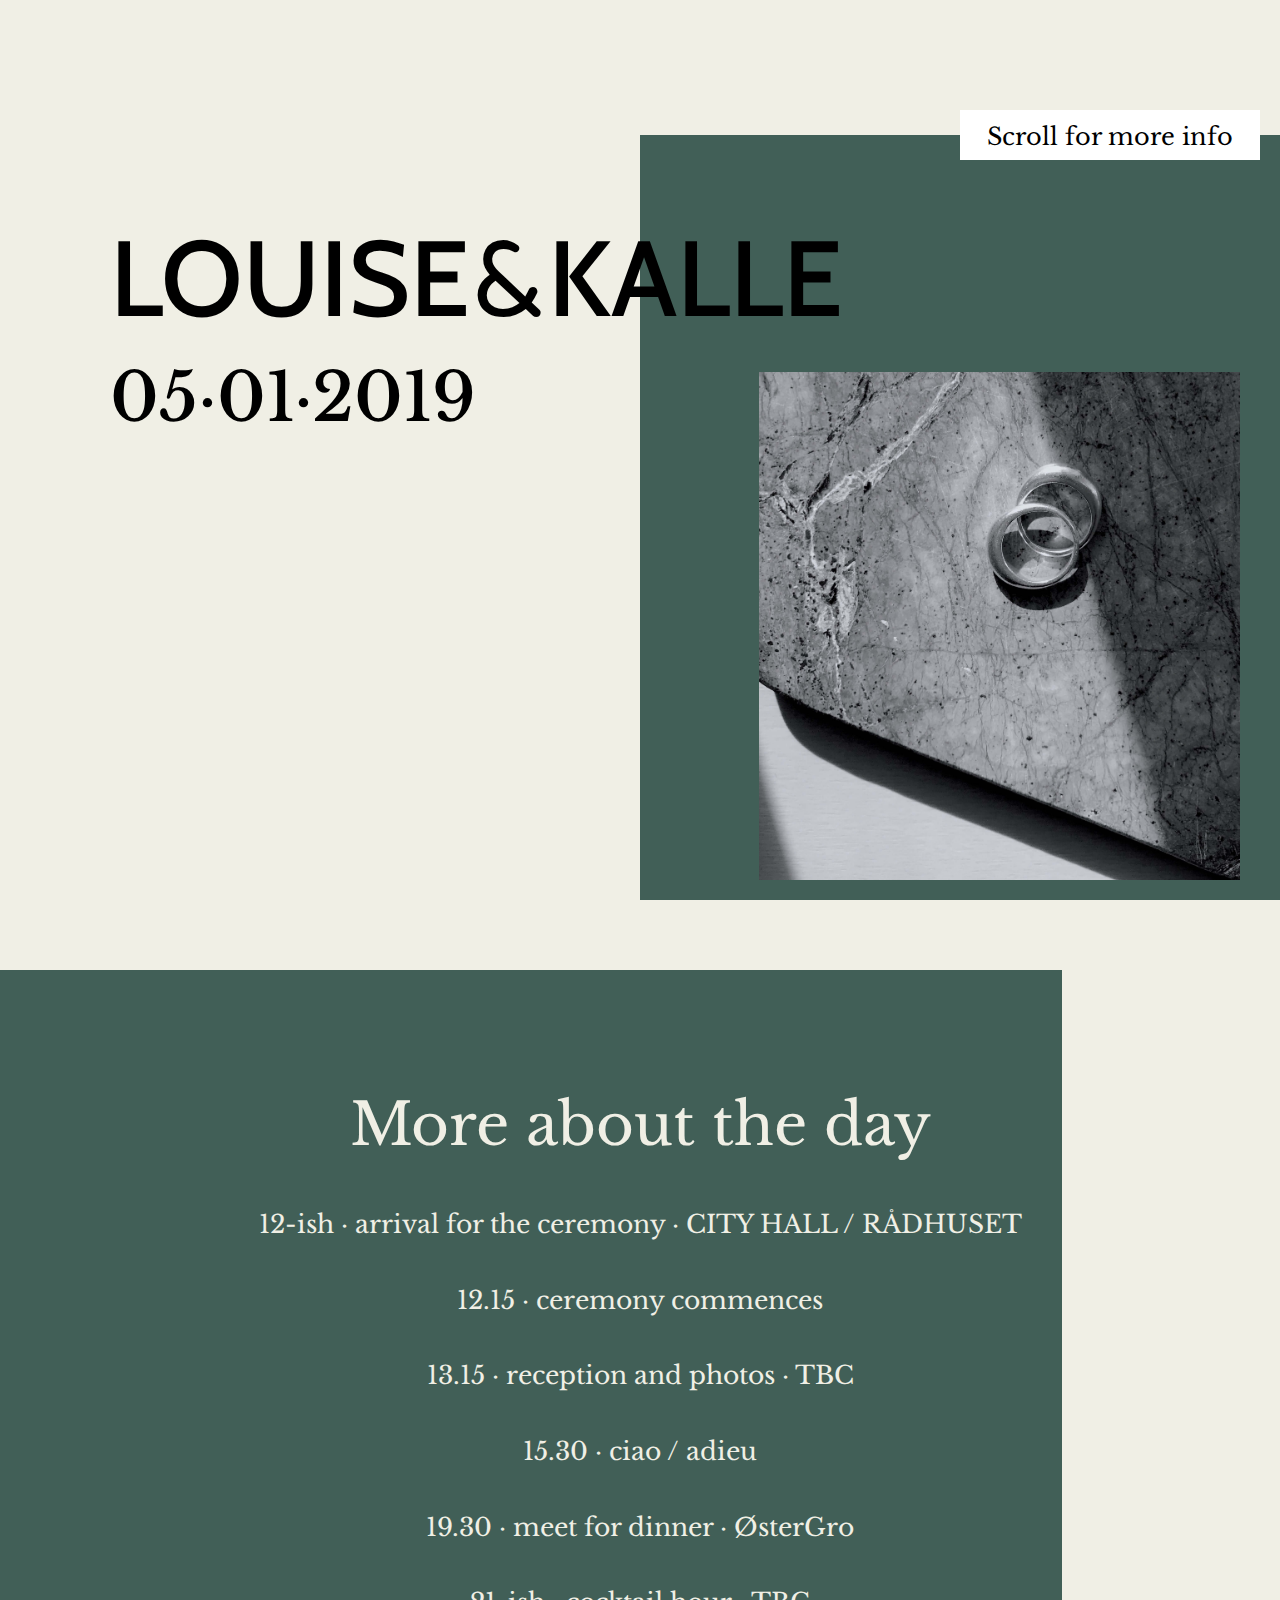
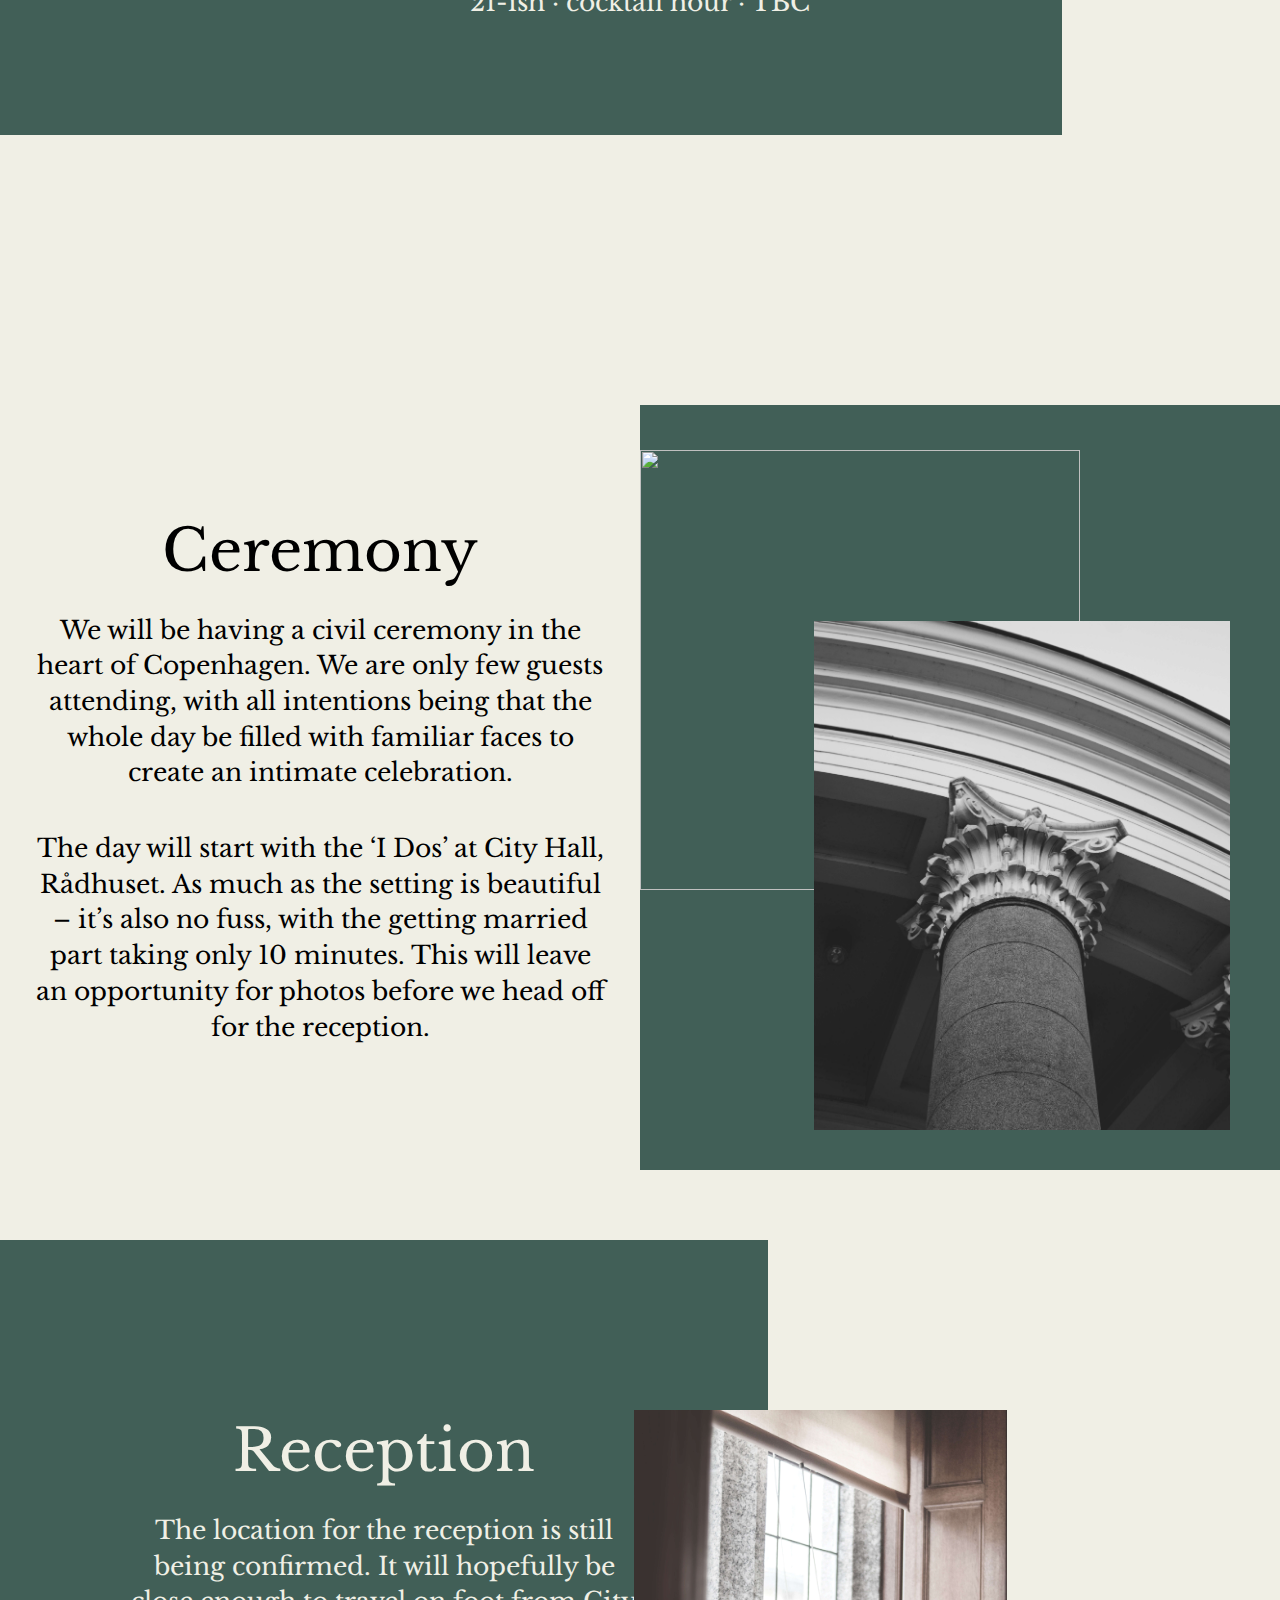
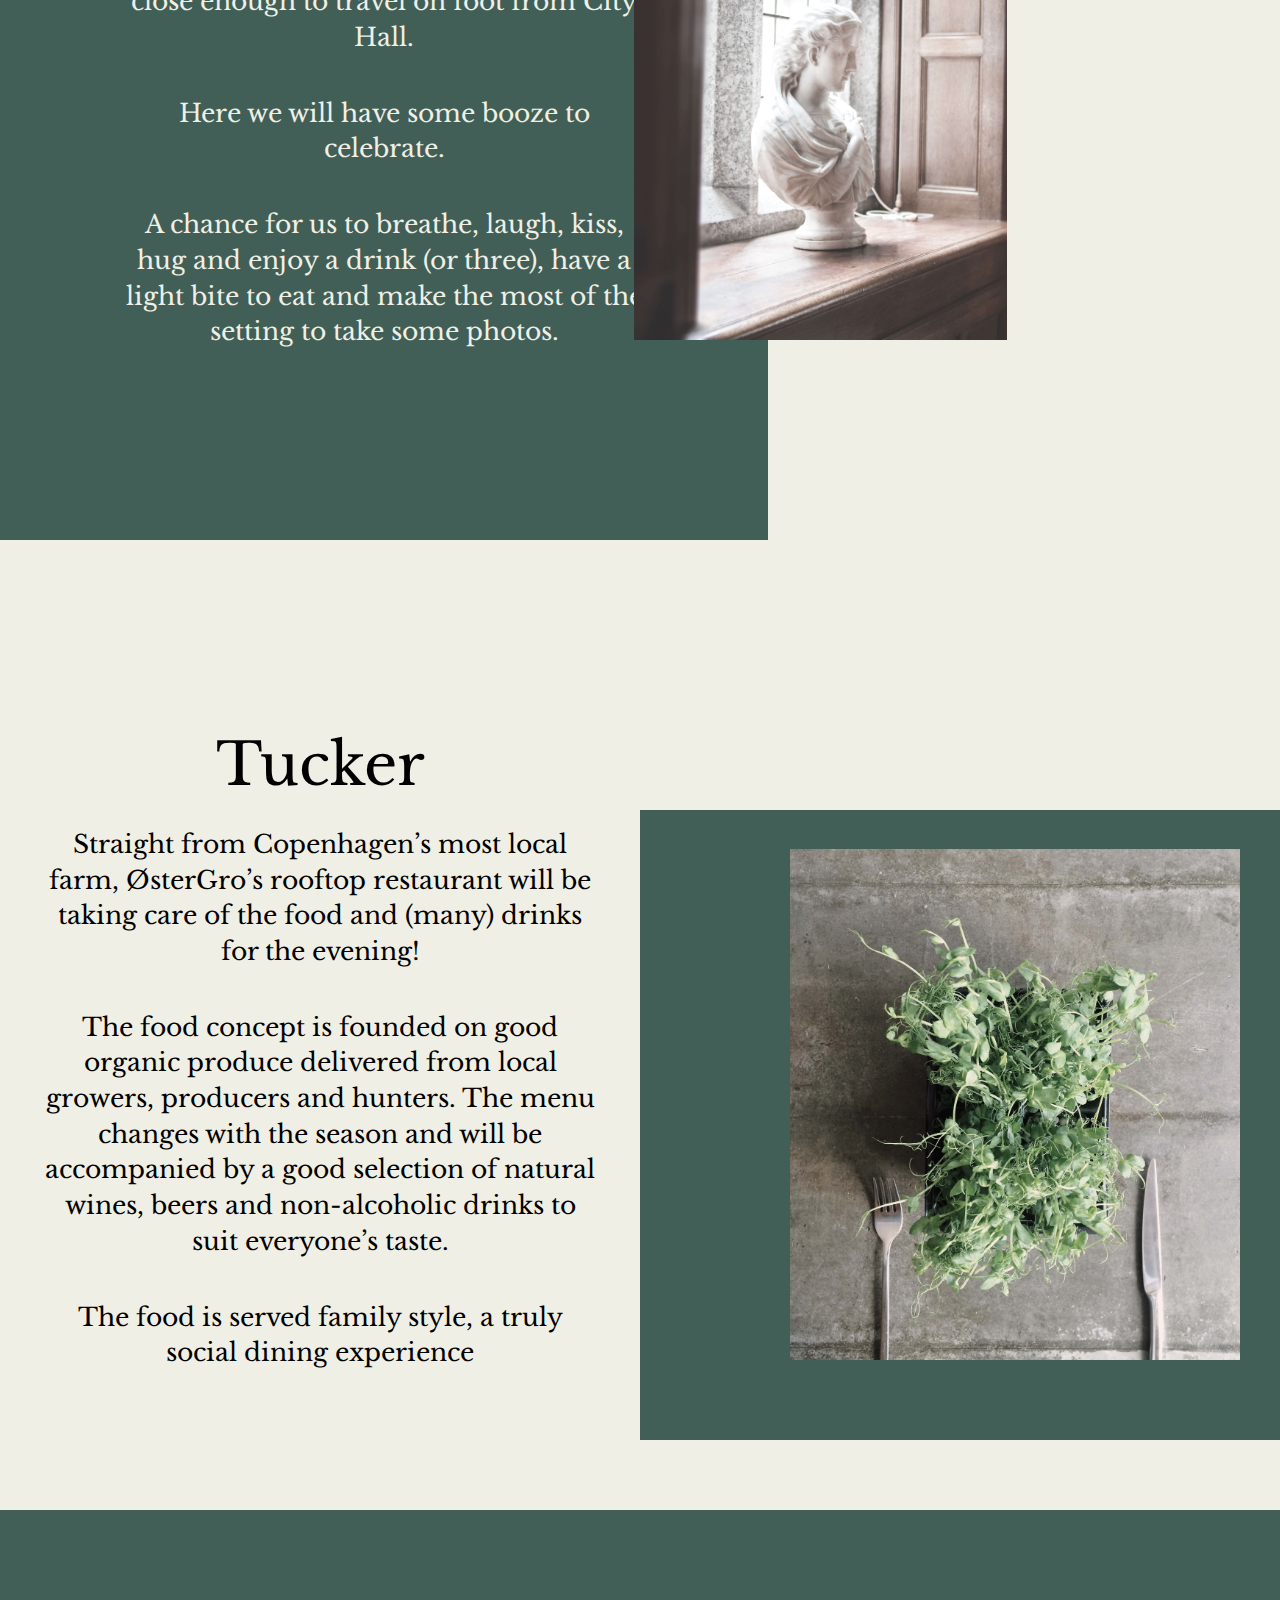
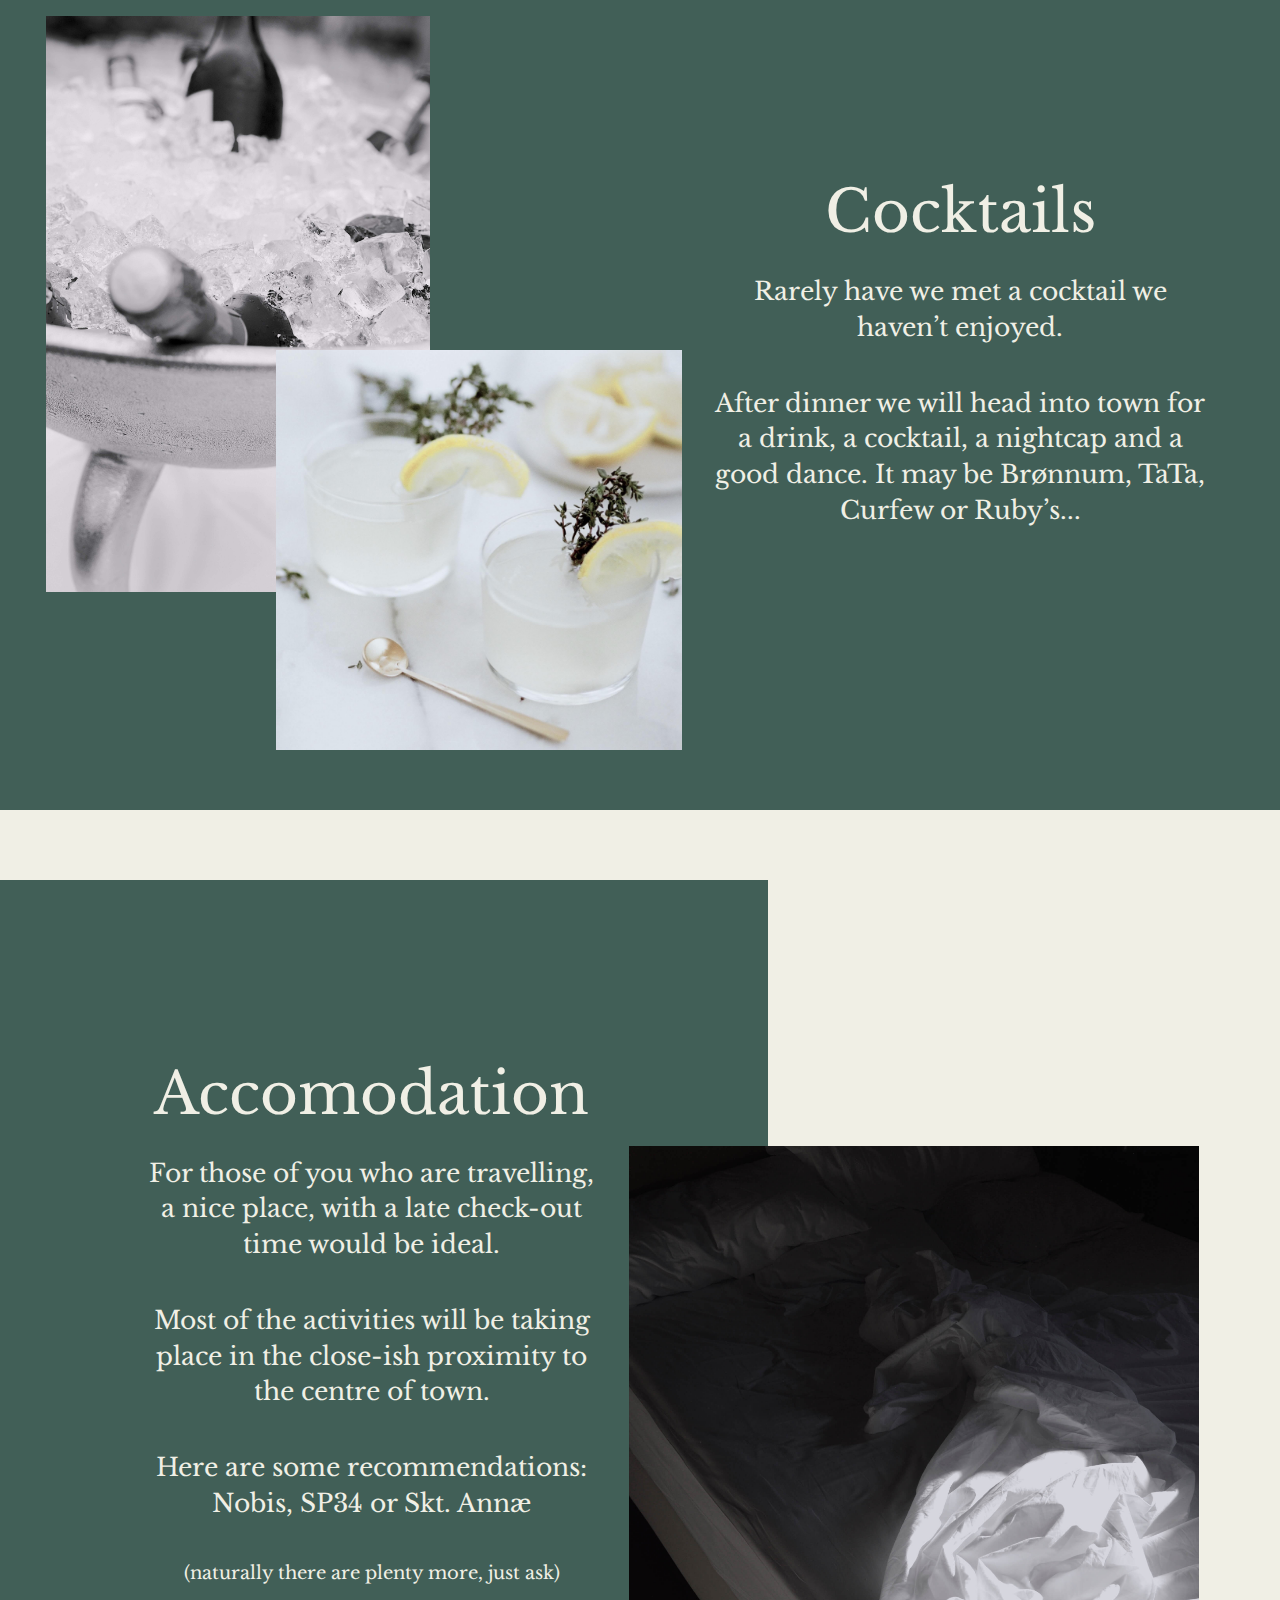
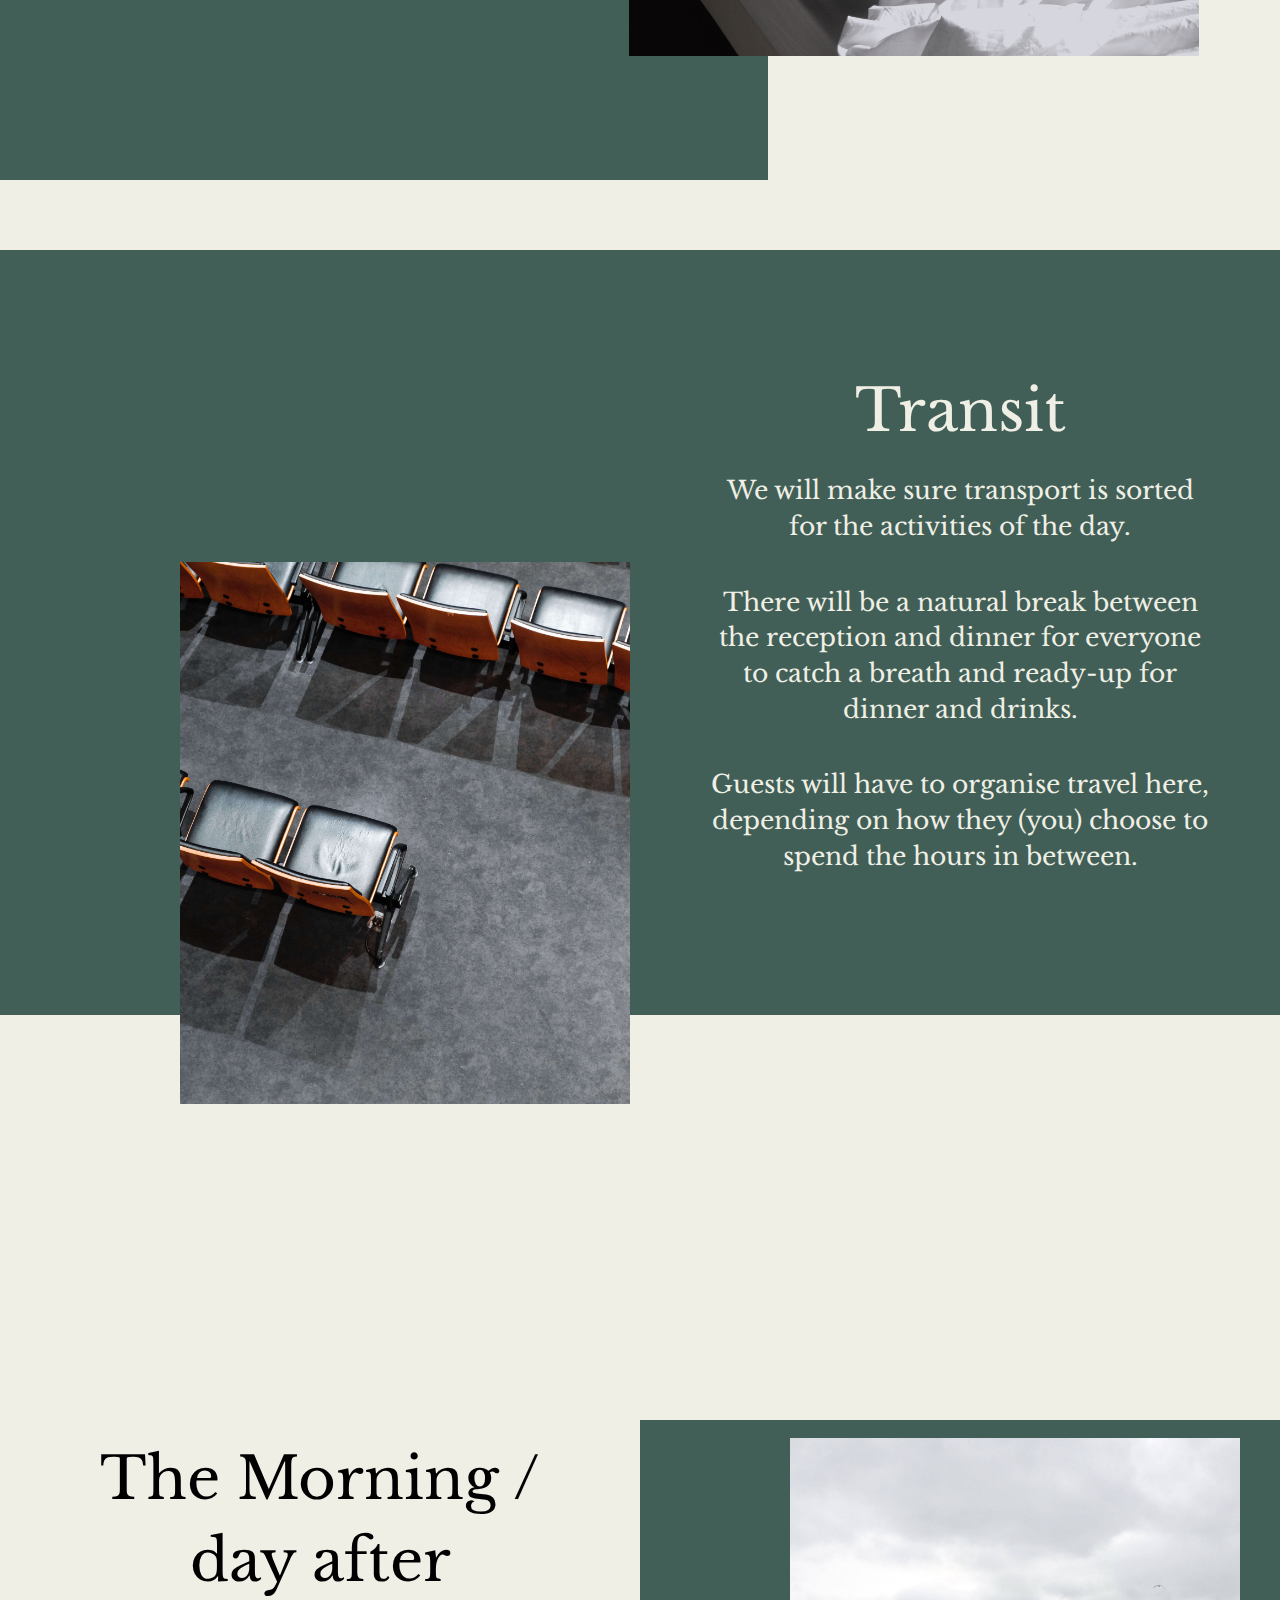
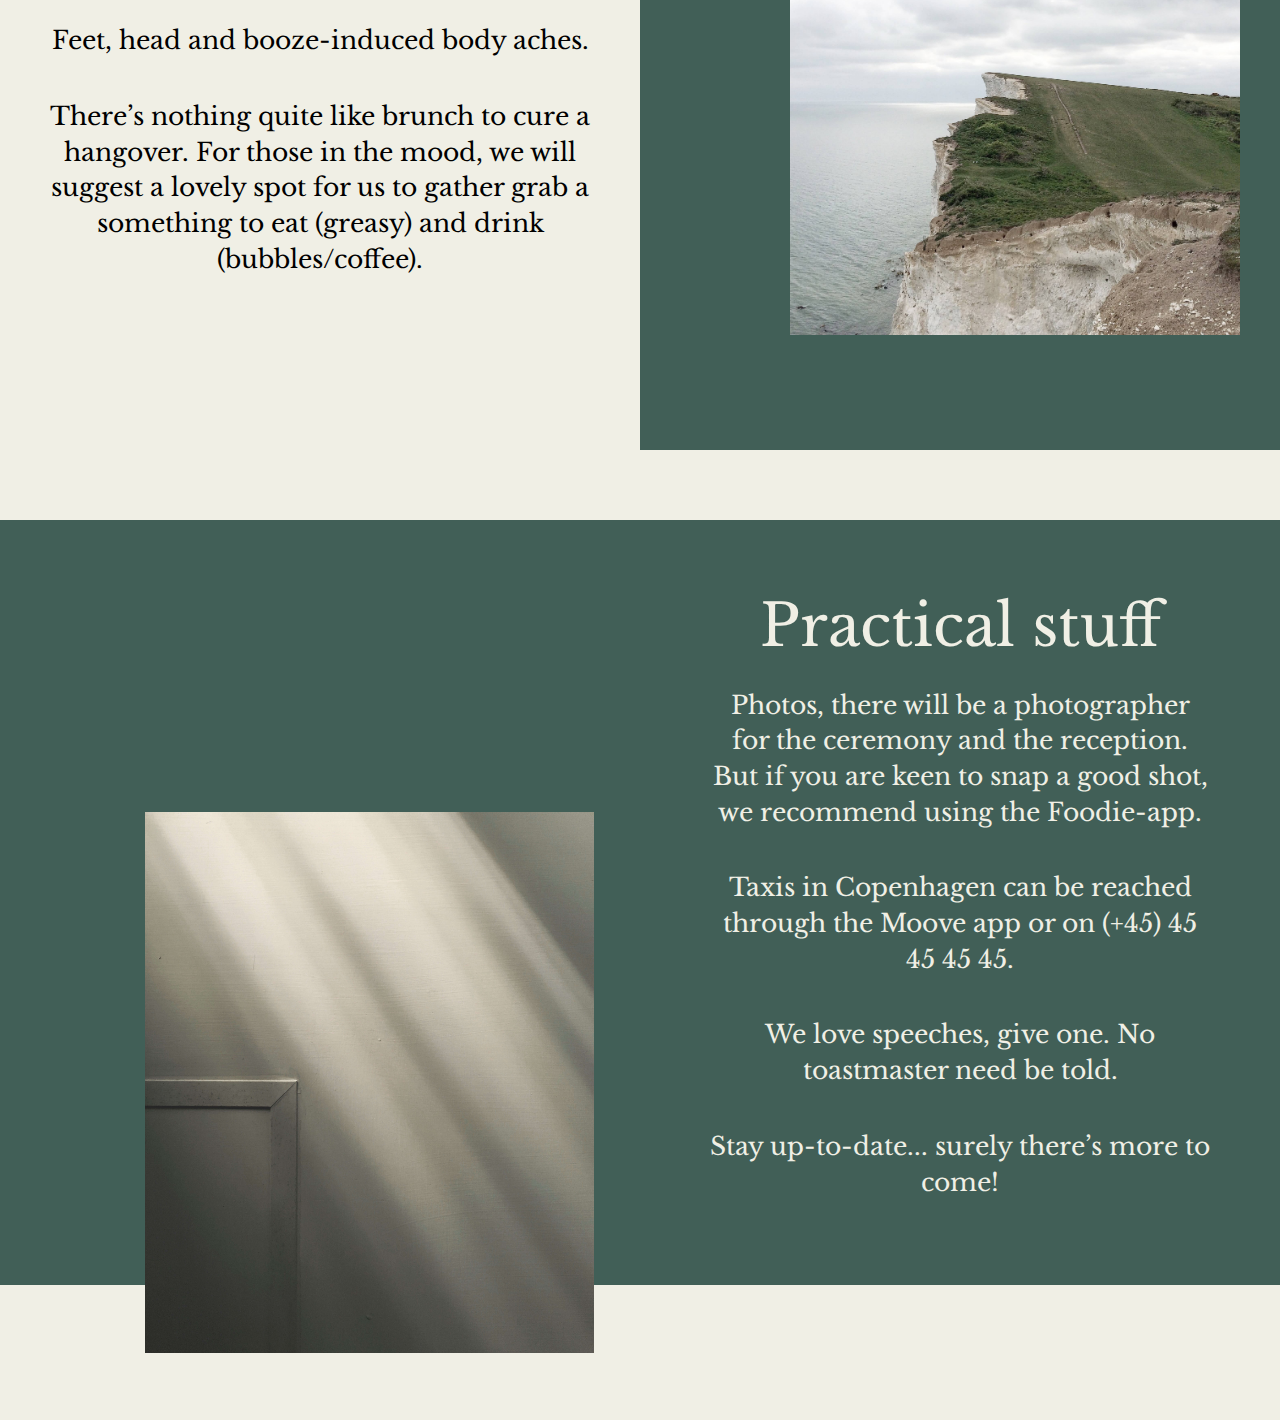
==== index.html @ 310cfd47 "ipad" ====
<html>

  <head>
    <meta charset="utf-8">
    <meta http-equiv="X-UA-Compatible" content="IE=edge">
    <meta name="viewport" content="width=device-width, initial-scale=1.0">
    <meta name="viewport" content="height=device-height, initial-scale=1.0">
    <link rel="stylesheet" href="https://maxcdn.bootstrapcdn.com/bootstrap/3.2.0/css/bootstrap.min.css">
    <link href="https://fonts.googleapis.com/css?family=Cabin:500|Libre+Baskerville:400i|Varela+Round" rel="stylesheet">
    <link rel="stylesheet" href="https://www.w3schools.com/w3css/4/w3pro.css">
    <link href='general.css' rel='stylesheet'>
    <link href='ipad.css' rel='stylesheet'>
    <link href='welcome.css' rel='stylesheet'>
    <link href='about_day.css' rel='stylesheet'>
    <link href='ceremony.css' rel='stylesheet'>
    <link href='accomodation.css' rel='stylesheet'>
    <link href='reception.css' rel='stylesheet'>
    <link href='tucker.css' rel='stylesheet'>
    <link href='cocktails.css' rel='stylesheet'>
    <link href='transit.css' rel='stylesheet'>
    <link href='practical.css' rel='stylesheet'>
    <link href='day_after.css' rel='stylesheet'>
    <link href='small_version.css' rel='stylesheet'>
    <title>Louise and Kalle getting married</title>
  </head>

  <body>
      <div id="welcome-container" class="non-small">
        <div id="welcome-container-left" class="">
          <div id="welcome-container-left-top"></div>
          <div id="welcome-container-left-bottom">
            <div id="welcome-text">
              <!-- Remember to update the text for smaller versions as well -->
              <h1>LOUISE<span>&</span>KALLE</h1>
              <h2>05&middot;01&middot;2019</h2>
            </div>
          </div>
        </div>
        <div id="welcome-container-right">
          <div id="welcome-container-right-top"></div>
          <div id="welcome-container-right-bottom">
            <div id="welcome-info-box">
              <p>Scroll for more info</p>
            </div>
            <div id="welcome-image">
              <img src="images/rings.jpg" alt="">
            </div>
            </div>
          </div>
        </div>
      </div>
      <div id="about-day-container" class="non-small">
        <div id="about-day-text">
          <!-- Remember to update the text for smaller versions as well -->
          <div id="title" class="title-text-size">More about the day</div>
          <div id="bullets">
            <div id="bullet" class="sub-text-size">12-ish &middot; arrival for the ceremony &middot; CITY HALL / RÅDHUSET<br></div>
              <div id="bullet" class="sub-text-size">12.15 &middot; ceremony commences<br></div>
                <div id="bullet" class="sub-text-size">13.15 &middot; reception and photos &middot; TBC<br></div>
                  <div id="bullet" class="sub-text-size">15.30 &middot; ciao / adieu<br></div>
                    <div id="bullet" class="sub-text-size">19.30 &middot; meet for dinner &middot; ØsterGro<br></div>
                      <div id="bullet" class="sub-text-size">21-ish &middot; cocktail hour &middot; TBC</div>
                    </div>
                  </div>
                  <div id="about-day-left-container">
                    <div id="about-day-left-top-container"></div>
                    <div id="about-day-left-bottom-container"></div>
                  </div>
                  <div id="about-day-right-container"></div>
                </div>
      <div id="ceremony-container" class="non-small">
        <div id="ceremony-container-left" class="">
          <div id="ceremony-container-left-top" class=""></div>
          <div id="ceremony-container-left-bottom" class="">
            <div id="ceremony-text">
              <!-- Remember to update the text for smaller versions as well -->
              <div id="ceremony-title" class="title-text-size">Ceremony</div>
              <div class="ceremony-sub-text sub-text-size">We will be having a civil ceremony in the
                heart of Copenhagen. We are only few
                guests attending, with all intentions being
                that the whole day be filled with familiar
                faces to create an intimate celebration.</div>
                <div class="ceremony-sub-text sub-text-size">
                The day will start with the ‘I Dos’ at City
                Hall, Rådhuset. As much as the setting is
                beautiful – it’s also no fuss, with the getting
                married part taking only 10 minutes. This
                will leave an opportunity for photos before
                we head off for the reception. </div>
            </div>
          </div>
        </div>
        <div id="ceremony-container-right" class="">
          <div id="ceremony-container-right-top" class=""></div>
          <div id="ceremony-container-right-bottom" class="">
            <div id="ceremony-image" class="">
              <img id="pole" src="images/architecture-art-black-and-white.jpg" alt="">
              <img id="flower" src="images/evening-beautiful.jpg" alt="">
            </div>
          </div>
        </div>
      </div>
      <div id="reception-container" class="non-small">
        <div id="reception-container-left">
          <div id="reception-text">
            <!-- Remember to update the text for smaller versions as well -->
            <div id="title" class="title-text-size">Reception</div>
            <div class="reception-sub-text sub-text-size">The location for the reception is still
              being confirmed. It will hopefully be close
              enough to travel on foot from City Hall.</div>
              <div class="reception-sub-text sub-text-size">
              Here we will have some booze to celebrate.</div>
              <div class="reception-sub-text sub-text-size">
              A chance for us to breathe, laugh, kiss,
              hug and enjoy a drink (or three), have a
              light bite to eat and make the most of the
              setting to take some photos.</div>
          </div>
        </div>
        <div id="reception-container-right">
          <div id="reception-image">
            <img id="statue-head" src="images/adult-architecture-art.jpg" alt="">
          </div>
        </div>
      </div>
      <div id="tucker-container" class="non-small">
        <div id="tucker-container-left">
          <div id="tucker-container-left-top"></div>
          <div id="tucker-container-left-bottom">
            <div id="tucker-text">
              <!-- Remember to update the text for smaller versions as well -->
              <div id="tucker-title" class="title-text-size">Tucker</div>
              <div class="tucker-sub-text sub-text-size">Straight from Copenhagen’s most local
                farm, ØsterGro’s rooftop restaurant will be
                taking care of the food and (many) drinks
                for the evening!</div>
                <div class="tucker-sub-text sub-text-size">
                The food concept is founded on good organic
                produce delivered from local growers,
                producers and hunters. The menu changes
                with the season and will be accompanied by
                a good selection of natural wines, beers and
                non-alcoholic drinks to suit everyone’s taste.</div>
                <div class="tucker-sub-text sub-text-size">
                The food is served family style, a truly
                social dining experience</div>
            </div>
          </div>
        </div>
        <div id="tucker-container-right">
          <div id="tucker-container-right-top"></div>
          <div id="tucker-container-right-bottom">
            <div id="tucker-image">
              <img id="table-flower" src="images/dirty-flora-flower.jpg" alt="">
            </div>
          </div>
        </div>
      </div>
      <div id="cocktails-container" class="non-small">
        <div id="cocktails-container-left">
          <div id="cocktails-image">
            <img id="cocktails-drinks" src="images/blur-breakfast-cocktail.jpg" alt="">
            <img id="cocktails-champagne" src="images/alcoholic-beverage.jpg" alt="">
          </div>
        </div>
        <div id="cocktails-container-right">
          <div id="cocktails-text">
            <!-- Remember to update the text for smaller versions as well -->
            <div id="cocktails-title" class="title-text-size">Cocktails</div>
            <div class="cocktails-sub-text sub-text-size">Rarely have we met a cocktail we
              haven’t enjoyed.</div>
              <div class="cocktails-sub-text sub-text-size">
              After dinner we will head into town
              for a drink, a cocktail, a nightcap and
              a good dance. It may be Brønnum,
              TaTa, Curfew or Ruby’s...</div>
          </div>
        </div>
      </div>
      <div id="accomodation-container" class="non-small">
        <div id="accomodation-container-left">
          <div id="accomodation-text">
            <!-- Remember to update the text for smaller versions as well -->
            <div id="accomodation-title" class="title-text-size">Accomodation</div>
            <div class="accomodation-sub-text sub-text-size">For those of you who are travelling,
              a nice place, with a late check-out
              time would be ideal.</div>
            <div class="accomodation-sub-text sub-text-size">
              Most of the activities will be taking
              place in the close-ish proximity to
              the centre of town.</div>
            <div class="accomodation-sub-text sub-text-size">
              Here are some recommendations:
              Nobis, SP34 or Skt. Annæ</div>
              <div class="accomodation-sub-text-small">(naturally there are plenty more, just ask)</div>
          </div>
        </div>
        <div id="accomodation-container-right">
          <div id="accomodation-image">
            <img id="accomodation-bed" src="images/apartment-bed.jpg" alt="">
          </div>
        </div>
      </div>
      <div id="transit-container" class="non-small">
        <div id="transit-container-left">
          <div id="transit-image">
            <img id="transit-train" src="images/chairs-empty-floor.jpg" alt="">
          </div>
          <div id="transit-container-left-bottom"></div>
        </div>
        <div id="transit-container-right">
          <div id="transit-container-right-top">
            <div id="transit-text">
              <!-- Remember to update the text for smaller versions as well -->
              <div id="transit-title" class="title-text-size">Transit</div>
              <div class="transit-sub-text sub-text-size">We will make sure transport is sorted
                for the activities of the day.
              <div class="transit-sub-text sub-text-size"></div>
                There will be a natural break between
                the reception and dinner for everyone
                to catch a breath and ready-up for
                dinner and drinks.</div>
              <div class="transit-sub-text sub-text-size">
                Guests will have to organise travel
                here, depending on how they (you)
                choose to spend the hours in between.</div>
            </div>
          </div>
          <div id="transit-container-right-bottom"></div>
        </div>
      </div>
      <div id="day-after-container" class="non-small">
        <div id="day-after-container-left">
          <div id="day-after-container-left-top"></div>
          <div id="day-after-container-left-bottom">
            <div id="day-after-text">
              <!-- Remember to update the text for smaller versions as well -->
              <div id="day-after-title" class="title-text-size">The Morning /<br>day after</div>
              <div class="day-after-sub-text sub-text-size">Feet, head and booze-induced
                body aches.</div>
                <div class="day-after-sub-text sub-text-size">
                There’s nothing quite like brunch
                to cure a hangover. For those in the
                mood, we will suggest a lovely spot for
                us to gather grab a something to eat
                (greasy) and drink (bubbles/coffee).</div>
            </div>
          </div>
        </div>
        <div id="day-after-container-right">
          <div id="day-after-container-right-top"></div>
          <div id="day-after-container-right-bottom">
            <div id="day-after-image">
              <img id="day-after-img" src="images/beach-cliff-grass.jpg" alt="">
            </div>
          </div>
        </div>
      </div>
      <div id="practical-container" class="non-small">
        <div id="practical-container-left">
          <div id="practical-image">
            <img id="practical-ceiling" src="images/ceiling-indoor-light.jpg" alt="">
          </div>
          <div id="practical-container-left-bottom"></div>
        </div>
        <div id="practical-container-right">
          <div id="practical-container-right-top">
            <div id="practical-text">
              <!-- Remember to update the text for smaller versions as well -->
              <div id="practical-title" class="title-text-size">Practical stuff</div>
              <div class="practical-sub-text sub-text-size">Photos, there will be a photographer for the
                ceremony and the reception.
                But if you are keen to snap a good shot, we recommend
                using the Foodie-app.</div>
              <div class="practical-sub-text sub-text-size">
                Taxis in Copenhagen can be reached through
                the Moove app or on (+45) 45 45 45 45.</div>
              <div class="practical-sub-text sub-text-size">
                We love speeches, give one.
                No toastmaster need be told.</div>
              <div class="practical-sub-text sub-text-size">
                Stay up-to-date...
                surely there’s more to come!</div>
            </div>
          </div>
          <div id="practical-container-right-bottom"></div>
        </div>
      </div>
    <div id="small-version" class="medium-size">
      <div class="green-box white-text small-text">
        <div class="title-text-size">Mobile version to come :)</div>
        <div class="sub-text-size">Let's try this out</div>
        <!-- <div class="front-sub-text">05&middot;01&middot;2019</div> -->
      </div>
      <!-- <div class="white-box black-text small-text">
        <div class="front-title">LOUISE<span>&</span>KALLE test again</div>
        <div class="front-sub-text">05&middot;01&middot;2019</div>
      </div> -->

    </div>
  </body>

  <script type="text/javascript"></script>

</html>
---- general.css ----
/* General */
body{
	background: rgb(240, 239, 229);
  font-family: sans-serif;
  font-weight: 100;
}
.title-text-size{ font-size: 70px; }
.sub-text-size{ font-size: 27px; }
.medium-size{ display: none!important; }
img {
    height: auto;
    width: auto; /* ie8 */
}

@media only screen and (min-width: 0px) and (max-width: 700px) {
	.title-text-size{ font-size: 35px; }
	.sub-text-size{ font-size: 17px; }
	.non-small { display: none!important; }
	img { display: none!important; }
	.medium-size{ display: initial!important; }
}


@media only screen and (min-width: 1020px) and (max-width: 1269px) {
	.title-text-size{ font-size: 46px; }
	.sub-text-size{ font-size: 23px; }
	img { display: none!important; }
}

@media only screen and (min-width: 1270px) and (max-width: 1439px) {
	.title-text-size{ font-size: 58px; }
	.sub-text-size{ font-size: 25px; }
}

@media only screen and (min-width: 1440px) and (max-width: 1669px) {
	.title-text-size{ font-size: 70px; }
	.sub-text-size{ font-size: 27px; }
}

@media only screen and (min-width: 1670px) {
	.title-text-size{ font-size: 80px; }
	.sub-text-size{ font-size: 30px; }
}


/* @media only screen and (max-width: 1440px) {
	#pole { max-height: calc(509px * 0.90); }
	#flower { width: calc(440px * 0.90); }
} */
---- ipad.css ----
@media only screen and (min-width: 701px) and (max-width: 1019px) {
	.title-text-size{ font-size: 35px; }
	.sub-text-size{ font-size: 17px; }
	#bullet { margin: 40px 60px 0px 0px; }
	#title { margin: 0px 40px 0px 0px; }
	#pole {
		max-height: calc(509px * 0.70)!important;
		bottom: 0px!important;
		right: 0px!important;
		position: static!important;
	 }
	#flower { display: none!important; }
	#cocktails-drinks { display: none!important; }
	#ceremony-image{
		justify-content: center;
    align-items: center;
    flex-direction: column;
    display: flex;
    height: 100%;
	}

	#reception-image{
		justify-content: center;
    align-items: center;
    flex-direction: column;
    display: flex;
    height: 100%;
	}

	#statue-head {
		max-height: calc(530px * 0.70)!important;
		bottom: 0px!important;
		right: 0px!important;
		position: static!important;
	 }

	 #tucker-image{
		 justify-content: center;
		 align-items: center;
		 flex-direction: column;
		 display: flex;
		 height: 100%;
	 }

	 #table-flower {
		 width: calc(450px * 0.70)!important;
		 bottom: 0px!important;
		 right: 0px!important;
		 position: static!important;
	 }

	 #accomodation-image{
		 justify-content: center;
		 align-items: center;
		 flex-direction: column;
		 display: flex;
		 height: 100%;
	 }

	 #accomodation-bed {
		 width: calc(570px * 0.70)!important;
		 bottom: 0px!important;
		 right: 0px!important;
		 position: static!important;
	 }

	 #cocktails-image{
		 justify-content: center;
		 align-items: center;
		 flex-direction: column;
		 height: 100%;
		 display: flex;
	 }

	 #cocktails-container-left{
		 justify-content: center;
		 align-items: center;
		 flex-direction: column;
	 }

	 #cocktails-champagne {
		 width: calc(384px * 0.70)!important;
		 bottom: 0px!important;
		 right: 0px!important;
		 position: static!important;
	 }

	 #transit-image{
		 justify-content: center;
		 align-items: center;
		 flex-direction: column;
		 display: flex;
		 height: 100%;
	 }

	 #transit-train {
		 width: calc(450px * 0.70)!important;
		 bottom: 0px!important;
		 right: 0px!important;
		 position: static!important;
	 }

	 #day-after-image{
		 justify-content: center;
		 align-items: center;
		 flex-direction: column;
		 display: flex;
		 height: 100%;
	 }

	 #day-after-img {
		 width: calc(450px * 0.70)!important;
		 bottom: 0px!important;
		 right: 0px!important;
		 position: static!important;
	 }

	 #practical-image{
		 justify-content: center;
		 align-items: center;
		 flex-direction: column;
		 display: flex;
		 height: 100%;
	 }

	 #practical-ceiling {
		 width: calc(450px * 0.70)!important;
		 bottom: 0px!important;
		 right: 0px!important;
		 position: static!important;
	 }
 }
---- welcome.css ----
/* Welcome page */
#welcome-container{
	height: 100%;
  width: 100%;
	display: flex;
	position: relative;
}

#welcome-container-right{
	flex: 50%;
	display: flex;
	flex-direction: column;
	position: relative;
}

#welcome-container-right-top{
	flex-basis: 15%;
}

#welcome-container-right-bottom{
	background: rgb(65, 95, 87);
	position: relative;
	flex-basis: 85%;
	display: block;
}

#welcome-info-box{
	background-color: rgb(255, 255, 255);
	position: absolute;
	right: 20px;
	top: -25px;
	padding: 5px;
	height: 50px;
	width: 300px;
}

#welcome-info-box p {
	text-align: center;
	vertical-align: middle;
	font-family: 'Libre Baskerville', serif;
	font-size: 18pt;
	color: black;
	margin: 0;
	margin-top: 5px;
}


#welcome-image img{
  display: block;
	position: absolute;
	bottom: 20px;
	right: 40px;
	height: auto;
	max-height: 508px;
	width: auto;
}


/* Left side */
#welcome-container-left{
	flex: 50%;
}

#welcome-container-left-top{
	flex-basis: 15%;
}

#welcome-container-left-bottom{
	flex-basis: 85%;
}

#welcome-text{
	position: absolute;
	left: 110px;
	top: 200px;
	z-index: 1;
}

#welcome-text h1 {
	font-size: 80pt;
	font-family: 'Cabin', sans-serif;
	color: black;
}

#welcome-text h2 {
	font-size: 50pt;
	font-family: 'Libre Baskerville', serif;
	color: black;
}

#welcome-text span {
	font-size: 80pt;
	font-family: 'Varela Round', sans-serif;
	color: black;
}

@media only screen and (min-width: 701px) and (max-width: 1019px) {
	#welcome-container-right-bottom{
		display: flex;
		justify-content: center;
	}
	#welcome-image{
		justify-content: center;
		align-items: center;
		flex-direction: column;
		display: flex;
	}
	#welcome-image img{
		position: static;
		bottom: 0px;
		right: 0px;
		max-height: 350px;
	}
	#welcome-container-left-bottom{
		justify-content: center;
		align-items: center;
		flex-direction: column;
		display: flex;
		height: 100%;
	}

	#welcome-text h1{ font-size: 40px; }
	#welcome-text span{ font-size: 40px; }
	#welcome-text h2{ font-size: 35px; }

	#welcome-text{
	position: static;
	left: 0px;
	top: 0px;
	z-index: 0;
	}
}

@media only screen and (min-width: 1441px) {
	#welcome-text{
		left: 235px;
		top: 200px;
	}

	#welcome-image img{
	  height: auto;
		max-height: 600px;
		width: auto;
	}
}

/* @media only screen and (max-width: 1024px) {
	#welcome-image img{
	  height: auto;
	  max-width: 380px;
		width: auto;
	}
} */
---- about_day.css ----
#about-day-container{
	height: 100%;
  width: 100%;
	display: flex;
	position: relative;
	margin-top: 70px;
}

#about-day-text{
	z-index: 1;
	position: absolute;
	color: rgb(240, 239, 229);
	font-family: 'Libre Baskerville', serif;
	width: 100%;
	height: 85%;
	display: flex;
	justify-content: center;
	align-items: center;
	flex-direction: column;
	text-align: center;
}

#title {
	margin-bottom: 0px;
}

#bullets {
}

#bullet {
	
	margin-top: 40px;
}

#about-day-right-container{
	flex: 17%;
	display: flex;
}

#about-day-left-container{
	flex: 83%;
	display: flex;
	flex-direction: column;
}

#about-day-left-top-container{
	flex: 85%;
	display: flex;
	background-color: rgb(65, 95, 87);
}


#about-day-left-bottom-container{
	flex: 15%;
	display: flex;
}
---- ceremony.css ----
#ceremony-container{
	height: 100%;
  width: 100%;
	display: flex;
	position: relative;
}

#ceremony-container-right{
	flex: 50%;
	display: flex;
	flex-direction: column;
	position: relative;
}

#ceremony-container-right-top{
	flex-basis: 15%;
}

#ceremony-container-left-top{
	flex-basis: 15%;
}

#ceremony-container-left-bottom{
	flex-basis: 85%;
	display: flex;
	flex-direction: column;
	justify-content: center;
	align-items: center;
}

#ceremony-container-right-bottom{
	background: rgb(65, 95, 87);
	position: relative;
	flex-basis: 85%;
	display: block;
}

#pole {
	display: block;
	position: absolute;
	bottom: 40px;
	right: 50px;
	height: auto;
	max-height: 509px;
	width: auto;
	z-index: 1;
}

#flower {
	display: block;
	position: absolute;
	bottom: 280px;
	right: 200px;
	height: auto;
	/* max-height: 530px; */
	width: 440px;
}

/* @media only screen and (max-width: 1440px) {
	#pole {
		max-height: calc(509px * 0.90);
	}

	#flower {
		width: calc(440px * 0.90);
	}
} */


/* Left side */
#ceremony-container-left{
	flex: 50%;
	display: flex;
	flex-direction: column;
}

#ceremony-text{
	text-align: center;
	color: black;
	font-family: 'Libre Baskerville', serif;

}

#ceremony-title {

}

.ceremony-sub-text {
	padding: 20px 35px;
	margin-top: 0px;
}
/*
@media only screen and (min-width: 1441px) {
	#ceremony-text{
		left: 235px;
		top: 200px;
	}

	#ceremony-image img{
	  height: auto;
		max-height: 600px;
		width: auto;
	}
}

@media only screen and (max-width: 1024px) {
	#ceremony-image img{
	  height: auto;
	  max-width: 380px;
		width: auto;
	}
}

@media only screen and (max-width: 375px) {
	#ceremony-image img{
	  display: none;
	}
} */
---- accomodation.css ----
#accomodation-container{
	height: 100%;
  width: 100%;
	display: flex;
	margin-top: 70px;
}

#accomodation-container-right{
	flex: 40%;
	position: relative;
}

#accomodation-bed {
	display: block;
	position: absolute;
	bottom: 124px;
	right: 81px;
	height: auto;
	/* max-height: 530px; */
	width: 570px;
}

/* Left side */
#accomodation-container-left{
	flex: 60%;
	display: flex;
	flex-direction: column;
	background: rgb(65, 95, 87);
	justify-content: center;
	align-items: center;
}

#accomodation-text{
	text-align: center;
	color: rgb(240, 239, 229);
	font-family: 'Libre Baskerville', serif;

}

#accomodation-title {

	margin-right: 25px;
}

.accomodation-sub-text {

	padding: 20px 140px;
	margin-top: 0px;
	margin-right: 25px;
}

.accomodation-sub-text-small {
	font-size: 18px;
	padding: 20px 140px;
	margin-top: 0px;
	margin-right: 25px;
}
---- reception.css ----
#reception-container{
	height: 100%;
  width: 100%;
	display: flex;
	position: relative;
	margin-top: 70px;
}

#reception-container-right{
	flex: 40%;
	position: relative;
}

#statue-head {
	display: block;
	position: absolute;
	bottom: 200px;
	right: 273px;
	height: auto;
	max-height: 530px;
	width: auto;
	z-index: 1;
}

/* Left side */
#reception-container-left{
	flex: 60%;
	display: flex;
	flex-direction: column;
	background: rgb(65, 95, 87);
	justify-content: center;
	align-items: center;
}

#reception-text{
	text-align: center;
	color: rgb(240, 239, 229);
	font-family: 'Libre Baskerville', serif;

}

#title {

}

.reception-sub-text {

	padding: 20px 120px;
	margin-top: 0px;
}
/*
@media only screen and (min-width: 1441px) {
	#reception-text{
		left: 235px;
		top: 200px;
	}

	#reception-image img{
	  height: auto;
		max-height: 600px;
		width: auto;
	}
}

@media only screen and (max-width: 1024px) {
	#reception-image img{
	  height: auto;
	  max-width: 380px;
		width: auto;
	}
}

@media only screen and (max-width: 375px) {
	#reception-image img{
	  display: none;
	}
} */
---- tucker.css ----
#tucker-container{
	height: 100%;
  width: 100%;
	display: flex;
	position: relative;
}

#tucker-container-right{
	flex: 50%;
	display: flex;
	flex-direction: column;
	position: relative;
}

#tucker-container-right-top{
	flex-basis: 30%;
}

#tucker-container-left-top{
	flex-basis: 15%;
}

#tucker-container-left-bottom{
	flex-basis: 85%;
	display: flex;
	flex-direction: column;
	justify-content: center;
	align-items: center;
}

#tucker-container-right-bottom{
	background: rgb(65, 95, 87);
	position: relative;
	flex-basis: 70%;
	display: block;
}

#table-flower {
	display: block;
	position: absolute;
	bottom: 80px;
	right: 40px;
	height: auto;
	/* max-height: 670px; */
	width: 450px;
}


/* Left side */
#tucker-container-left{
	flex: 50%;
	display: flex;
	flex-direction: column;
}

#tucker-text{
	text-align: center;
	color: black;
	font-family: 'Libre Baskerville', serif;

}

#tucker-title {

}

.tucker-sub-text {

	padding: 20px 40px;
	margin-top: 0px;
}
/*
@media only screen and (min-width: 1441px) {
	#tucker-text{
		left: 235px;
		top: 200px;
	}

	#tucker-image img{
	  height: auto;
		max-height: 600px;
		width: auto;
	}
}

@media only screen and (max-width: 1024px) {
	#tucker-image img{
	  height: auto;
	  max-width: 380px;
		width: auto;
	}
}

@media only screen and (max-width: 375px) {
	#tucker-image img{
	  display: none;
	}
} */
---- cocktails.css ----
#cocktails-container{
	height: 100%;
  width: 100%;
	display: flex;
	position: relative;
	margin-top: 70px;
	background: rgb(65, 95, 87);
}

#cocktails-container-right{
	flex: 50%;
	display: flex;
	flex-direction: column;
	justify-content: center;
	align-items: center;
}

#cocktails-drinks {
	display: block;
	position: absolute;
	height: auto;
	max-height: 400px;
	width: auto;
	z-index: 1;
	bottom: 60px;
	left: 276px;
}

#cocktails-champagne {
	display: block;
  position: absolute;
  height: auto;
  /* max-height: 540px; */
  width: 384px;
  left: 46px;
  top: 106px;
}


/* Left side */
#cocktails-container-left{
	flex: 50%;
	display: flex;
	position: relative;
}

#cocktails-text{
	text-align: center;
	color: rgb(240, 239, 229);
	font-family: 'Libre Baskerville', serif;

}

#cocktails-title {

}

.cocktails-sub-text {

	padding: 20px 70px;
	margin-top: 0px;
}
---- transit.css ----
#transit-container{
	height: 100%;
  width: 100%;
	display: flex;
	position: relative;
	margin-top: 70px;
	background: rgb(240, 239, 229);
}

#transit-container-right{
	flex: 50%;
	display: flex;
	flex-direction: column;
	justify-content: center;
	align-items: center;
}

/* Left side */
#transit-container-left{
	flex: 50%;
	display: flex;
	position: relative;
	flex-direction: column;
}
#transit-image {
	flex: 85%;
	background: rgb(65, 95, 87);
}

#transit-train {
	display: block;
	position: absolute;
	height: auto;
	/* max-height: 540px; */
	width: 450px;
	left: 180px;
	bottom: 46px;
}

#transit-container-left-bottom {
	flex: 15%;
	background: rgb(240, 239, 229);
}

#transit-container-right-bottom {
	flex: 15%;
	background: rgb(240, 239, 229);
}

#transit-container-right-top{
	flex: 85%;
	display: flex;
	flex-direction: column;
	justify-content: center;
	background: rgb(65, 95, 87);
}
#transit-text{
	text-align: center;
	color: rgb(240, 239, 229);
	font-family: 'Libre Baskerville', serif;
}

#transit-title {

}

.transit-sub-text {

	padding: 20px 70px;
	margin-top: 0px;
}
/*
@media only screen and (min-width: 1441px) {
	#transit-text{
		left: 235px;
		top: 200px;
	}
}

@media only screen and (max-width: 1024px) {
	#transit-image img{
	  height: auto;
	  max-width: 380px;
		width: auto;
	}
}

@media only screen and (max-width: 375px) {
	#transit-image img{
	  display: none;
	}
} */
---- practical.css ----
#practical-container{
	height: 100%;
  width: 100%;
	display: flex;
	position: relative;
	margin-top: 70px;
	background: rgb(240, 239, 229);
}

#practical-container-right{
	flex: 50%;
	display: flex;
	flex-direction: column;
	justify-content: center;
	align-items: center;
}

/* Left side */
#practical-container-left{
	flex: 50%;
	display: flex;
	position: relative;
	flex-direction: column;
}
#practical-image {
	flex: 85%;
	background: rgb(65, 95, 87);
}

#practical-ceiling {
	display: block;
	position: absolute;
	height: auto;
	/* max-height: 542px; */
	width: 449px;
	left: 145px;
	bottom: 67px;
}

#practical-container-left-bottom {
	flex: 15%;
	background: rgb(240, 239, 229);
}

#practical-container-right-bottom {
	flex: 15%;
	background: rgb(240, 239, 229);
}

#practical-container-right-top{
	flex: 85%;
	display: flex;
	flex-direction: column;
	justify-content: center;
	background: rgb(65, 95, 87);
}
#practical-text{
	text-align: center;
	color: rgb(240, 239, 229);
	font-family: 'Libre Baskerville', serif;
}

#practical-title {

}

.practical-sub-text {

	padding: 20px 70px;
	margin-top: 0px;
}
/*
@media only screen and (min-width: 1441px) {
	#practical-text{
		left: 235px;
		top: 200px;
	}
}

@media only screen and (max-width: 1024px) {
	#practical-image img{
	  height: auto;
	  max-width: 380px;
		width: auto;
	}
}

@media only screen and (max-width: 375px) {
	#practical-image img{
	  display: none;
	}
} */
---- day_after.css ----
#day-after-container{
	height: 100%;
  width: 100%;
	display: flex;
	position: relative;
}

#day-after-container-right{
	flex: 50%;
	display: flex;
	flex-direction: column;
	position: relative;
}

#day-after-container-right-top{
	flex-basis: 30%;
}

#day-after-container-left-top{
	flex-basis: 15%;
}

#day-after-container-left-bottom{
	flex-basis: 85%;
	display: flex;
	flex-direction: column;
	justify-content: center;
	align-items: center;
}

#day-after-container-right-bottom{
	background: rgb(65, 95, 87);
	position: relative;
	flex-basis: 70%;
	display: block;
}

#day-after-img {
	display: block;
	position: absolute;
	bottom: 115px;
	right: 40px;
	height: auto;
	/* max-height: 650px; */
	width: 450px;
}

/* Left side */
#day-after-container-left{
	flex: 50%;
	display: flex;
	flex-direction: column;
}

#day-after-text{
	text-align: center;
	color: black;
	font-family: 'Libre Baskerville', serif;

}

#day-after-title {

}

.day-after-sub-text {

	padding: 20px 40px;
	margin-top: 0px;
}
/*
@media only screen and (min-width: 1441px) {
	#day-after-text{
		left: 235px;
		top: 200px;
	}

	#day-after-image img{
	  height: auto;
		max-height: 600px;
		width: auto;
	}
}

@media only screen and (max-width: 1024px) {
	#day-after-image img{
	  height: auto;
	  max-width: 380px;
		width: auto;
	}
}

@media only screen and (max-width: 375px) {
	#day-after-image img{
	  display: none;
	}
} */
---- small_version.css ----
.green-box{
  height: 100vh;
  width: 100vw;
  background: rgb(65, 95, 87);
}

.white-box{
  height: 100vh;
  width: 100vw;
  background: rgb(240, 239, 229);
}

.small-text{
  font-family: 'Libre Baskerville', serif;
  text-align: center;
  display: flex;
	flex-direction: column;
	justify-content: center;
	align-items: center;
}

.white-text{
  color: rgb(240, 239, 229);

}

.black-text{
  color: black;
}


.front-title{
  font-size: 40px;

}

.front-sub-text{
  font-size: 35px;
}

.title{
  font-size: 40px;

}

.sub-text{
  font-size: 35px;
}
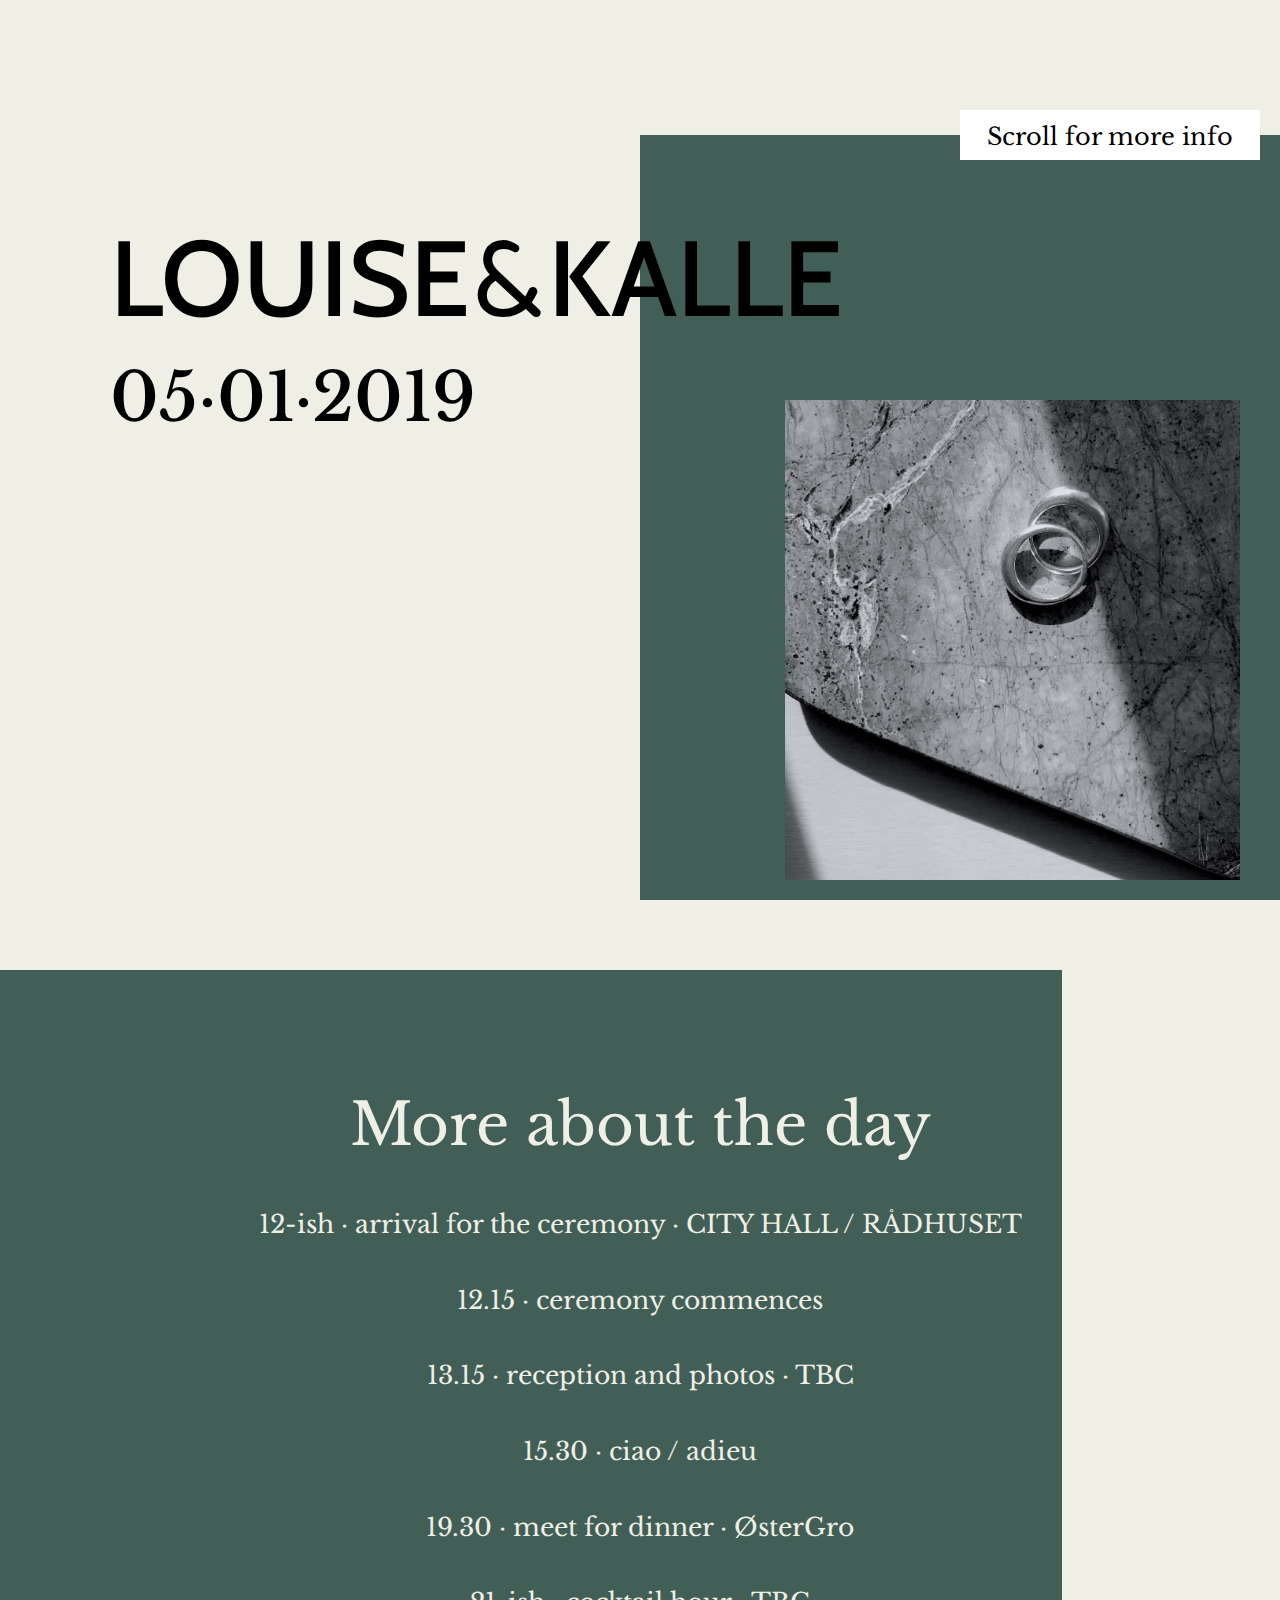
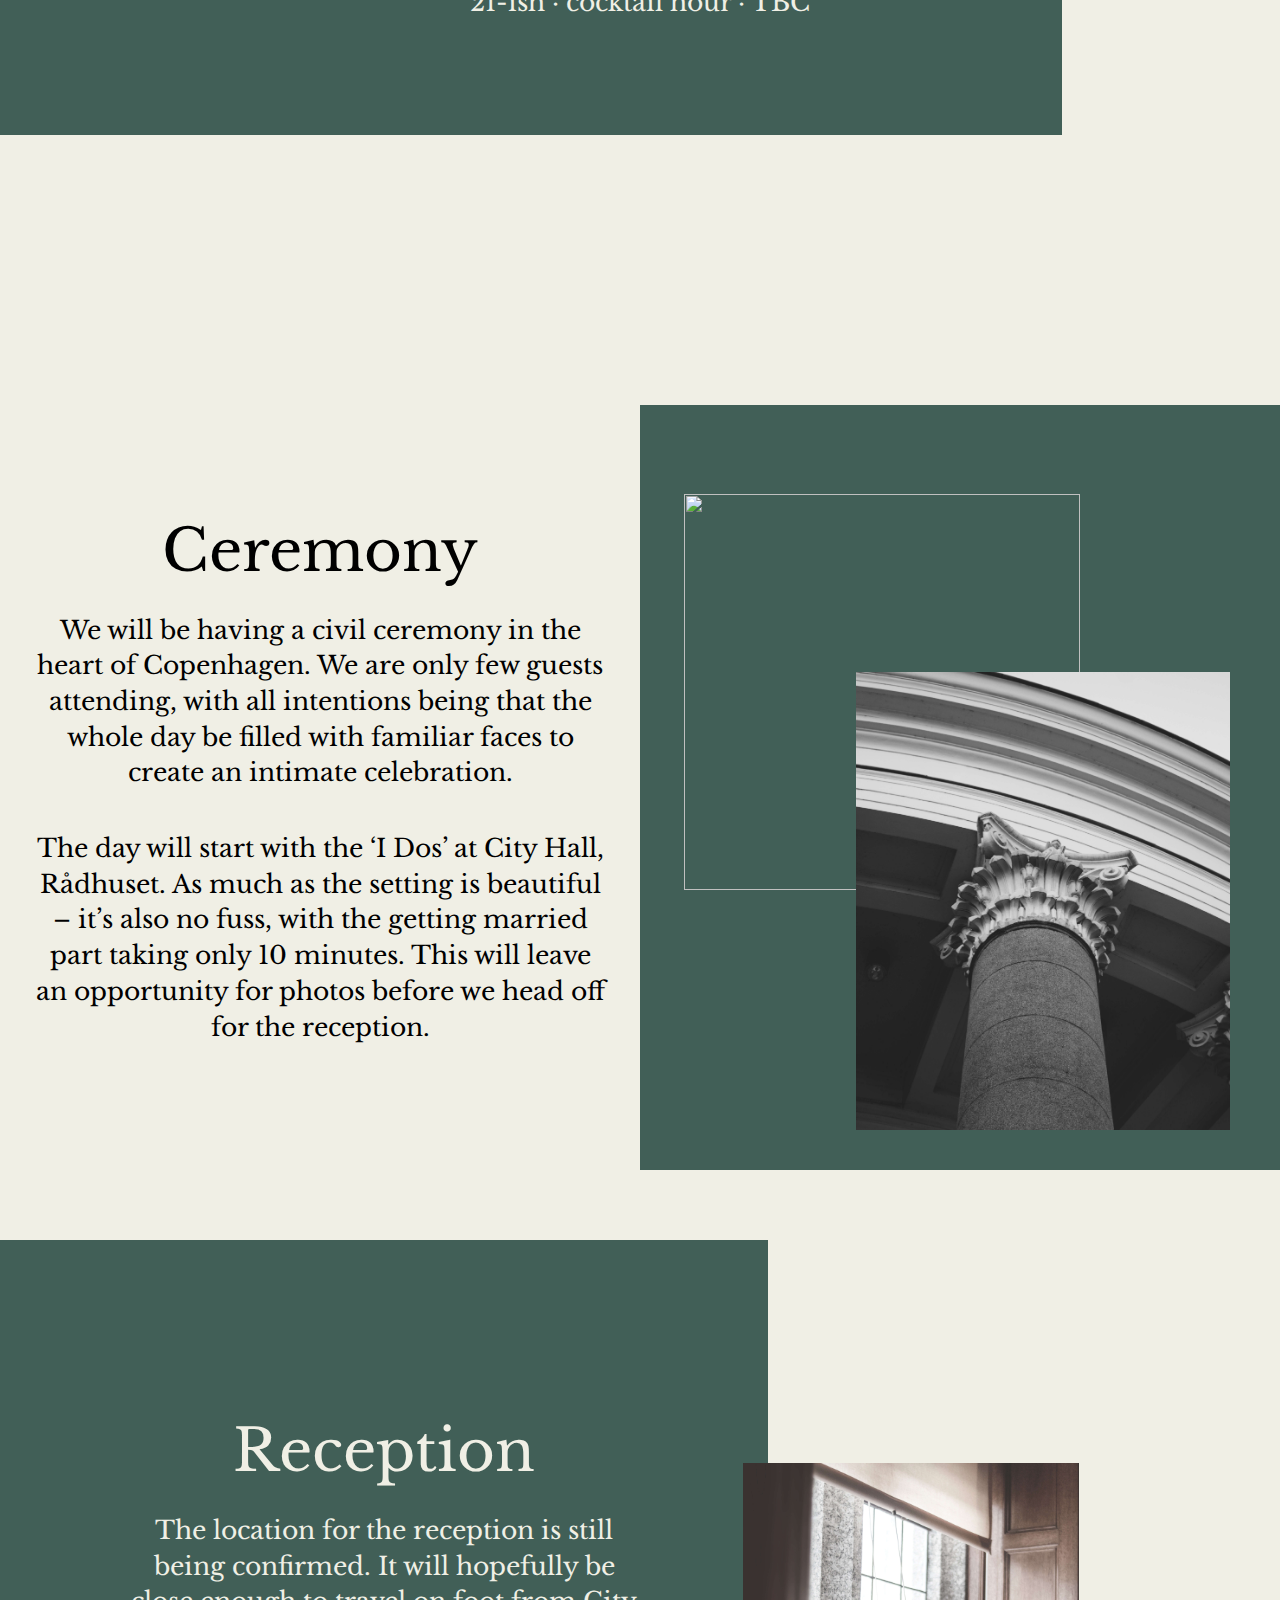
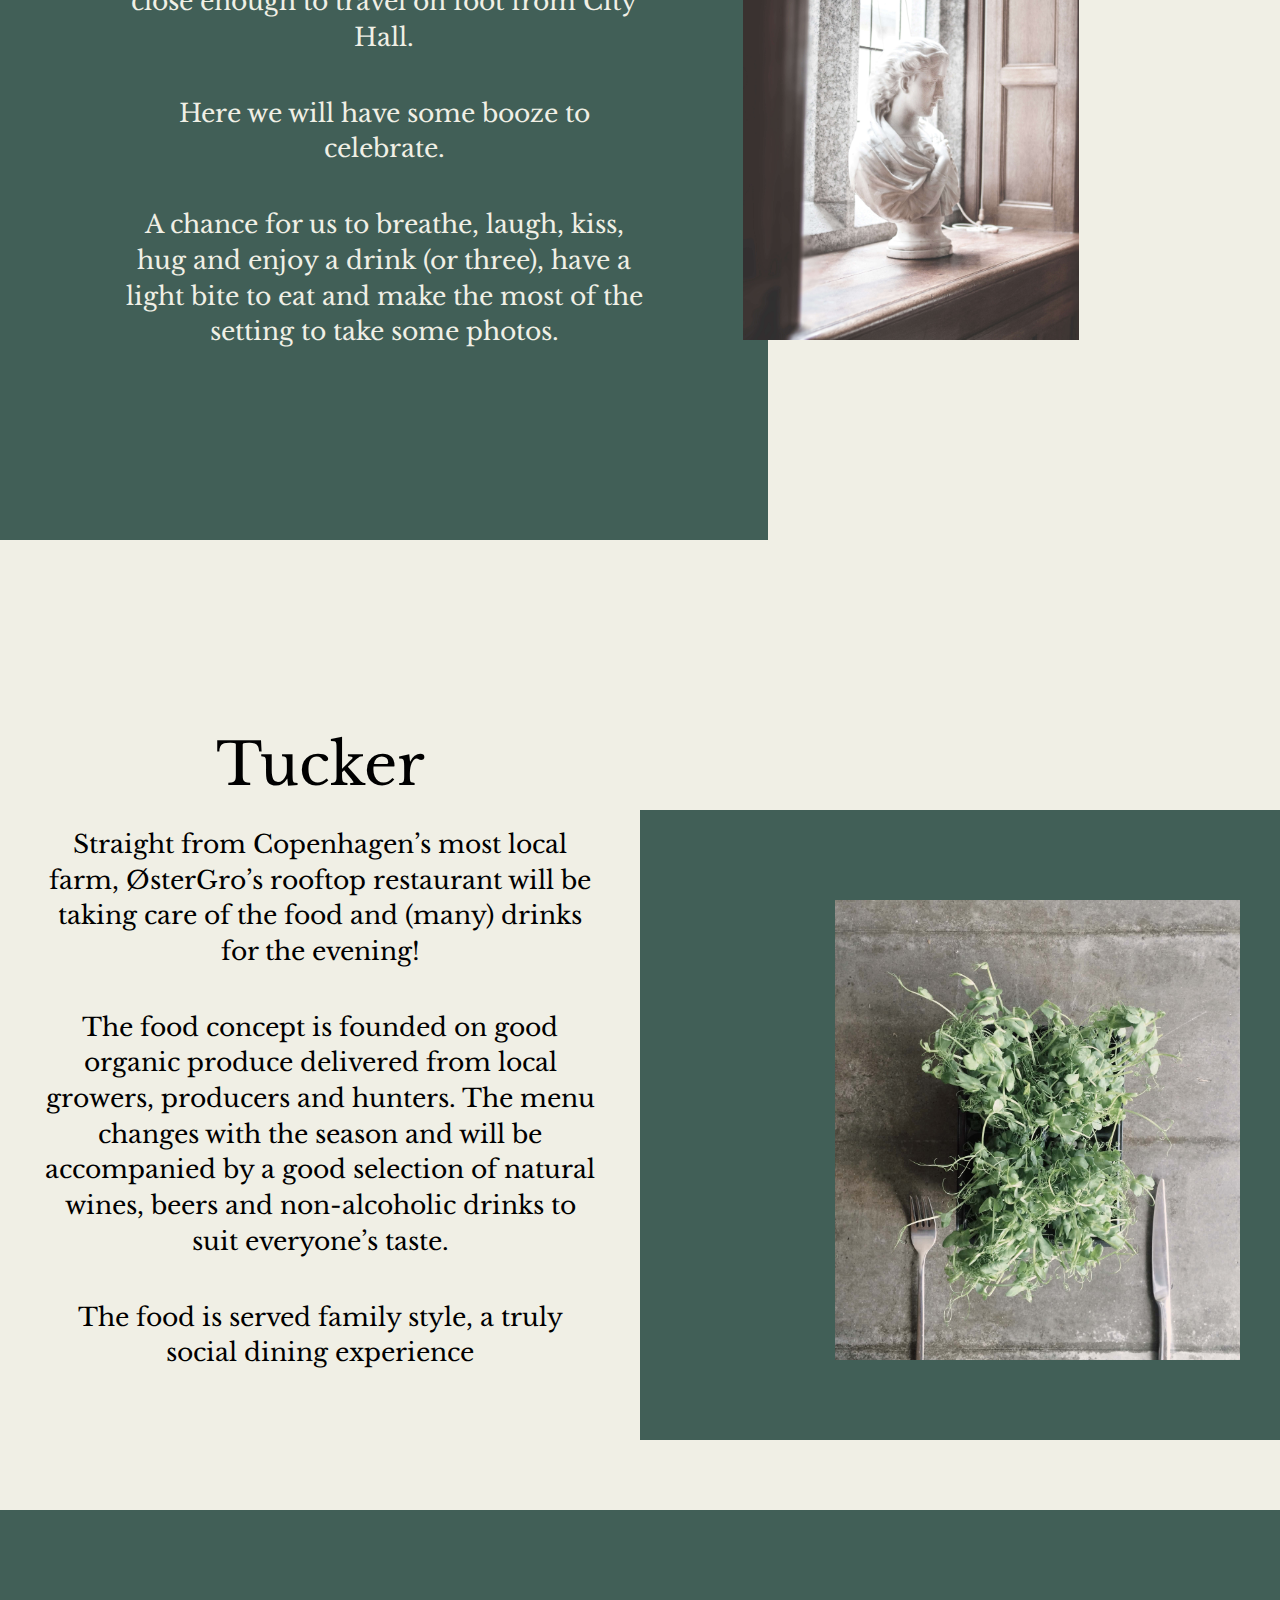
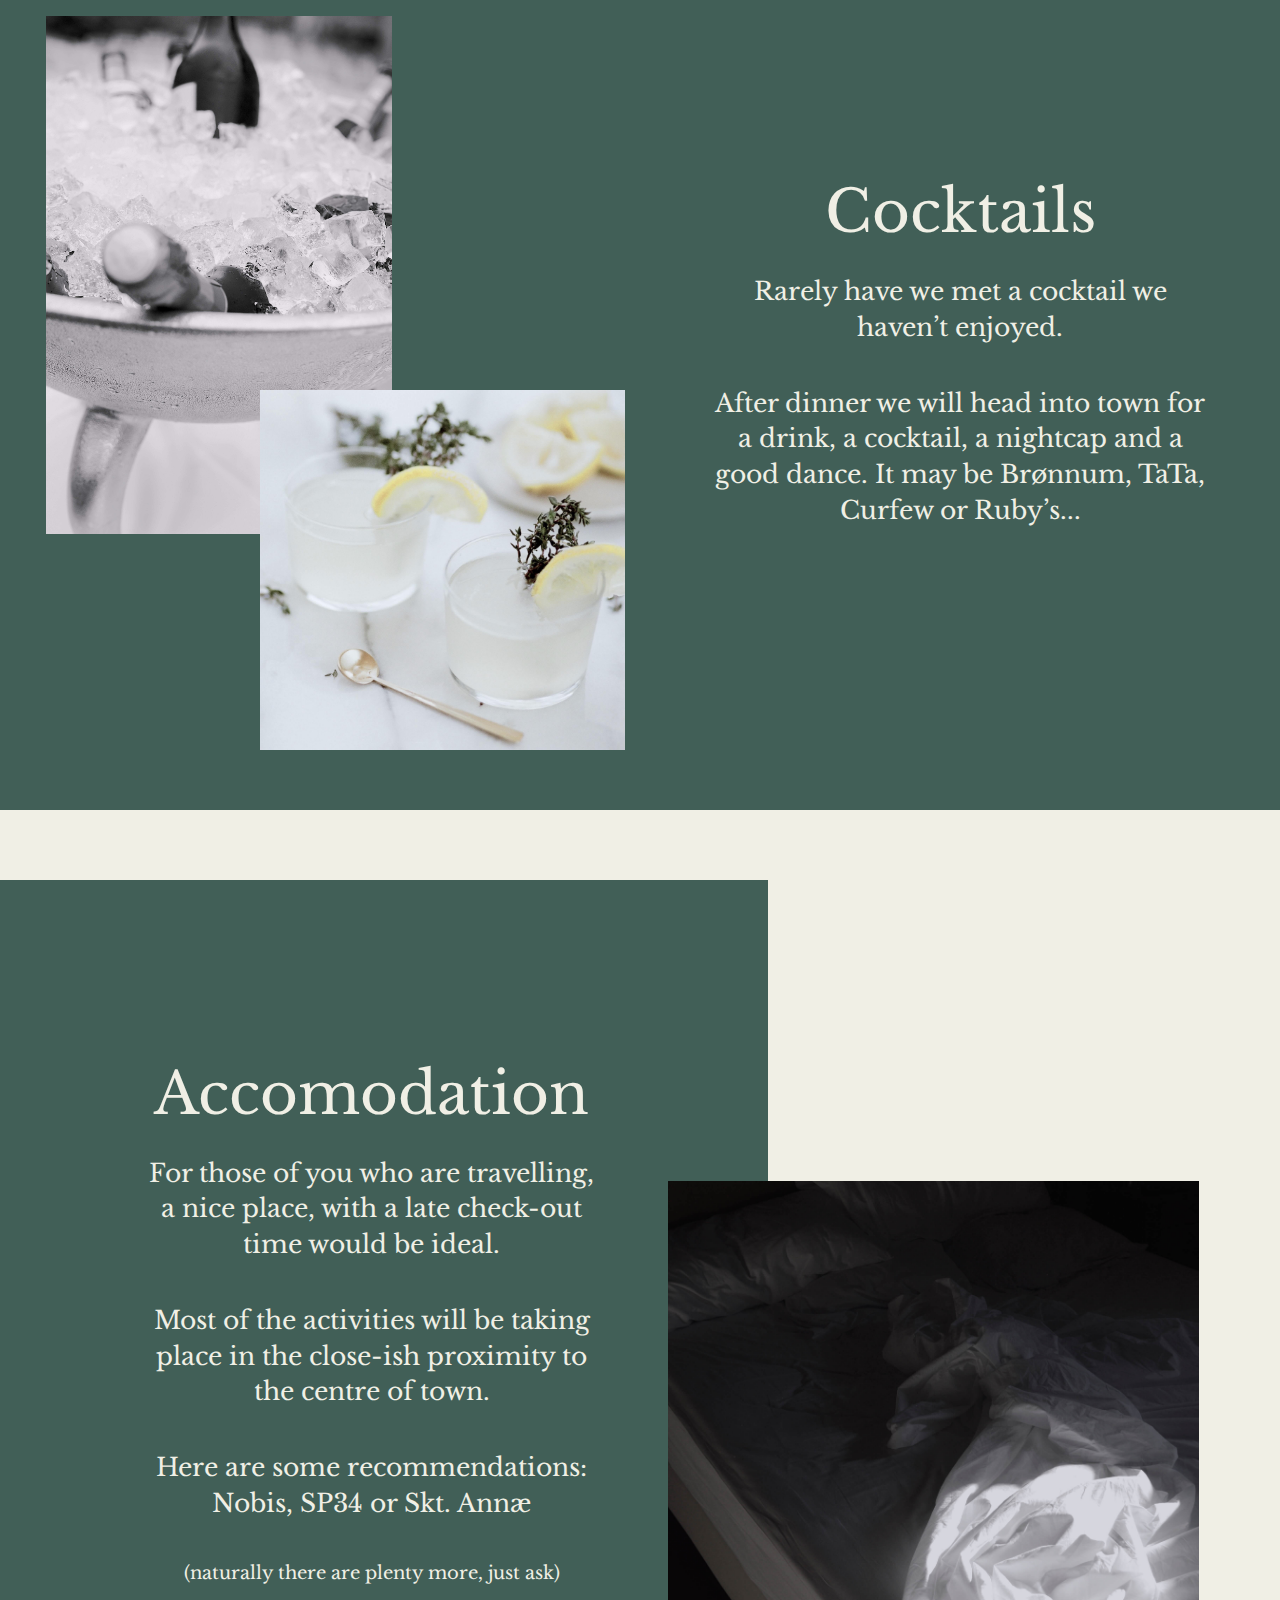
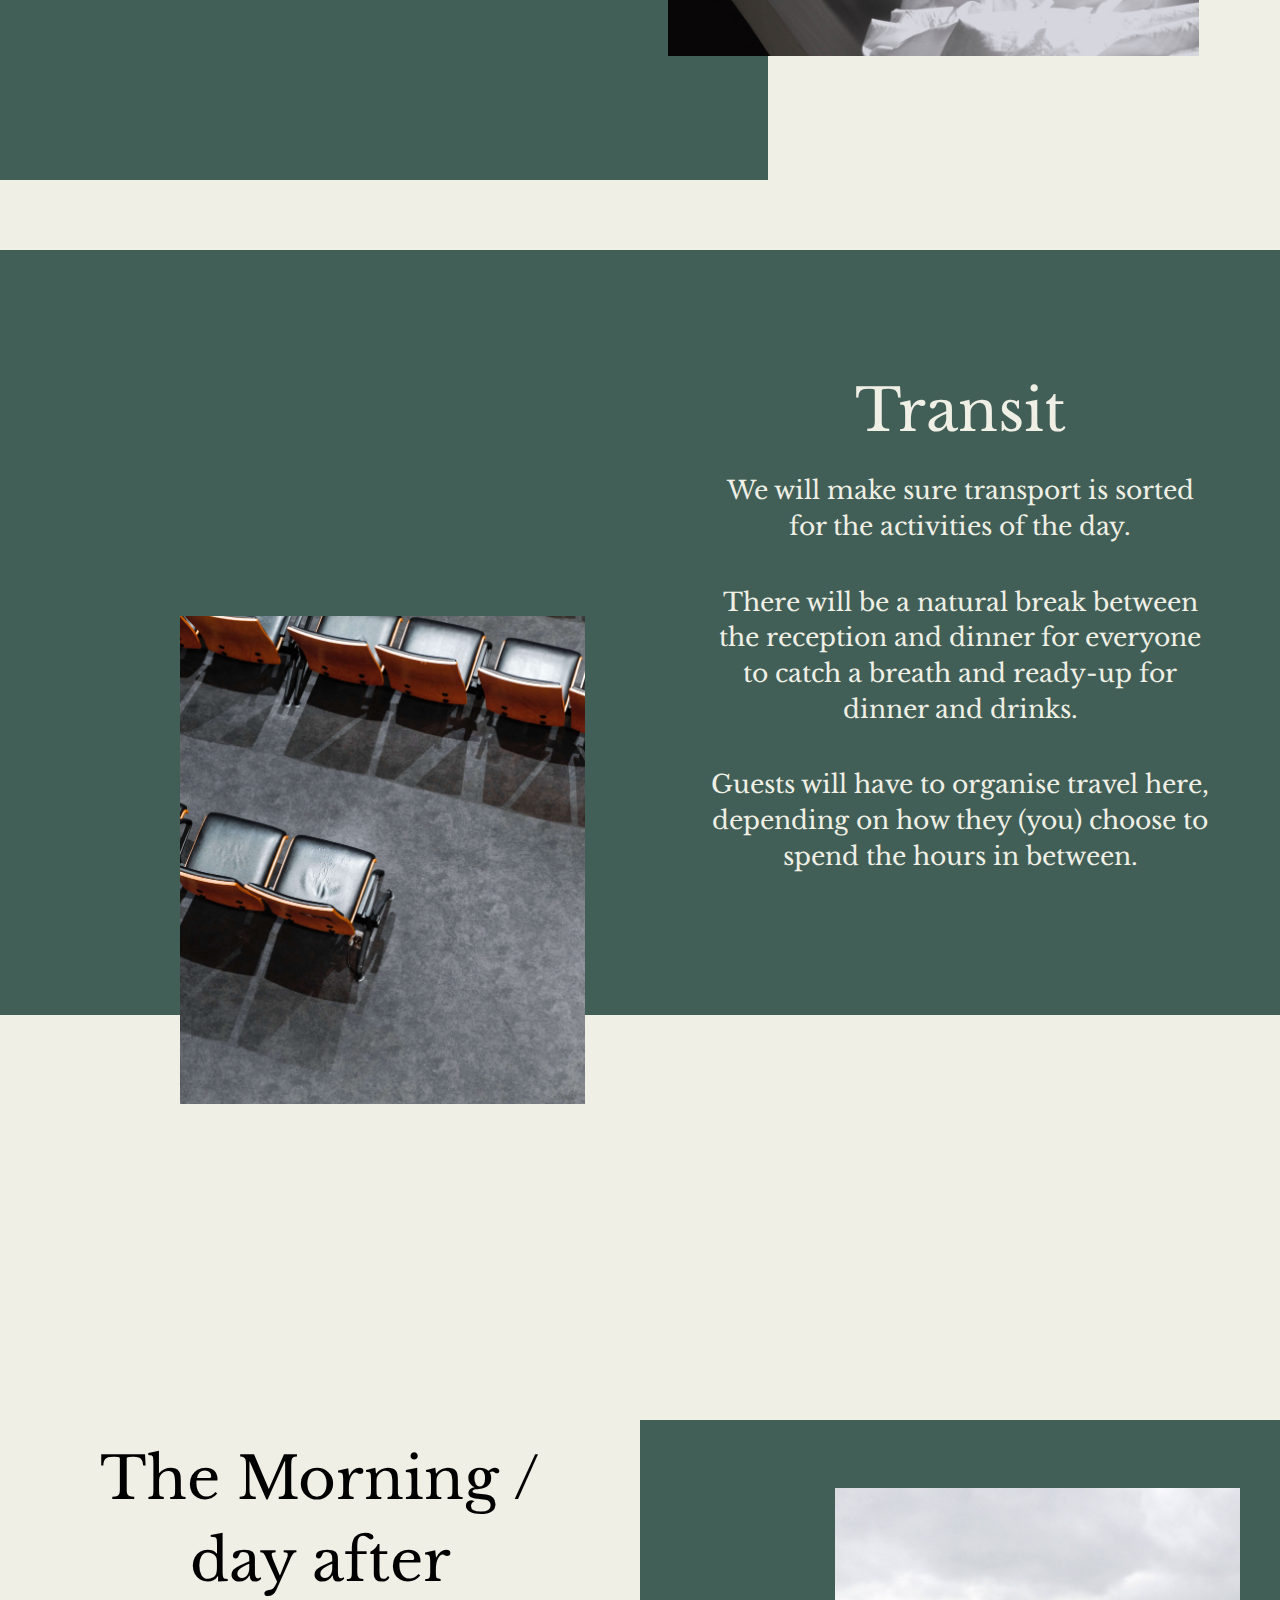
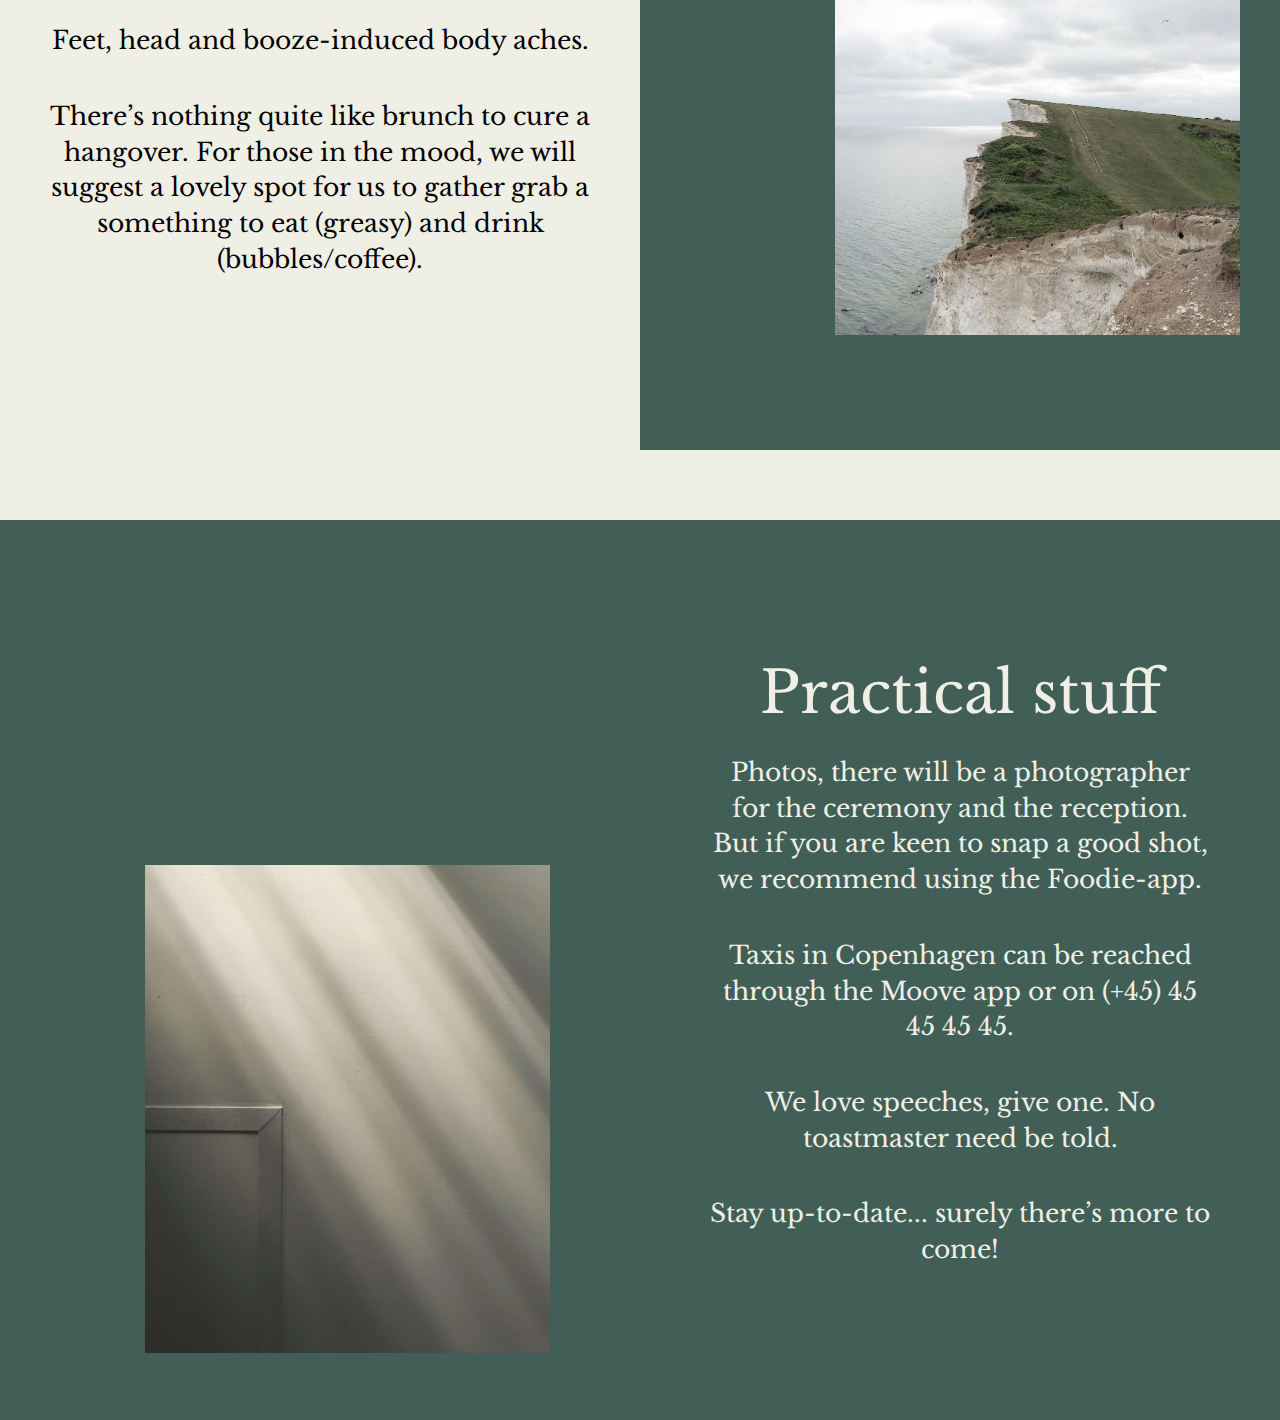
==== commit 7a8fd5f4: "fixed layout for different sizes" ====
--- a/index.html
+++ b/index.html
@@ -283,7 +283,6 @@
                 surely there’s more to come!</div>
             </div>
           </div>
-          <div id="practical-container-right-bottom"></div>
         </div>
       </div>
     <div id="small-version" class="medium-size">
--- a/general.css
+++ b/general.css
@@ -24,22 +24,51 @@
 @media only screen and (min-width: 1020px) and (max-width: 1269px) {
 	.title-text-size{ font-size: 46px; }
 	.sub-text-size{ font-size: 23px; }
-	img { display: none!important; }
+	#pole { max-height: calc(509px * 0.75)!important; }
+	#statue-head { max-height: calc(530px * 0.75)!important; }
+	#table-flower { width: calc(450px * 0.75)!important; }
+	#accomodation-bed { width: calc(575px * 0.75)!important; }
+	#transit-train { width: calc(450px * 0.75)!important; }
+	#day-after-img { width: calc(450px * 0.75)!important; }
+	#practical-ceiling { width: calc(450px * 0.75)!important; }
+	#flower { width: calc(440px * 0.75)!important; }
+	#cocktails-champagne { width: calc(384px * 0.75)!important; }
+	#cocktails-drinks { max-height: calc(400px * 0.75)!important; }
+	#welcome-image img { max-height: 400px!important; }
 }
 
-@media only screen and (min-width: 1270px) and (max-width: 1439px) {
+@media only screen and (min-width: 1270px) and (max-width: 1438px) {
 	.title-text-size{ font-size: 58px; }
 	.sub-text-size{ font-size: 25px; }
+	#pole { max-height: calc(509px * 0.90)!important; }
+	#statue-head { max-height: calc(530px * 0.90)!important; }
+	#table-flower { width: calc(450px * 0.90)!important; }
+	#accomodation-bed { width: calc(590px * 0.90)!important; }
+	#transit-train { width: calc(450px * 0.90)!important; }
+	#day-after-img { width: calc(450px * 0.90)!important; }
+	#practical-ceiling { width: calc(450px * 0.90)!important; }
+	#flower { width: calc(440px * 0.90)!important; }
+	#cocktails-champagne { width: calc(384px * 0.90)!important; }
+	#cocktails-drinks { max-height: calc(400px * 0.90)!important; }
+	#welcome-image img { max-height: 480px!important; }
+	#welcome-text { left: 46px; }
 }
 
-@media only screen and (min-width: 1440px) and (max-width: 1669px) {
+@media only screen and (min-width: 1439px) and (max-width: 1680px) {
 	.title-text-size{ font-size: 70px; }
 	.sub-text-size{ font-size: 27px; }
+	#accomodation-bed { right: 140!important; }
+	#day-after-img { right: 130!important; }
+	#table-flower { right: 150!important; }
+	#welcome-image img {
+		max-height: 585px!important;
+	}
 }
 
-@media only screen and (min-width: 1670px) {
+@media only screen and (min-width: 1681px) {
 	.title-text-size{ font-size: 80px; }
 	.sub-text-size{ font-size: 30px; }
+	#welcome-image img { max-height: 630px!important; }
 }
 
 
--- a/welcome.css
+++ b/welcome.css
@@ -131,7 +131,7 @@
 	}
 }
 
-@media only screen and (min-width: 1441px) {
+/* @media only screen and (min-width: 1441px) {
 	#welcome-text{
 		left: 235px;
 		top: 200px;
@@ -142,7 +142,7 @@
 		max-height: 600px;
 		width: auto;
 	}
-}
+} */
 
 /* @media only screen and (max-width: 1024px) {
 	#welcome-image img{
--- a/reception.css
+++ b/reception.css
@@ -15,7 +15,7 @@
 	display: block;
 	position: absolute;
 	bottom: 200px;
-	right: 273px;
+	left: -25px;
 	height: auto;
 	max-height: 530px;
 	width: auto;
--- a/cocktails.css
+++ b/cocktails.css
@@ -23,7 +23,7 @@
 	width: auto;
 	z-index: 1;
 	bottom: 60px;
-	left: 276px;
+	left: 260px;
 }
 
 #cocktails-champagne {
--- a/practical.css
+++ b/practical.css
@@ -23,7 +23,7 @@
 	flex-direction: column;
 }
 #practical-image {
-	flex: 85%;
+	flex: 100%;
 	background: rgb(65, 95, 87);
 }
 
@@ -37,7 +37,7 @@
 	bottom: 67px;
 }
 
-#practical-container-left-bottom {
+/* #practical-container-left-bottom {
 	flex: 15%;
 	background: rgb(240, 239, 229);
 }
@@ -45,10 +45,10 @@
 #practical-container-right-bottom {
 	flex: 15%;
 	background: rgb(240, 239, 229);
-}
+} */
 
 #practical-container-right-top{
-	flex: 85%;
+	flex: 100%;
 	display: flex;
 	flex-direction: column;
 	justify-content: center;
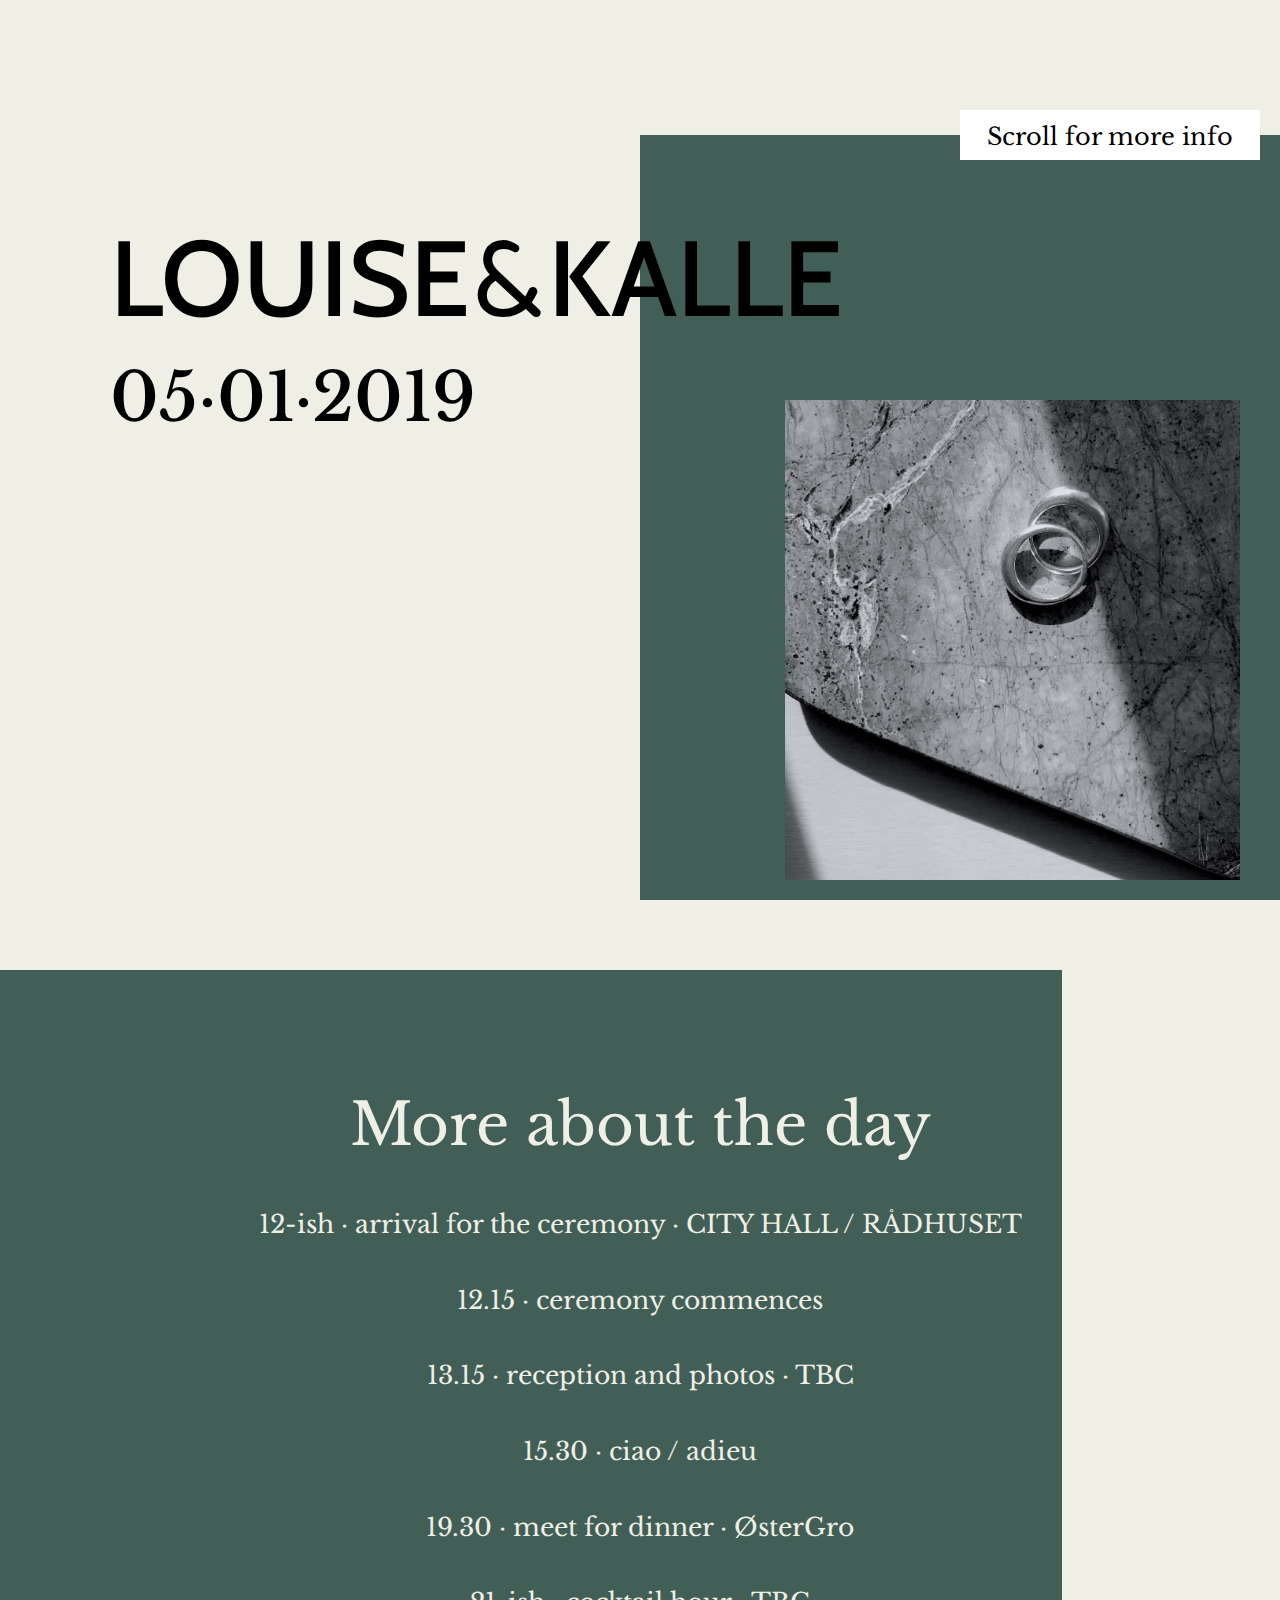
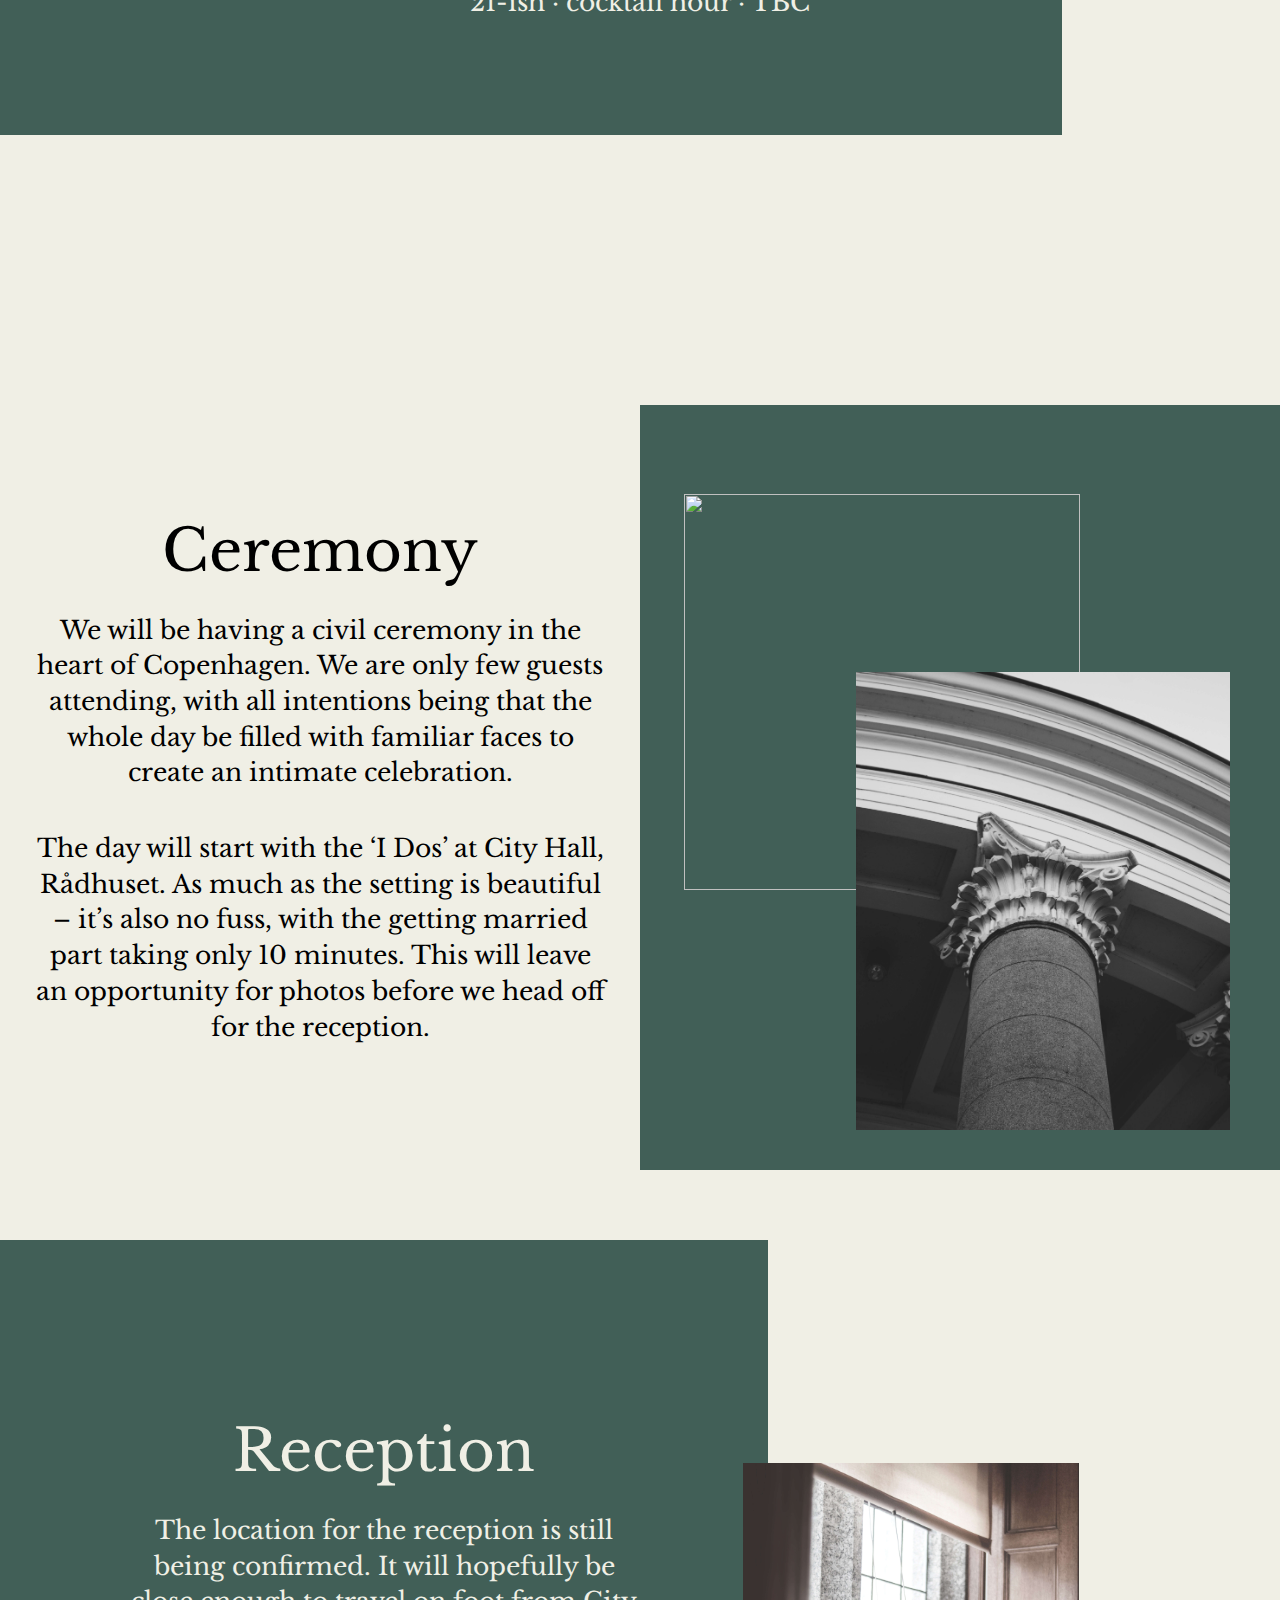
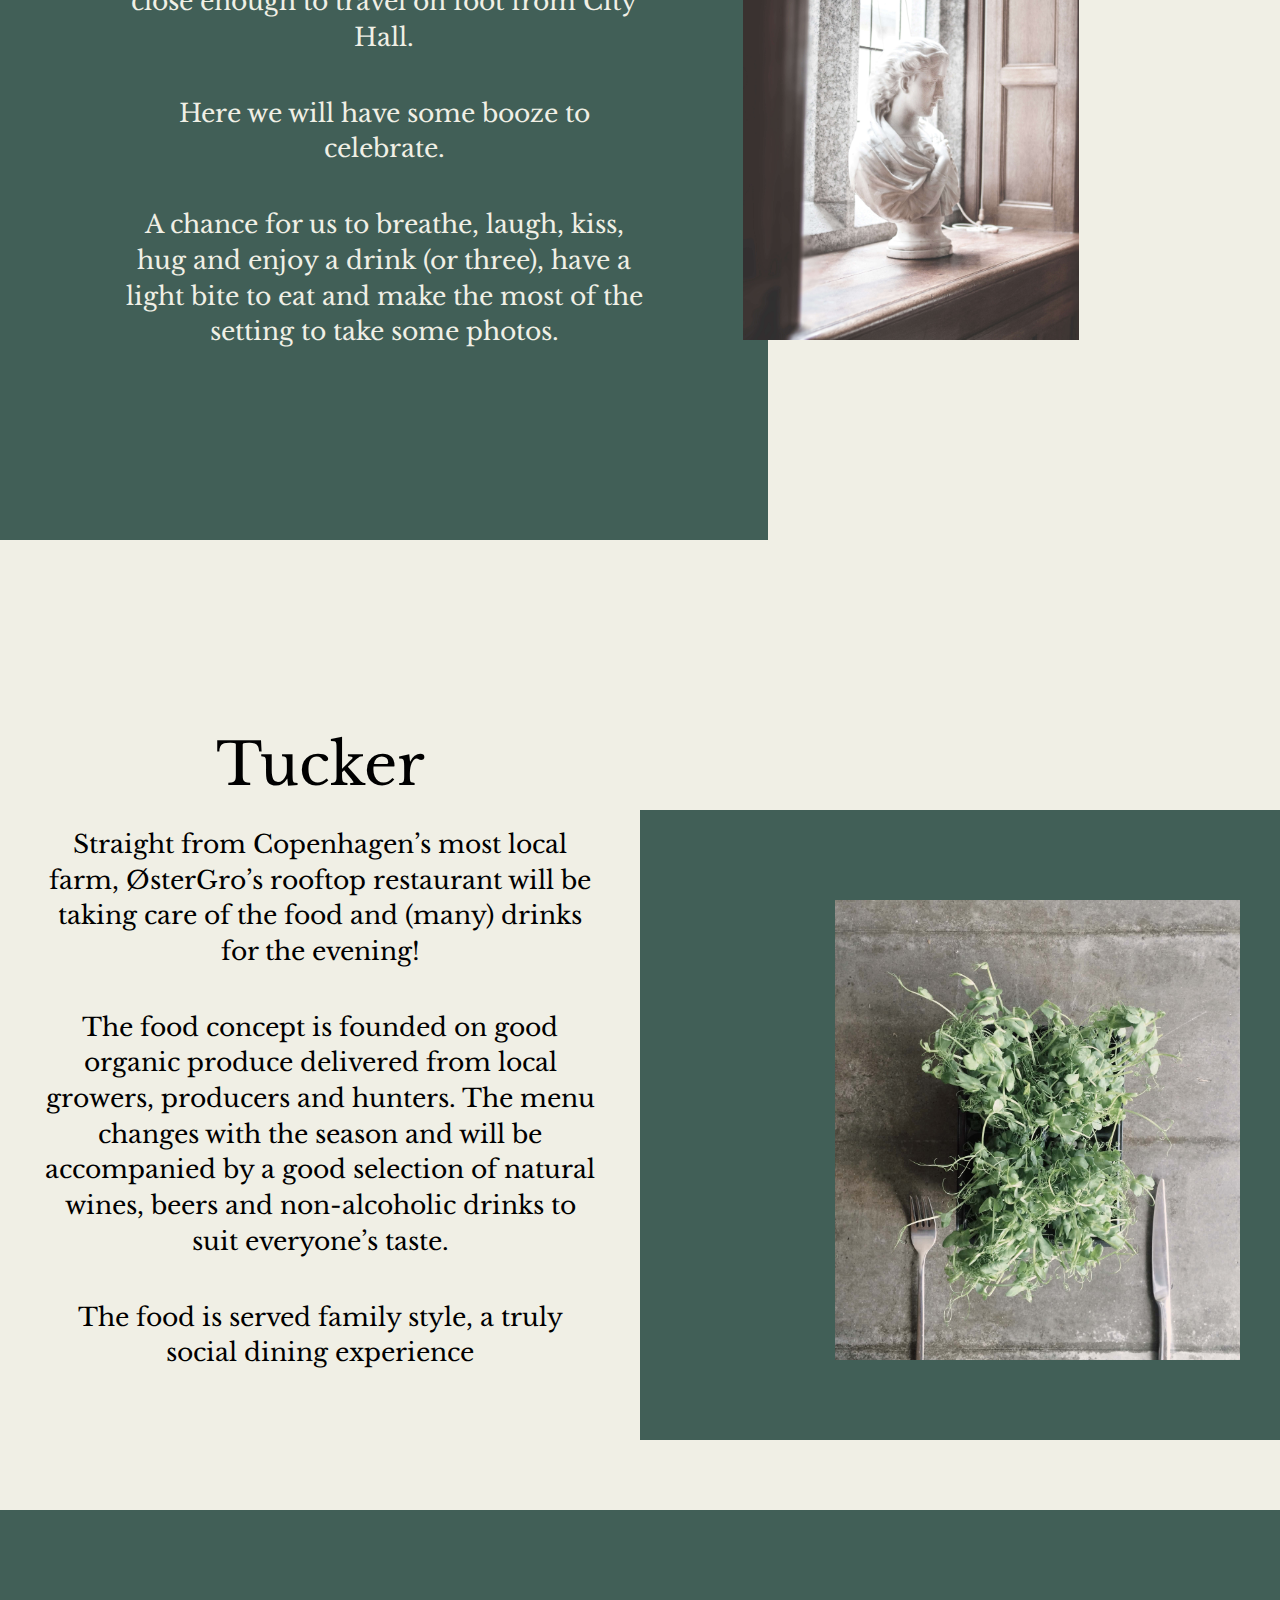
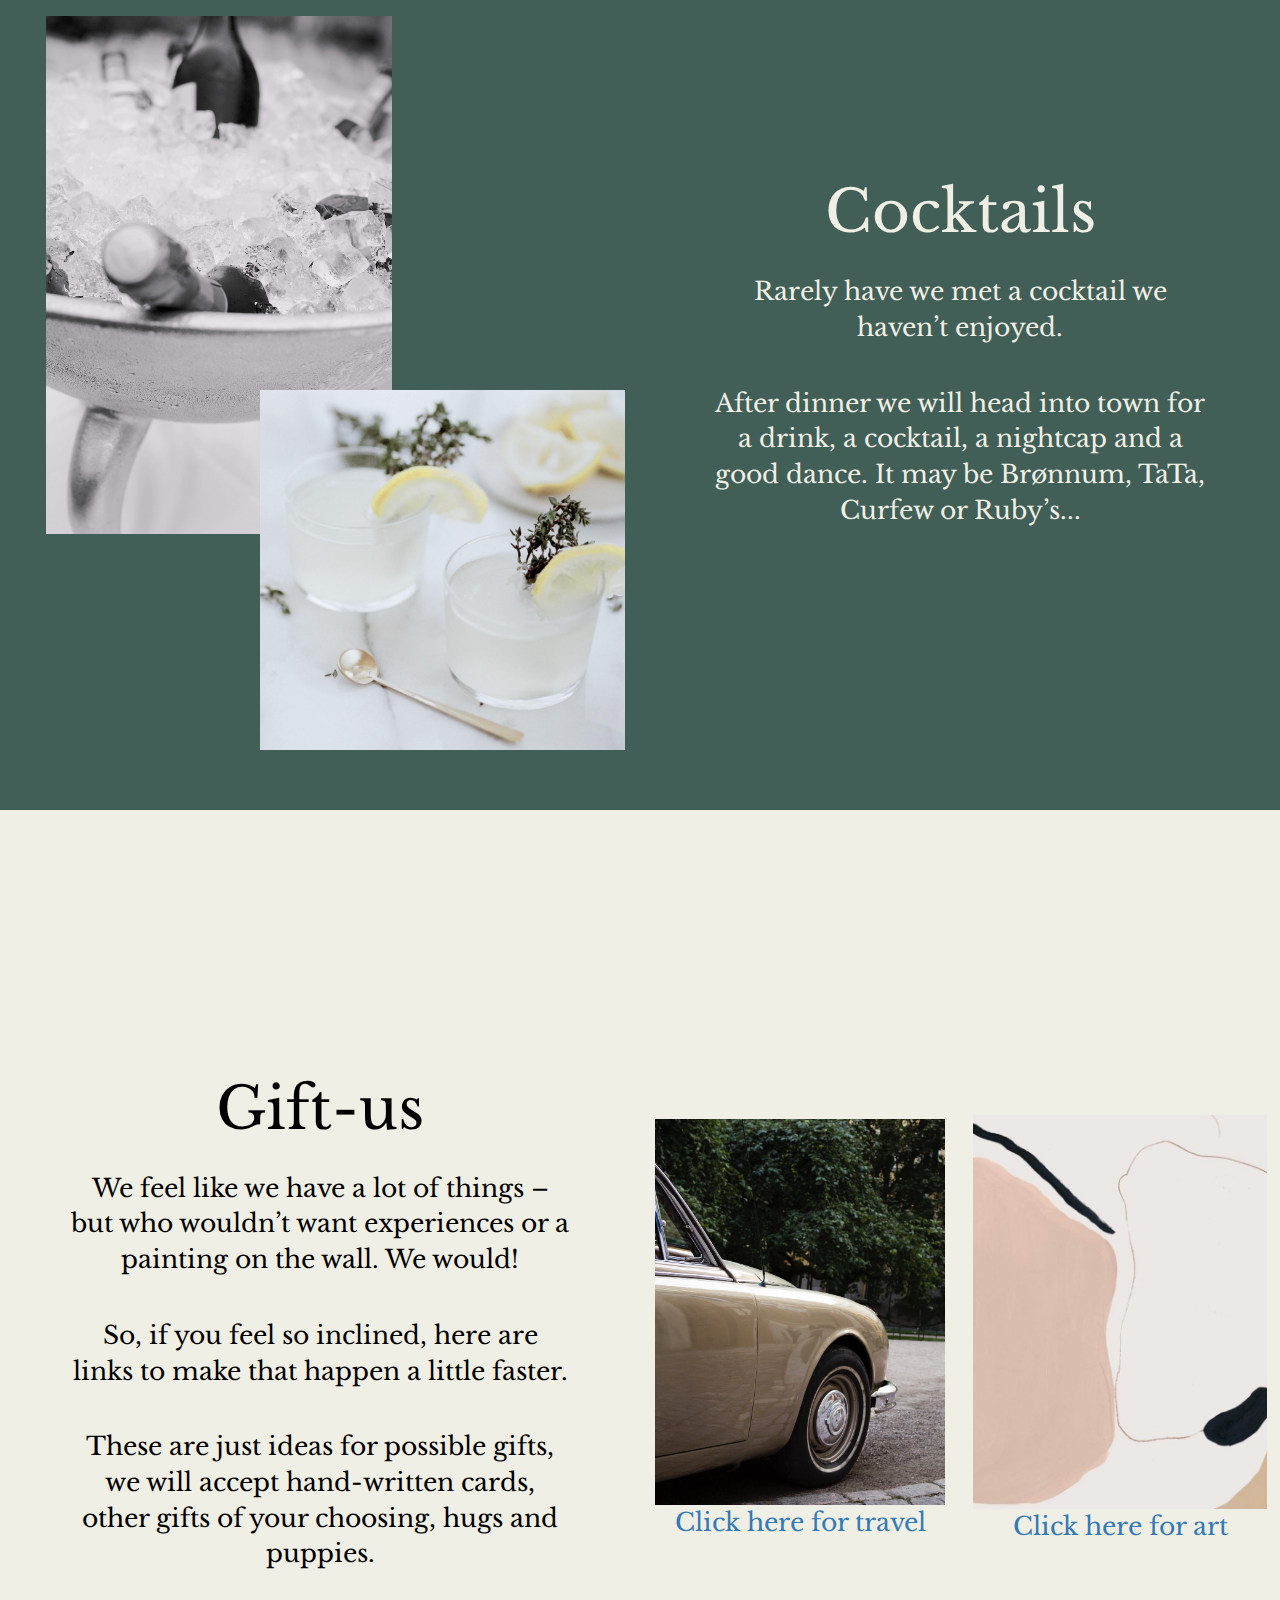
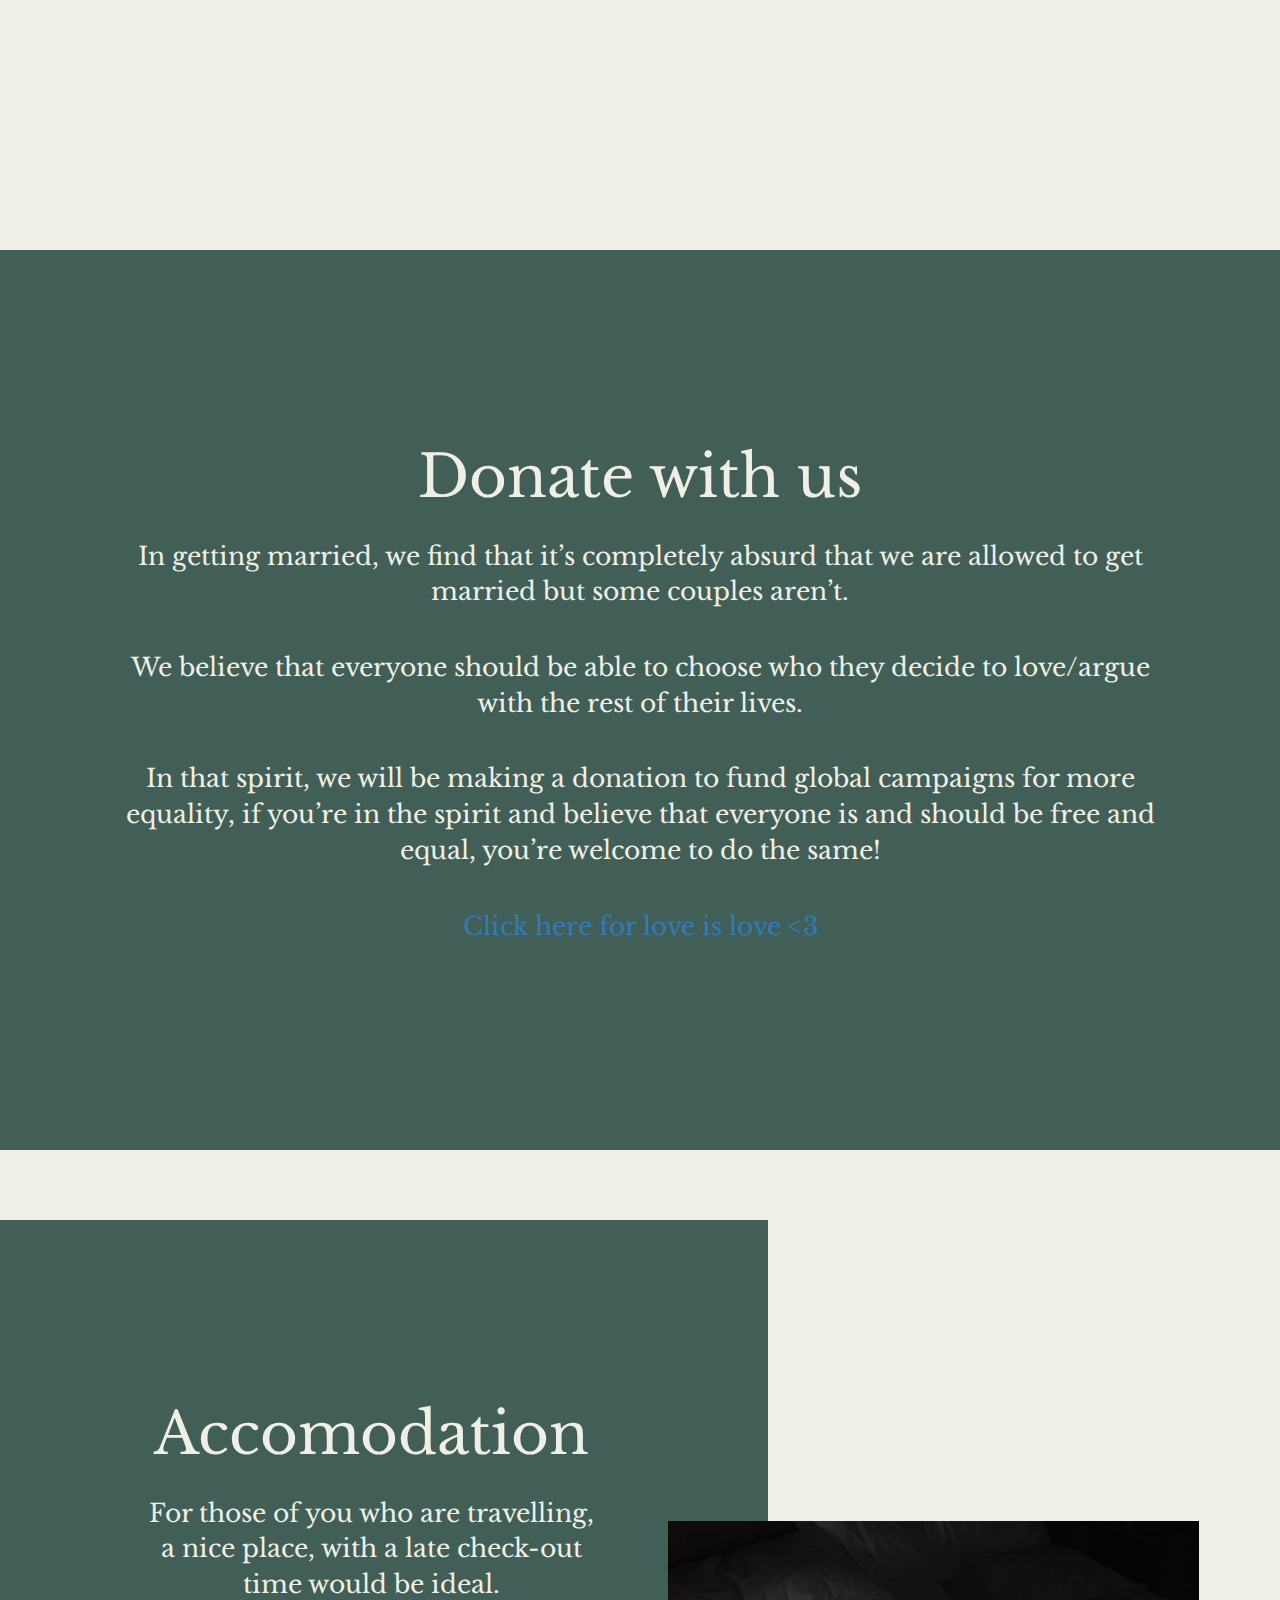
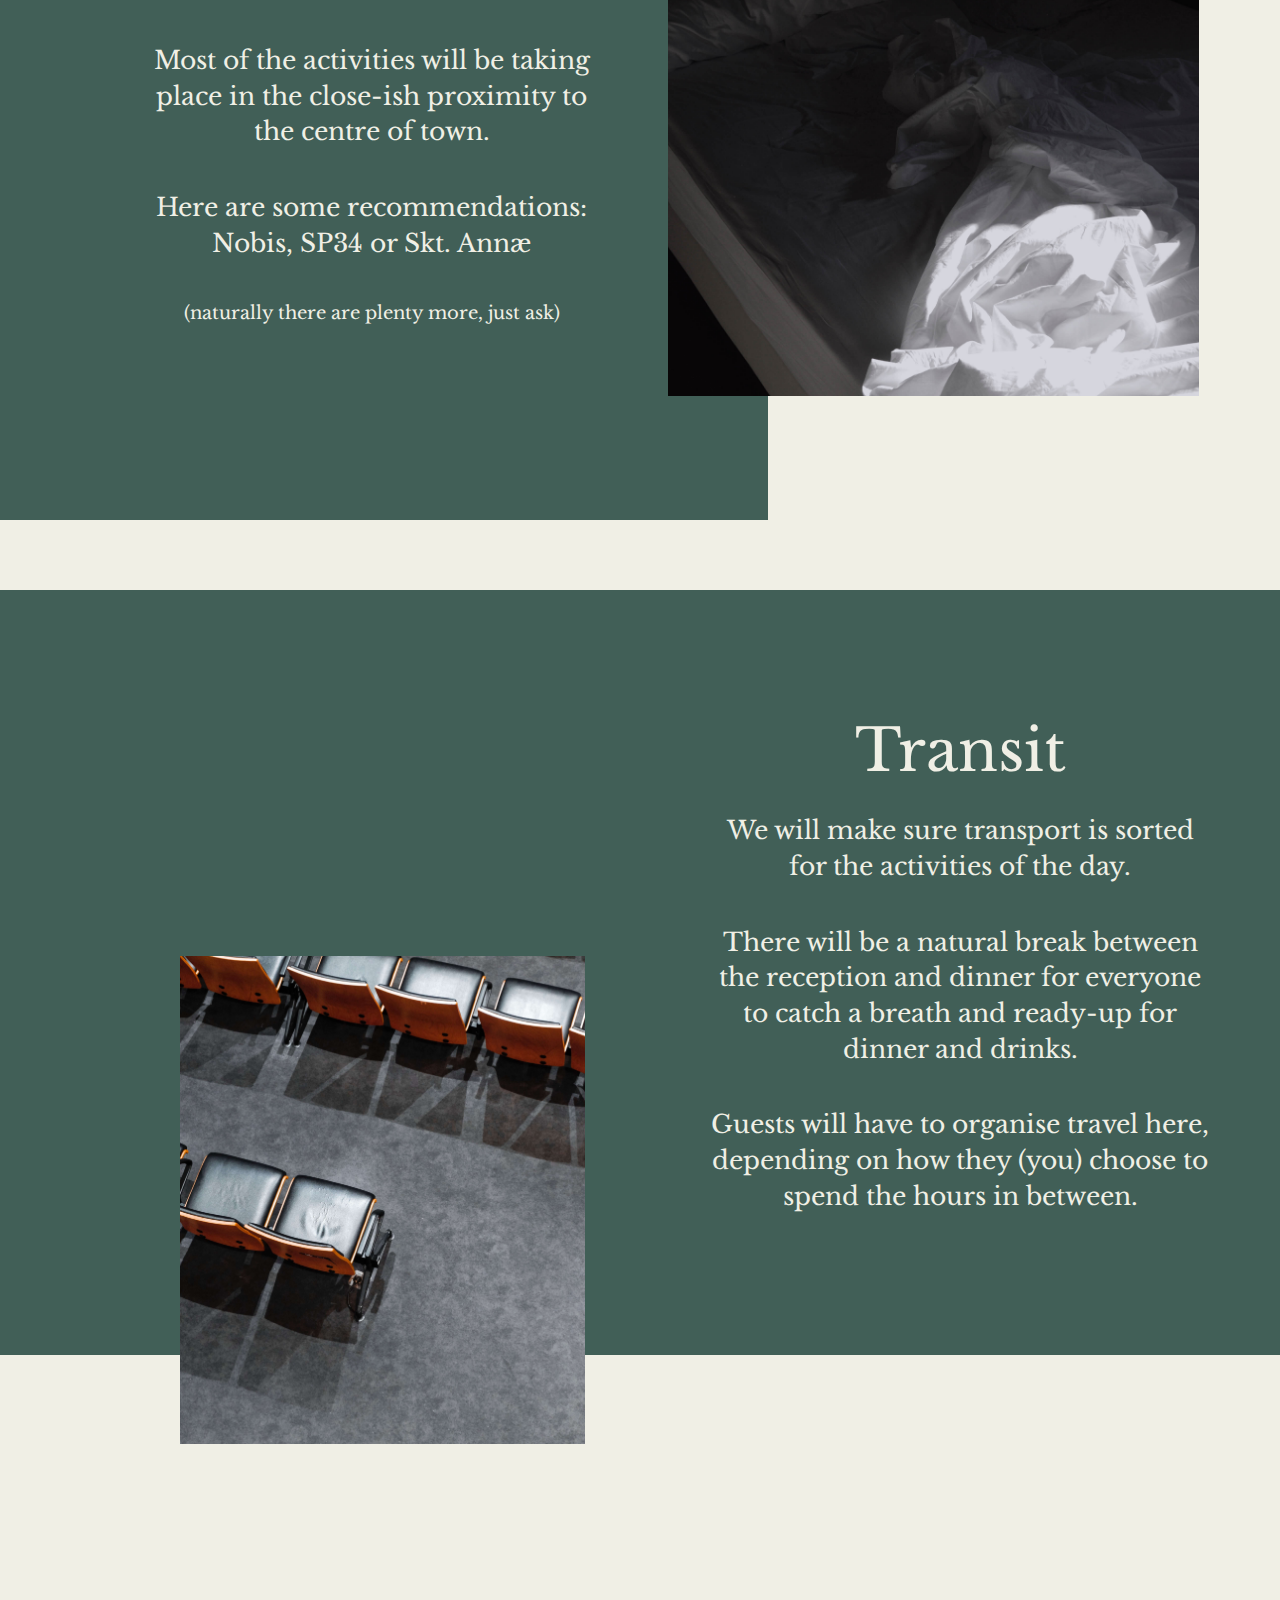
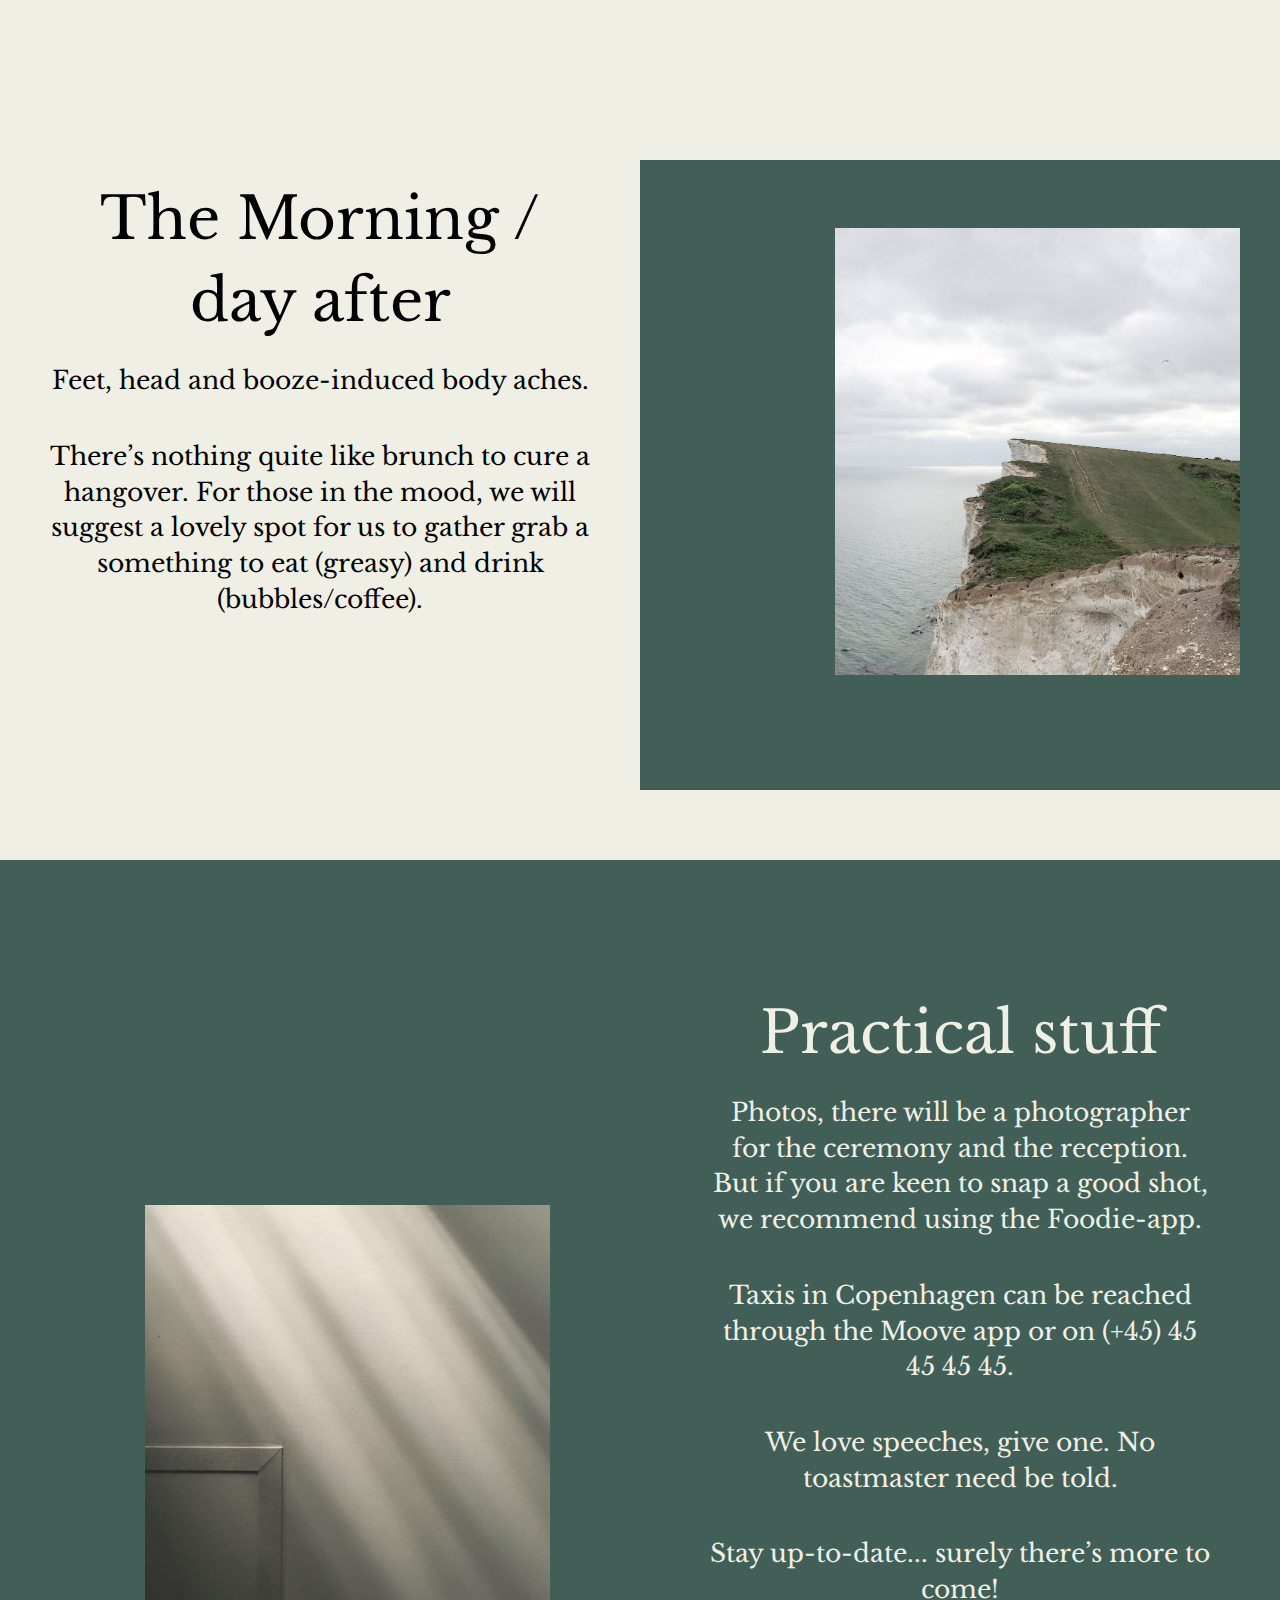
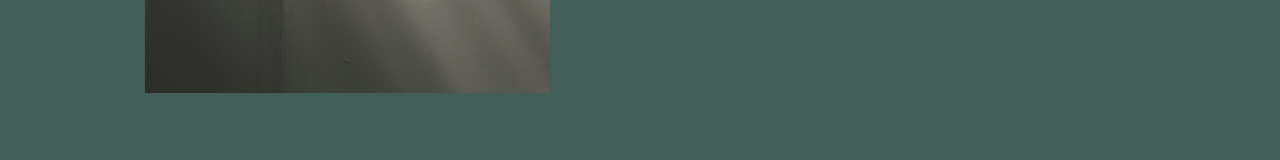
==== commit c9d3d38d: "gifts and donation page" ====
--- a/index.html
+++ b/index.html
@@ -3,8 +3,7 @@
   <head>
     <meta charset="utf-8">
     <meta http-equiv="X-UA-Compatible" content="IE=edge">
-    <meta name="viewport" content="width=device-width, initial-scale=1.0">
-    <meta name="viewport" content="height=device-height, initial-scale=1.0">
+    <meta name="viewport" content="width=device-width, initial-scale=1">
     <link rel="stylesheet" href="https://maxcdn.bootstrapcdn.com/bootstrap/3.2.0/css/bootstrap.min.css">
     <link href="https://fonts.googleapis.com/css?family=Cabin:500|Libre+Baskerville:400i|Varela+Round" rel="stylesheet">
     <link rel="stylesheet" href="https://www.w3schools.com/w3css/4/w3pro.css">
@@ -15,12 +14,21 @@
     <link href='ceremony.css' rel='stylesheet'>
     <link href='accomodation.css' rel='stylesheet'>
     <link href='reception.css' rel='stylesheet'>
+    <link href='donation.css' rel='stylesheet'>
     <link href='tucker.css' rel='stylesheet'>
+    <link href='gifts.css' rel='stylesheet'>
     <link href='cocktails.css' rel='stylesheet'>
     <link href='transit.css' rel='stylesheet'>
     <link href='practical.css' rel='stylesheet'>
     <link href='day_after.css' rel='stylesheet'>
     <link href='small_version.css' rel='stylesheet'>
+    <style>
+      @media only screen and (min-width: 375px) and (max-width: 700px) and (-webkit-min-device-pixel-ratio: 2) {
+      	.non-small { display: none!important; }
+      	img { display: none!important; }
+      	.medium-size{ display: initial!important; }
+      }
+    </style>
     <title>Louise and Kalle getting married</title>
   </head>
 
@@ -177,6 +185,43 @@
           </div>
         </div>
       </div>
+      <div id="gifts-container" class="non-small">
+        <div id="gifts-container-left">
+          <div id="gifts-text">
+            <!-- Remember to update the text for smaller versions as well -->
+            <div id="gifts-title" class="title-text-size">Gift-us</div>
+            <div class="gifts-sub-text sub-text-size">We feel like we have a lot of things – but who wouldn’t want experiences or a painting on the wall. We would!</div>
+            <div class="gifts-sub-text sub-text-size">So, if you feel so inclined, here are links to make that happen a little faster.</div>
+            <div class="gifts-sub-text sub-text-size">These are just ideas for possible gifts, we will accept hand-written cards, other gifts of your choosing, hugs and puppies.</div>
+          </div>
+        </div>
+        <div id="gifts-container-right">
+            <div id="gifts-travel-container">
+            <a href="https://paypal.me/pools/c/89OGc3oAzv">
+              <img id="gifts-travel" src="images/Travel.jpeg" alt="">
+              <div id="gifts-travel-text" class="sub-text-size">Click here for travel</div>
+            </a>
+            </div>
+            <div id="gifts-art-container">
+              <a href="https://paypal.me/pools/c/89OGNyIy8g">
+                <img id="gifts-art" src="images/Art.png" alt="">
+                <div id="gifts-art-text" class="sub-text-size">Click here for art</div>
+              </a>
+            </div>
+        </div>
+      </div>
+      <div id="donation-container" class="non-small">
+        <div id="donation-text">
+            <!-- Remember to update the text for smaller versions as well -->
+            <div id="title" class="title-text-size">Donate with us</div>
+            <div class="donation-sub-text sub-text-size">In getting married, we find that it’s completely absurd that we are allowed to get married but some couples aren’t.</div>
+              <div class="donation-sub-text sub-text-size">We believe that everyone should be able to choose who they decide to love/argue with the rest of their lives.</div>
+              <div class="donation-sub-text sub-text-size">In that spirit, we will be making a donation to fund global campaigns for more equality, if you’re in the spirit and believe that everyone is and should be free and equal, you’re welcome to do the same!</div>
+              <a href="https://act.unfoundation.org/onlineactions/6iUbMBJAT0efv0YgjpxK1A2?ms=ConvioRedirect">
+                <div class="donation-sub-text sub-text-size">Click here for love is love <3</div>
+              </a>
+          </div>
+      </div>
       <div id="accomodation-container" class="non-small">
         <div id="accomodation-container-left">
           <div id="accomodation-text">
@@ -287,8 +332,7 @@
       </div>
     <div id="small-version" class="medium-size">
       <div class="green-box white-text small-text">
-        <div class="title-text-size">Mobile version to come :)</div>
-        <div class="sub-text-size">Let's try this out</div>
+        <div class="title-text-size">Mobile version to come soon :)</div>
         <!-- <div class="front-sub-text">05&middot;01&middot;2019</div> -->
       </div>
       <!-- <div class="white-box black-text small-text">
--- a/general.css
+++ b/general.css
@@ -12,13 +12,22 @@
     width: auto; /* ie8 */
 }
 
-@media only screen and (min-width: 0px) and (max-width: 700px) {
-	.title-text-size{ font-size: 35px; }
-	.sub-text-size{ font-size: 17px; }
+a:hover {
+    text-decoration: none;
+		color: inherit;
+}
+
+a:visited {
+    text-decoration: none;
+		color: inherit;
+}
+
+
+/* @media only screen and (min-width: 375px) and (max-width: 700px) and (-webkit-min-device-pixel-ratio: 2) {
 	.non-small { display: none!important; }
 	img { display: none!important; }
 	.medium-size{ display: initial!important; }
-}
+} */
 
 
 @media only screen and (min-width: 1020px) and (max-width: 1269px) {
--- a/ipad.css
+++ b/ipad.css
@@ -108,6 +108,25 @@
 		 height: 100%;
 	 }
 
+	 #gifts-art {
+	 	height: auto;
+		max-height: calc(394px * 0.70)!important;
+	 	width: auto;
+	 	bottom: 145px;
+	 	left: 330px;
+	 }
+
+	 #gifts-travel {
+	 	display: block;
+	 	height: auto;
+		width: calc(290px * 0.70)!important;
+	 	/* max-height: 540px; */
+	 	/* width: 290px; */
+	 	left: 46px;
+	 	top: 115px;
+	 }
+
+
 	 #day-after-img {
 		 width: calc(450px * 0.70)!important;
 		 bottom: 0px!important;
--- a/donation.css
+++ b/donation.css
@@ -0,0 +1,54 @@
+#donation-container{
+	height: 100%;
+  width: 100%;
+	display: flex;
+	margin-top: 70px;
+	justify-content: center;
+	align-items: center;
+	background: rgb(65, 95, 87);
+	color: rgb(240, 239, 229);
+}
+
+#donation-text{
+	flex-basis: auto;
+	text-align: center;
+	color: rgb(240, 239, 229);
+	font-family: 'Libre Baskerville', serif;
+
+}
+
+#title {
+
+}
+
+.donation-sub-text {
+	padding: 20px 120px;
+	margin-top: 0px;
+}
+/*
+@media only screen and (min-width: 1441px) {
+	#donation-text{
+		left: 235px;
+		top: 200px;
+	}
+
+	#donation-image img{
+	  height: auto;
+		max-height: 600px;
+		width: auto;
+	}
+}
+
+@media only screen and (max-width: 1024px) {
+	#donation-image img{
+	  height: auto;
+	  max-width: 380px;
+		width: auto;
+	}
+}
+
+@media only screen and (max-width: 375px) {
+	#donation-image img{
+	  display: none;
+	}
+} */
--- a/gifts.css
+++ b/gifts.css
@@ -0,0 +1,86 @@
+#gifts-container{
+	height: 100%;
+  width: 100%;
+	display: flex;
+	position: relative;
+	margin-top: 70px;
+}
+
+#gifts-container-left{
+	flex: 50%;
+	display: flex;
+	flex-direction: column;
+	justify-content: center;
+	align-items: center;
+}
+
+#gifts-art-container{
+	display: flex;
+	flex: 50%;
+	flex-direction: column;
+	justify-content: center;
+	align-items: center;
+}
+
+#gifts-travel-container{
+	display: flex;
+	flex: 50%;
+	flex-direction: column;
+	justify-content: center;
+	align-items: center;
+}
+
+
+#gifts-art-text {
+	flex-basis: auto;
+	text-align: center;
+	font-family: 'Libre Baskerville', serif;
+}
+
+#gifts-travel-text {
+	flex-basis: auto;
+	text-align: center;
+	font-family: 'Libre Baskerville', serif;
+}
+
+#gifts-art {
+	height: auto;
+	max-height: 394px;
+	width: auto;
+	bottom: 145px;
+	left: 330px;
+}
+
+#gifts-travel {
+	display: block;
+	height: auto;
+	/* max-height: 540px; */
+	width: 290px;
+	left: 46px;
+	top: 115px;
+}
+
+
+/* right side */
+#gifts-container-right{
+	flex: 50%;
+	display: flex;
+	position: relative;
+}
+
+#gifts-text{
+	text-align: center;
+	color: black;
+	font-family: 'Libre Baskerville', serif;
+
+}
+
+#gifts-title {
+
+}
+
+.gifts-sub-text {
+
+	padding: 20px 70px;
+	margin-top: 0px;
+}
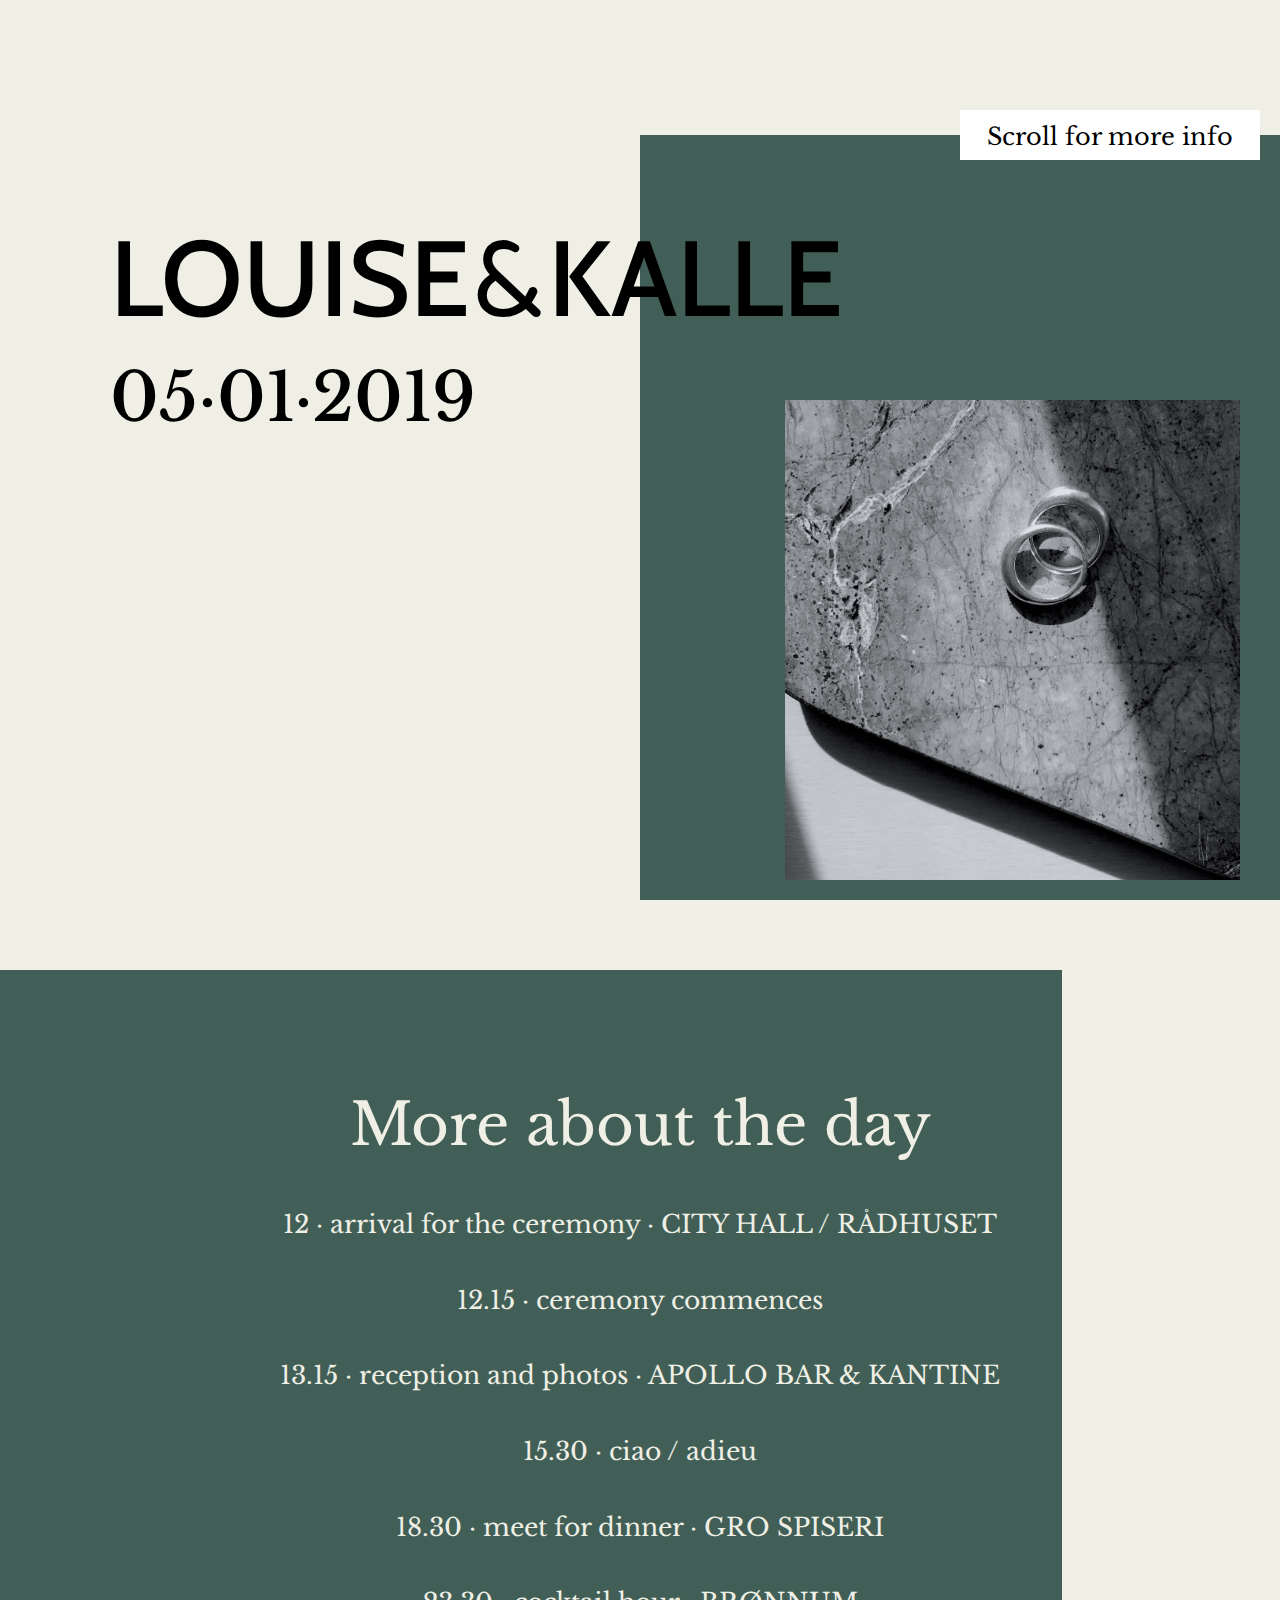
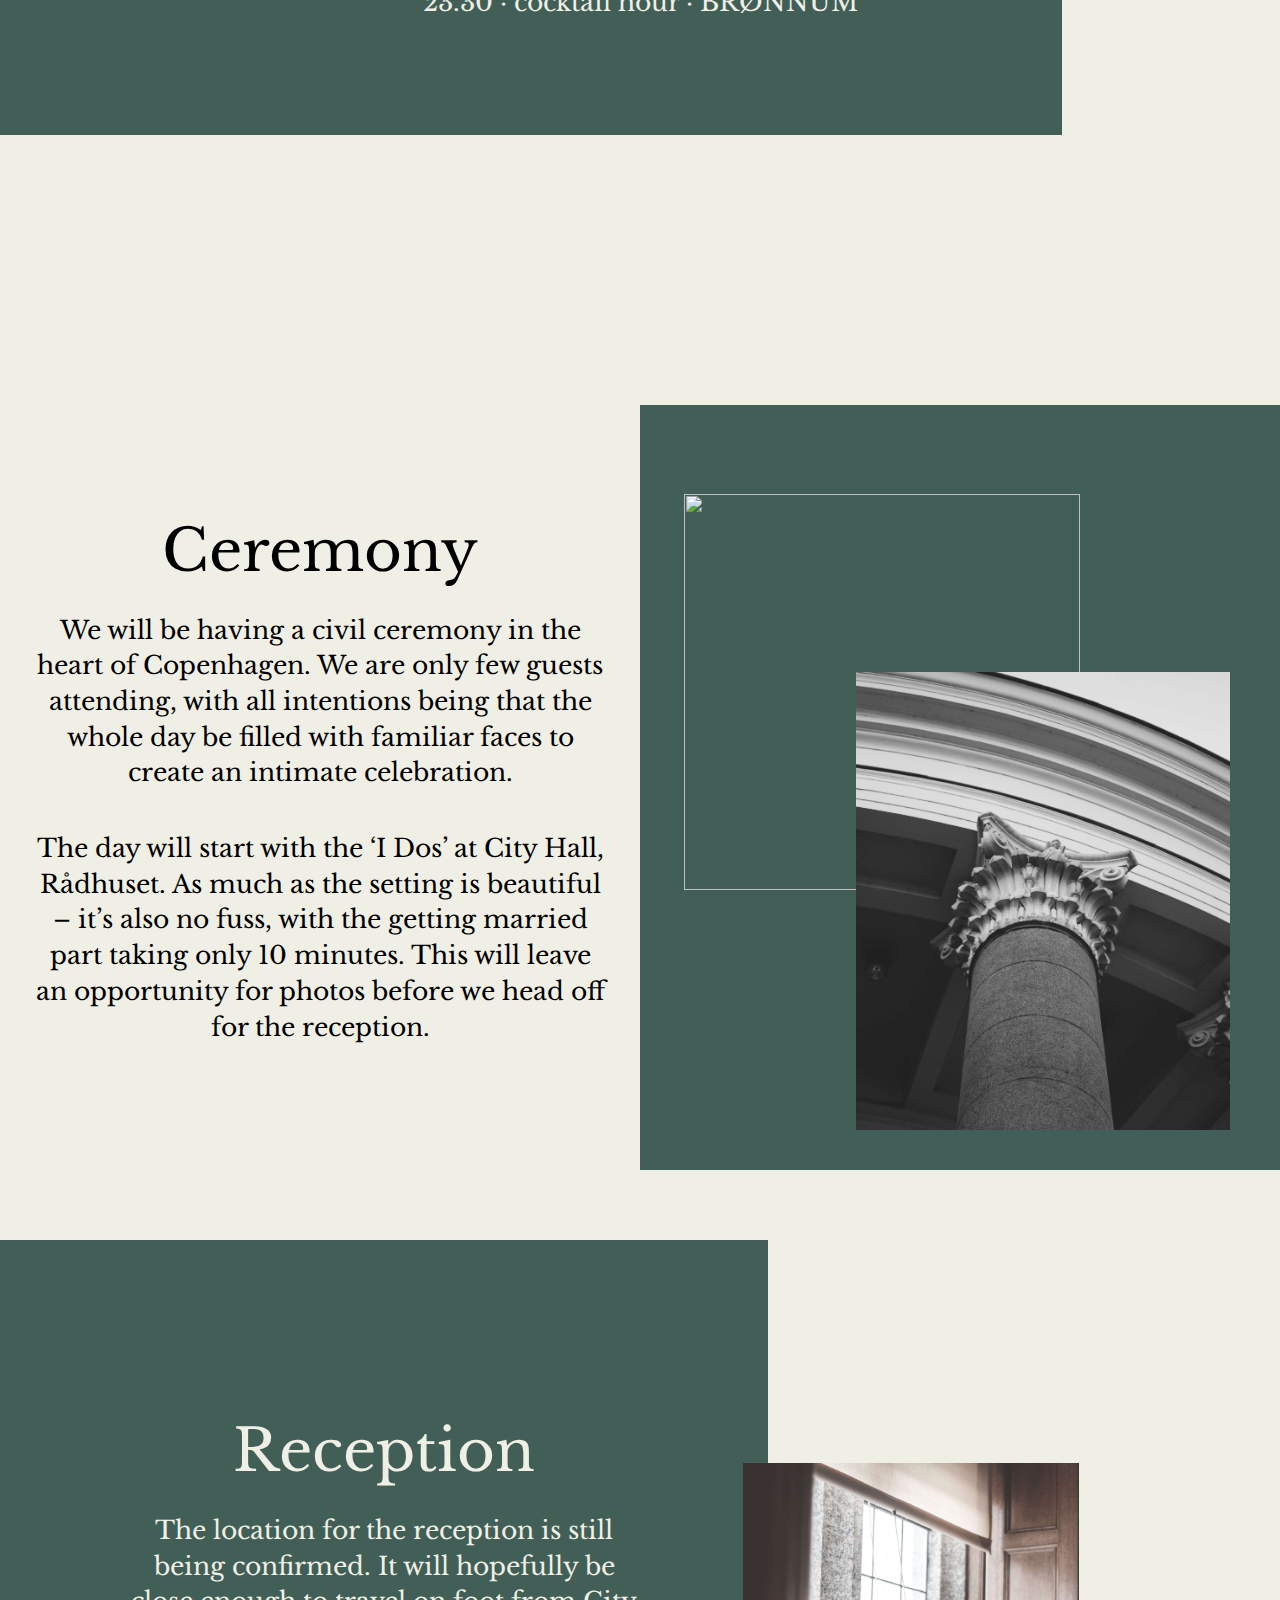
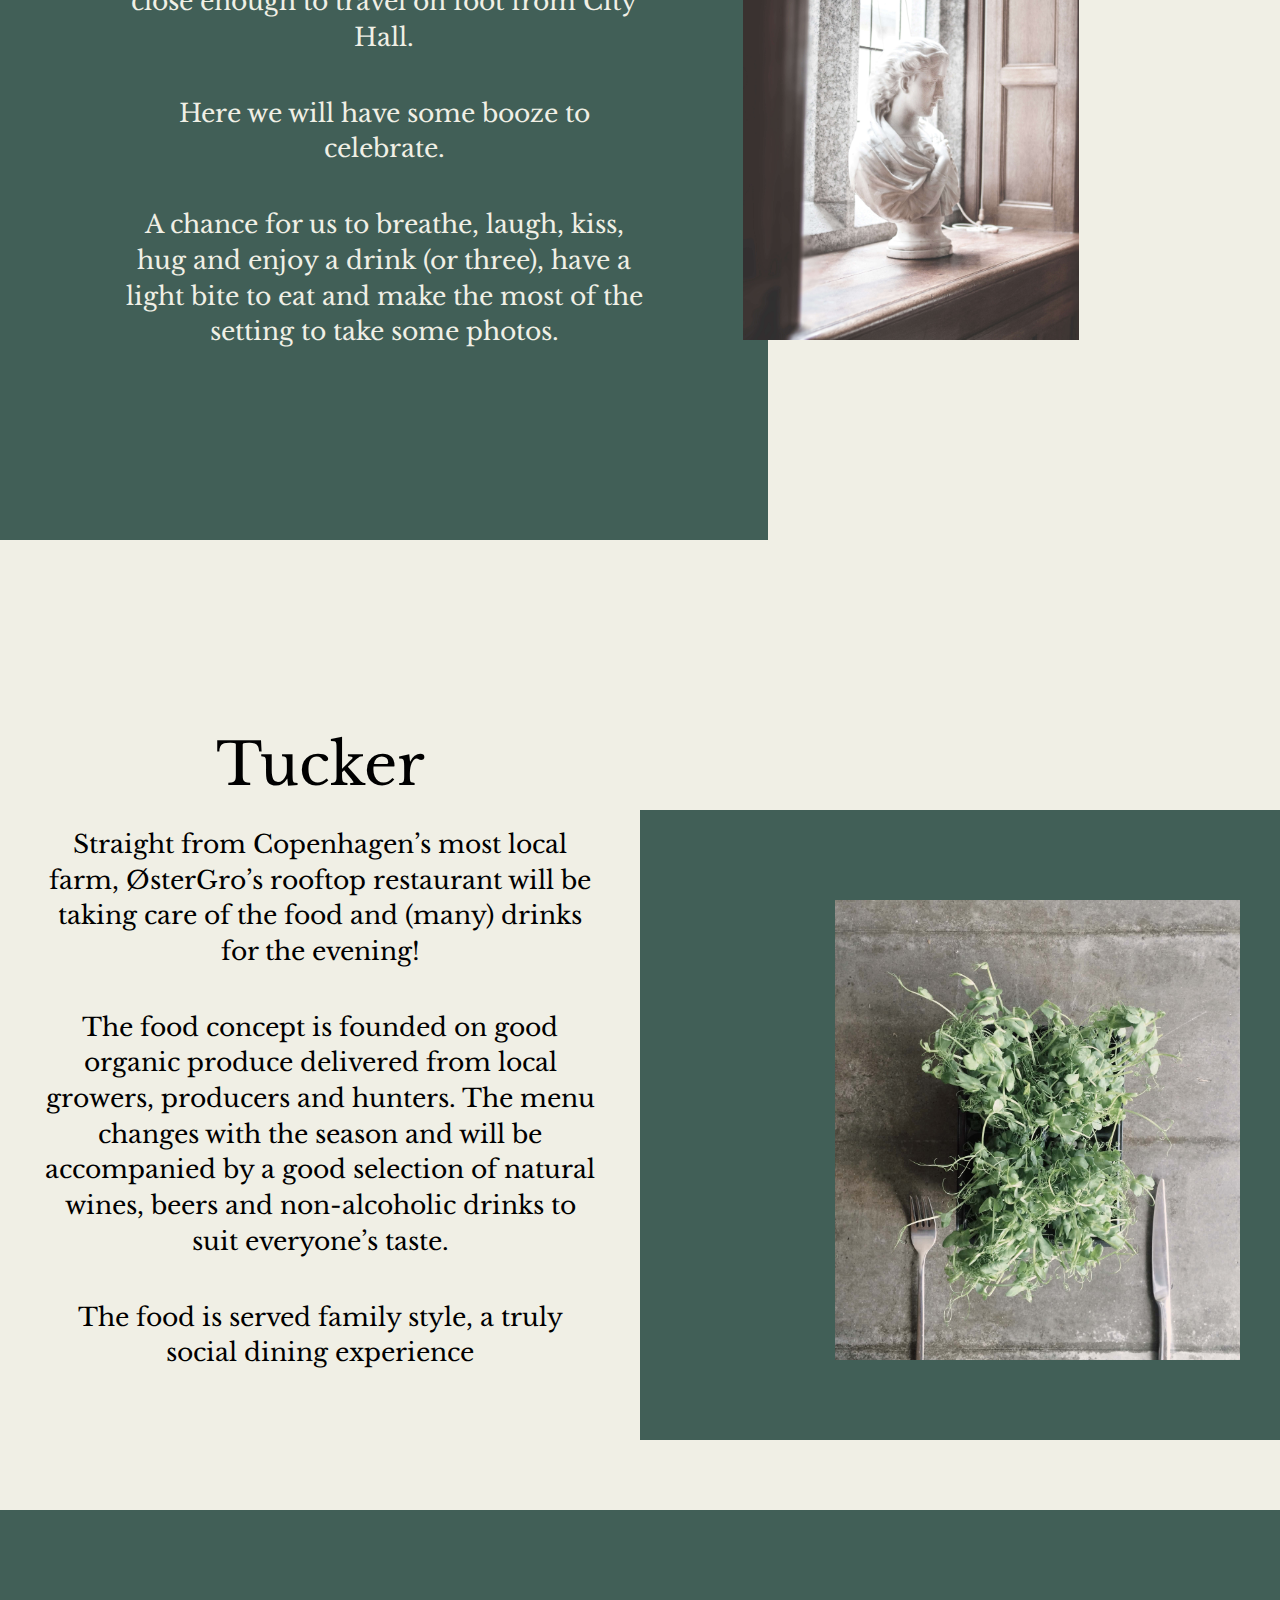
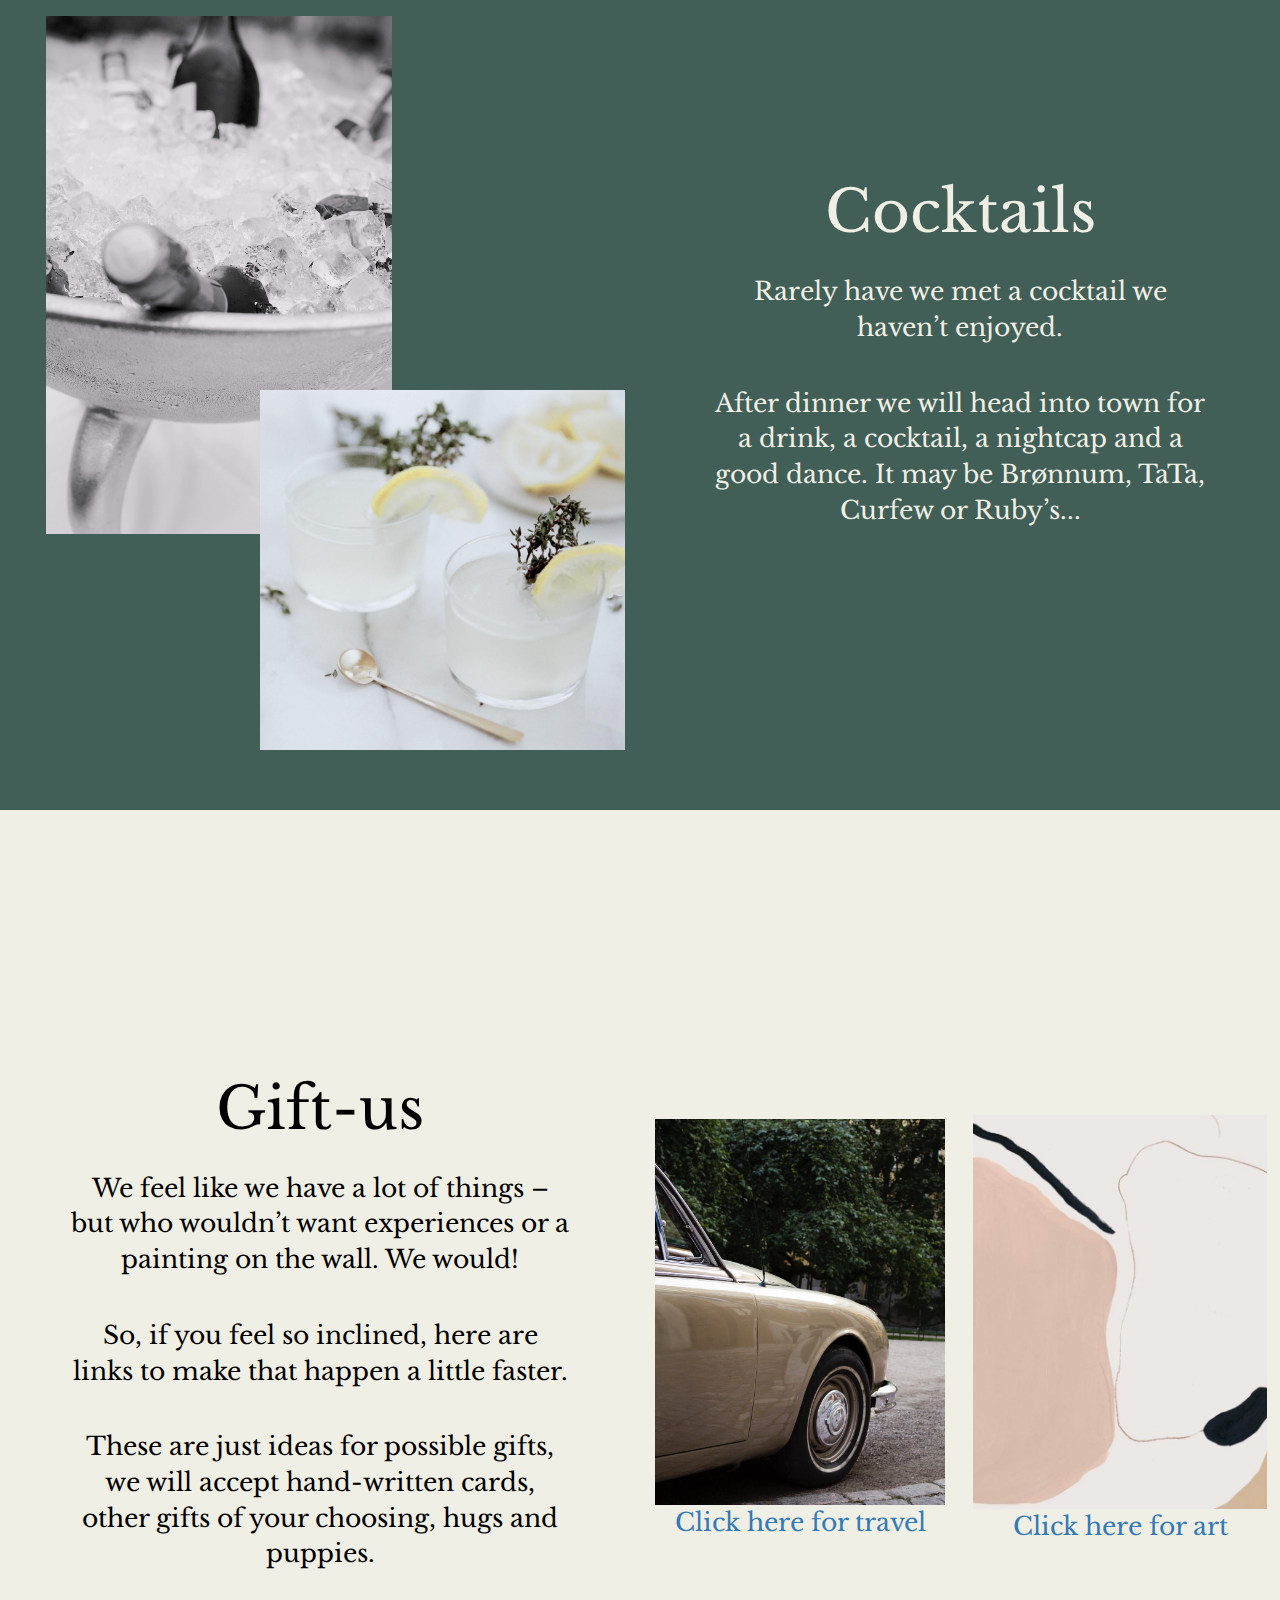
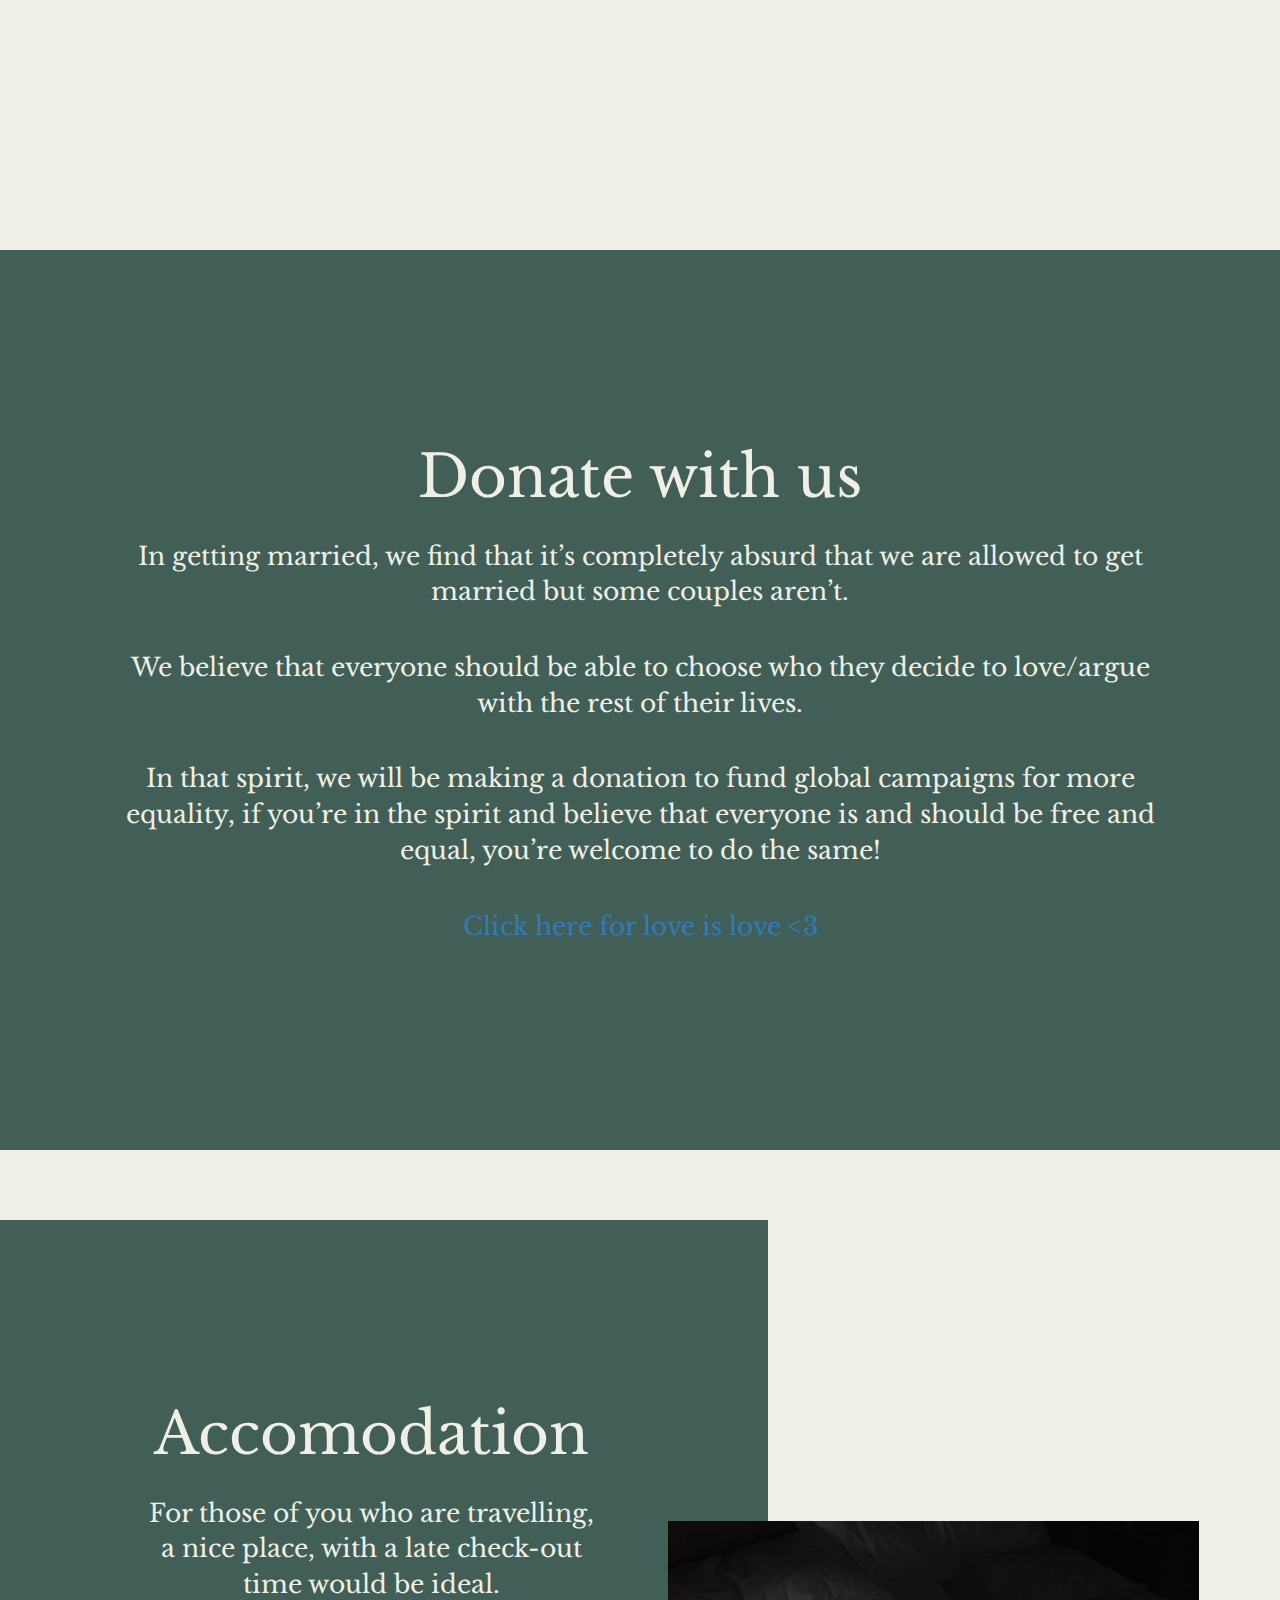
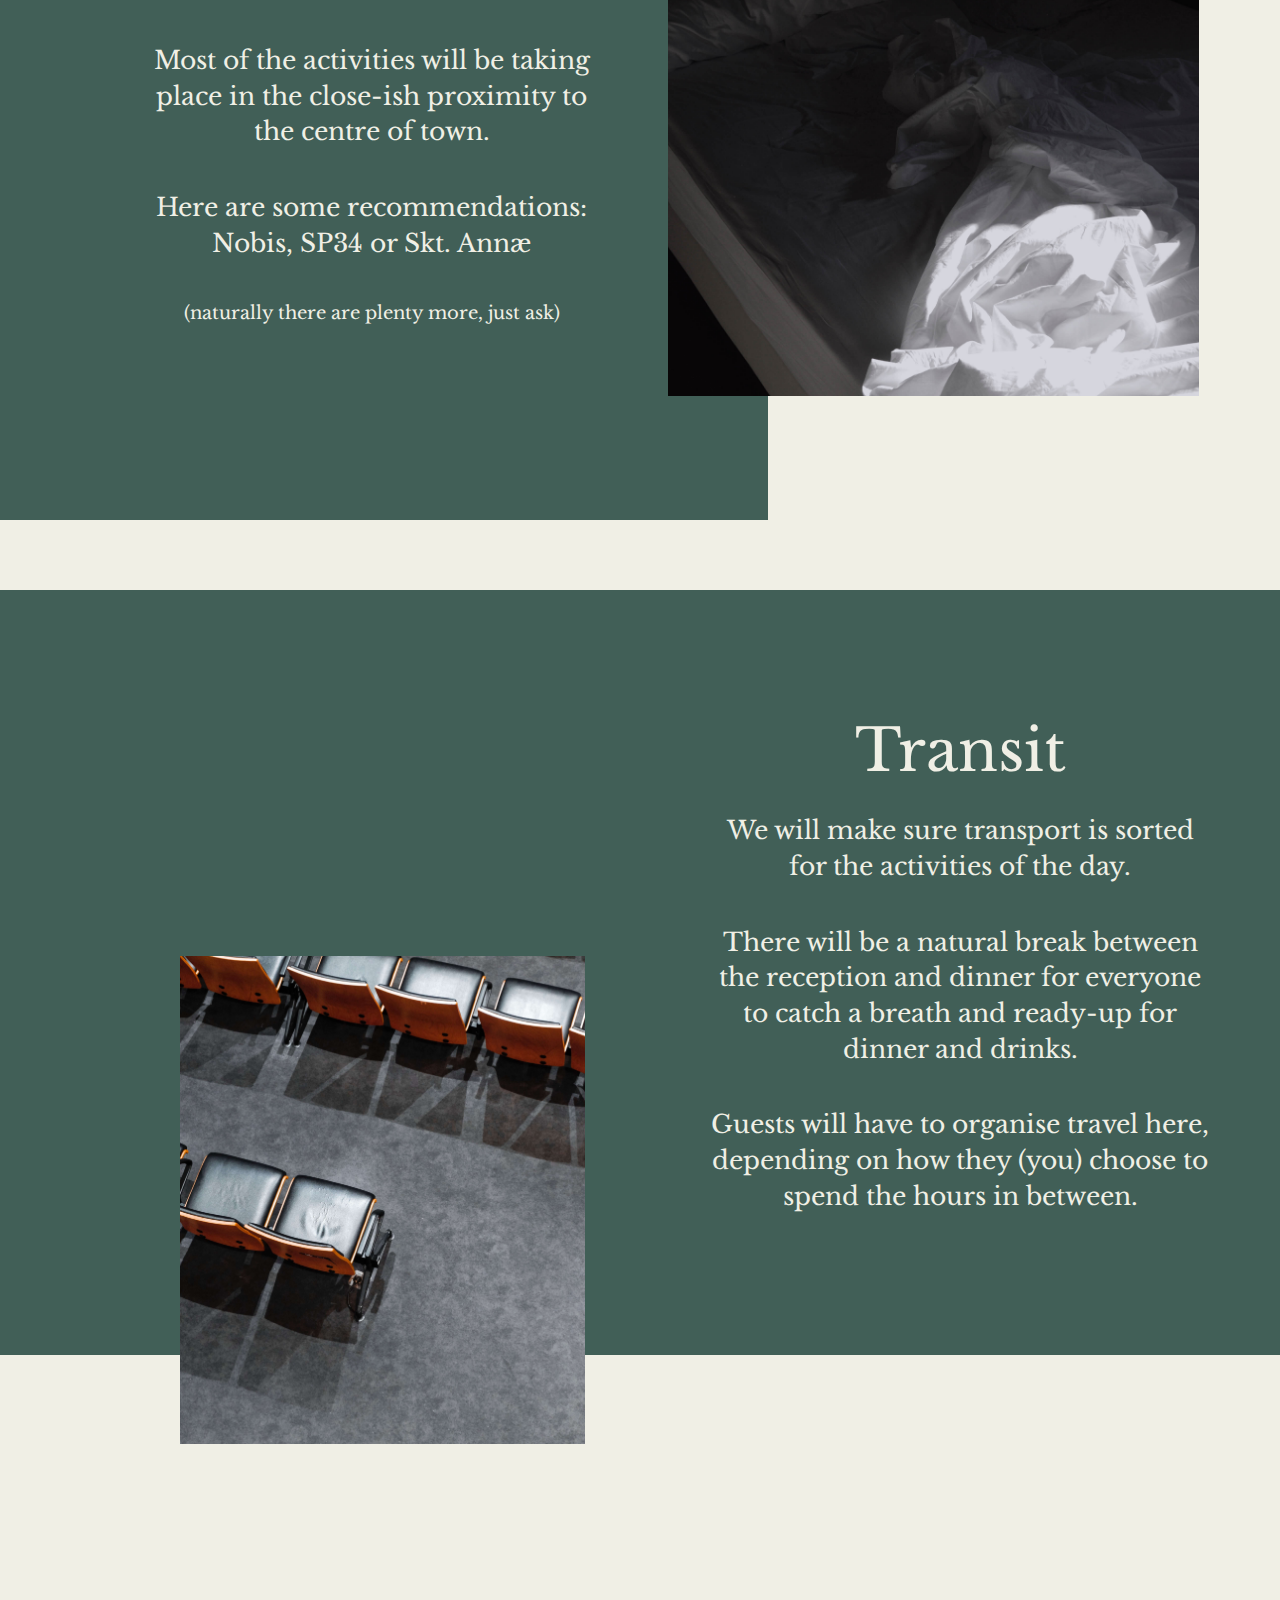
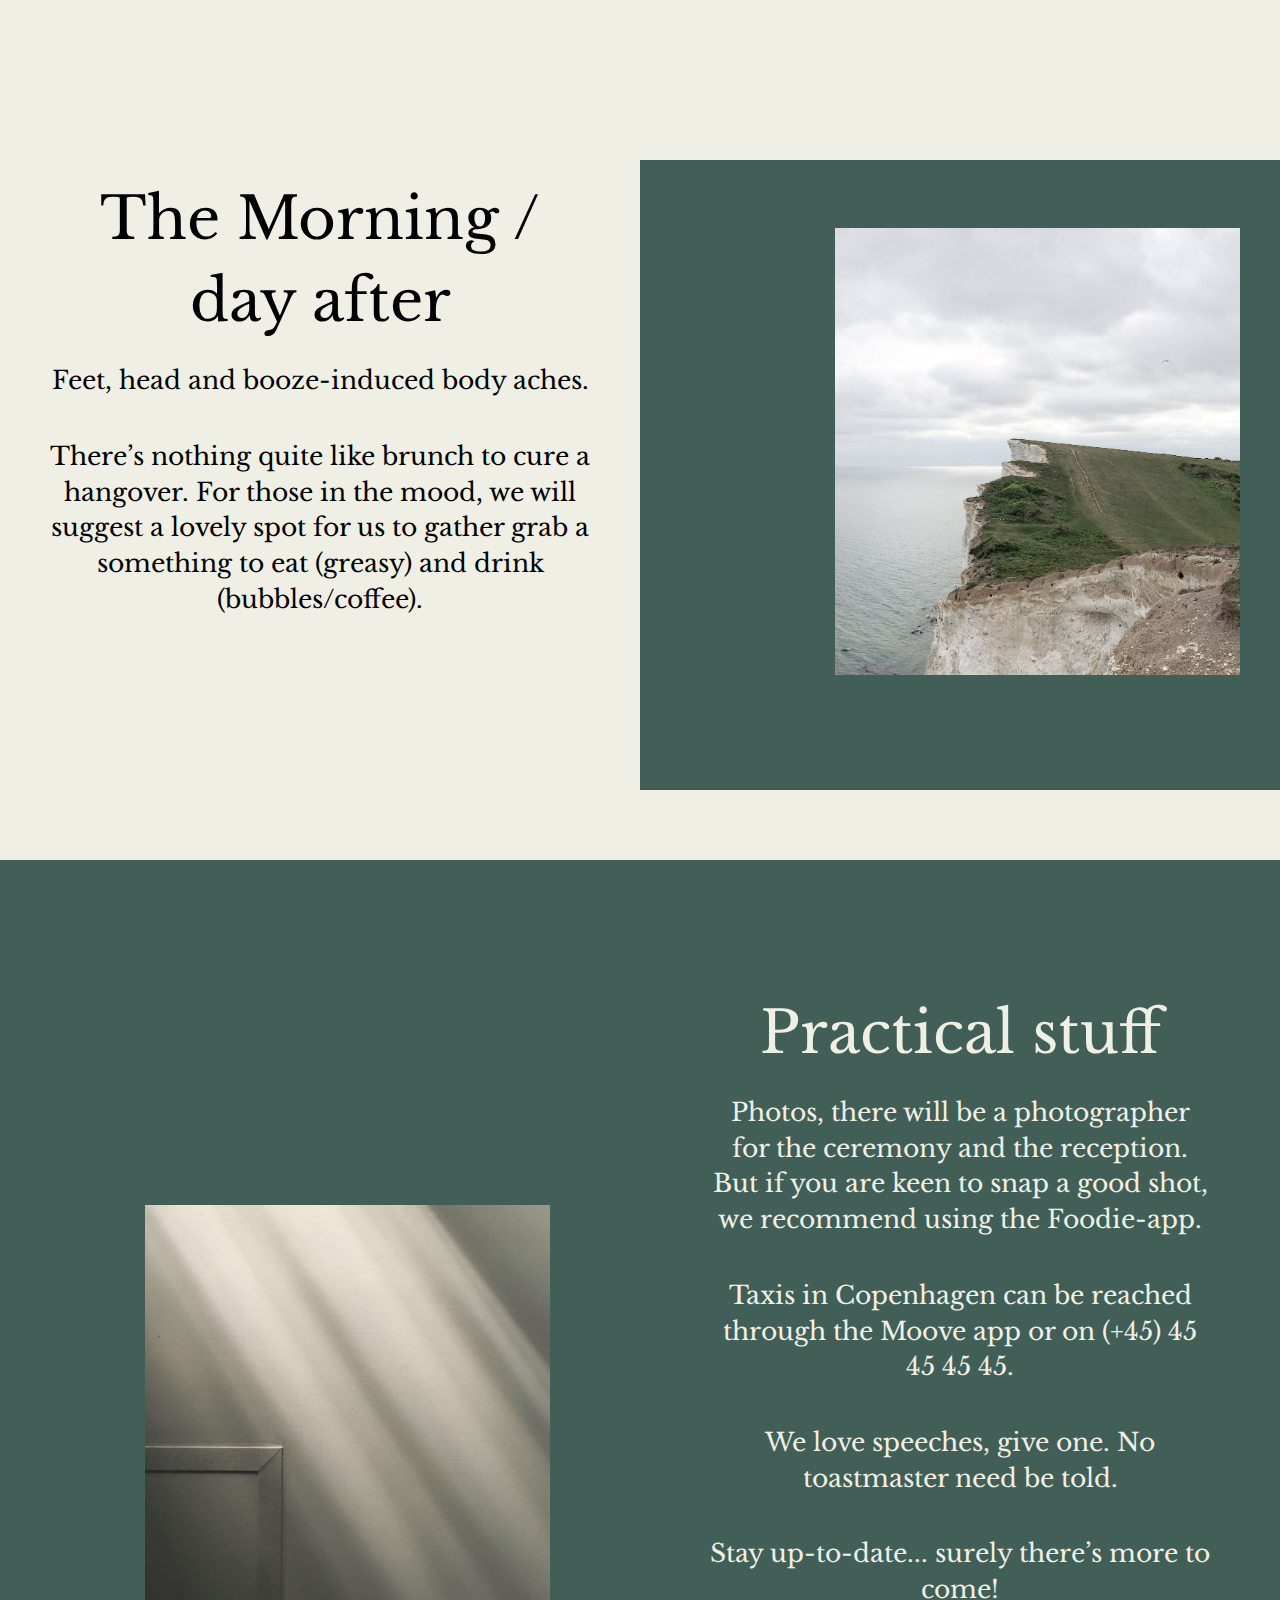
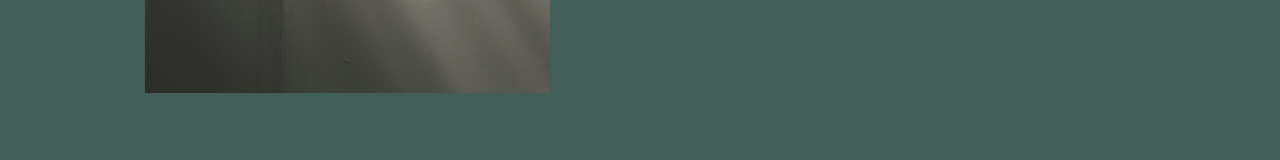
==== commit 54633673: "updated agenda and mobile version" ====
--- a/index.html
+++ b/index.html
@@ -62,12 +62,12 @@
           <!-- Remember to update the text for smaller versions as well -->
           <div id="title" class="title-text-size">More about the day</div>
           <div id="bullets">
-            <div id="bullet" class="sub-text-size">12-ish &middot; arrival for the ceremony &middot; CITY HALL / RÅDHUSET<br></div>
+            <div id="bullet" class="sub-text-size">12 &middot; arrival for the ceremony &middot; CITY HALL / RÅDHUSET<br></div>
               <div id="bullet" class="sub-text-size">12.15 &middot; ceremony commences<br></div>
-                <div id="bullet" class="sub-text-size">13.15 &middot; reception and photos &middot; TBC<br></div>
+                <div id="bullet" class="sub-text-size">13.15 &middot; reception and photos &middot; APOLLO BAR & KANTINE<br></div>
                   <div id="bullet" class="sub-text-size">15.30 &middot; ciao / adieu<br></div>
-                    <div id="bullet" class="sub-text-size">19.30 &middot; meet for dinner &middot; ØsterGro<br></div>
-                      <div id="bullet" class="sub-text-size">21-ish &middot; cocktail hour &middot; TBC</div>
+                    <div id="bullet" class="sub-text-size">18.30 &middot; meet for dinner &middot; GRO SPISERI<br></div>
+                      <div id="bullet" class="sub-text-size">23.30 &middot; cocktail hour &middot; BRØNNUM</div>
                     </div>
                   </div>
                   <div id="about-day-left-container">
@@ -330,16 +330,22 @@
           </div>
         </div>
       </div>
-    <div id="small-version" class="medium-size">
-      <div class="green-box white-text small-text">
-        <div class="title-text-size">Mobile version to come soon :)</div>
+      <div id="small-version" class="medium-size">
+        <div class="green-box white-text small-text">
+        <!-- <div class="title-text-size">Mobile version to come soon :)</div> -->
+        <div id="title" class="mobile-title-text-size">More about the day</div>
+        <div id="bullets">
+          <div id="bullet" class="mobile-sub-text-size">12 &middot; arrival for the ceremony &middot; CITY HALL / RÅDHUSET<br></div>
+          <div id="bullet" class="mobile-sub-text-size">12.15 &middot; ceremony commences<br></div>
+          <div id="bullet" class="mobile-sub-text-size">13.15 &middot; reception and photos &middot; APOLLO BAR & KANTINE<br></div>
+          <div id="bullet" class="mobile-sub-text-size">15.30 &middot; ciao / adieu<br></div>
+          <div id="bullet" class="mobile-sub-text-size">18.30 &middot; meet for dinner &middot; GRO SPISERI<br></div>
+          <div id="bullet" class="mobile-sub-text-size">23.30 &middot; cocktail hour &middot; BRØNNUM</div>
+          <div id="bullet" class="mobile-small-text-size">For more information on the wedding please visit the site from your computer </div>    
+
+        </div>
         <!-- <div class="front-sub-text">05&middot;01&middot;2019</div> -->
       </div>
-      <!-- <div class="white-box black-text small-text">
-        <div class="front-title">LOUISE<span>&</span>KALLE test again</div>
-        <div class="front-sub-text">05&middot;01&middot;2019</div>
-      </div> -->
-
     </div>
   </body>
 
--- a/general.css
+++ b/general.css
@@ -7,6 +7,10 @@
 .title-text-size{ font-size: 70px; }
 .sub-text-size{ font-size: 27px; }
 .medium-size{ display: none!important; }
+
+.mobile-title-text-size{ font-size: 30px; }
+.mobile-sub-text-size{ font-size: 14px; }
+.mobile-small-text-size{ font-size: 10px; }
 img {
     height: auto;
     width: auto; /* ie8 */
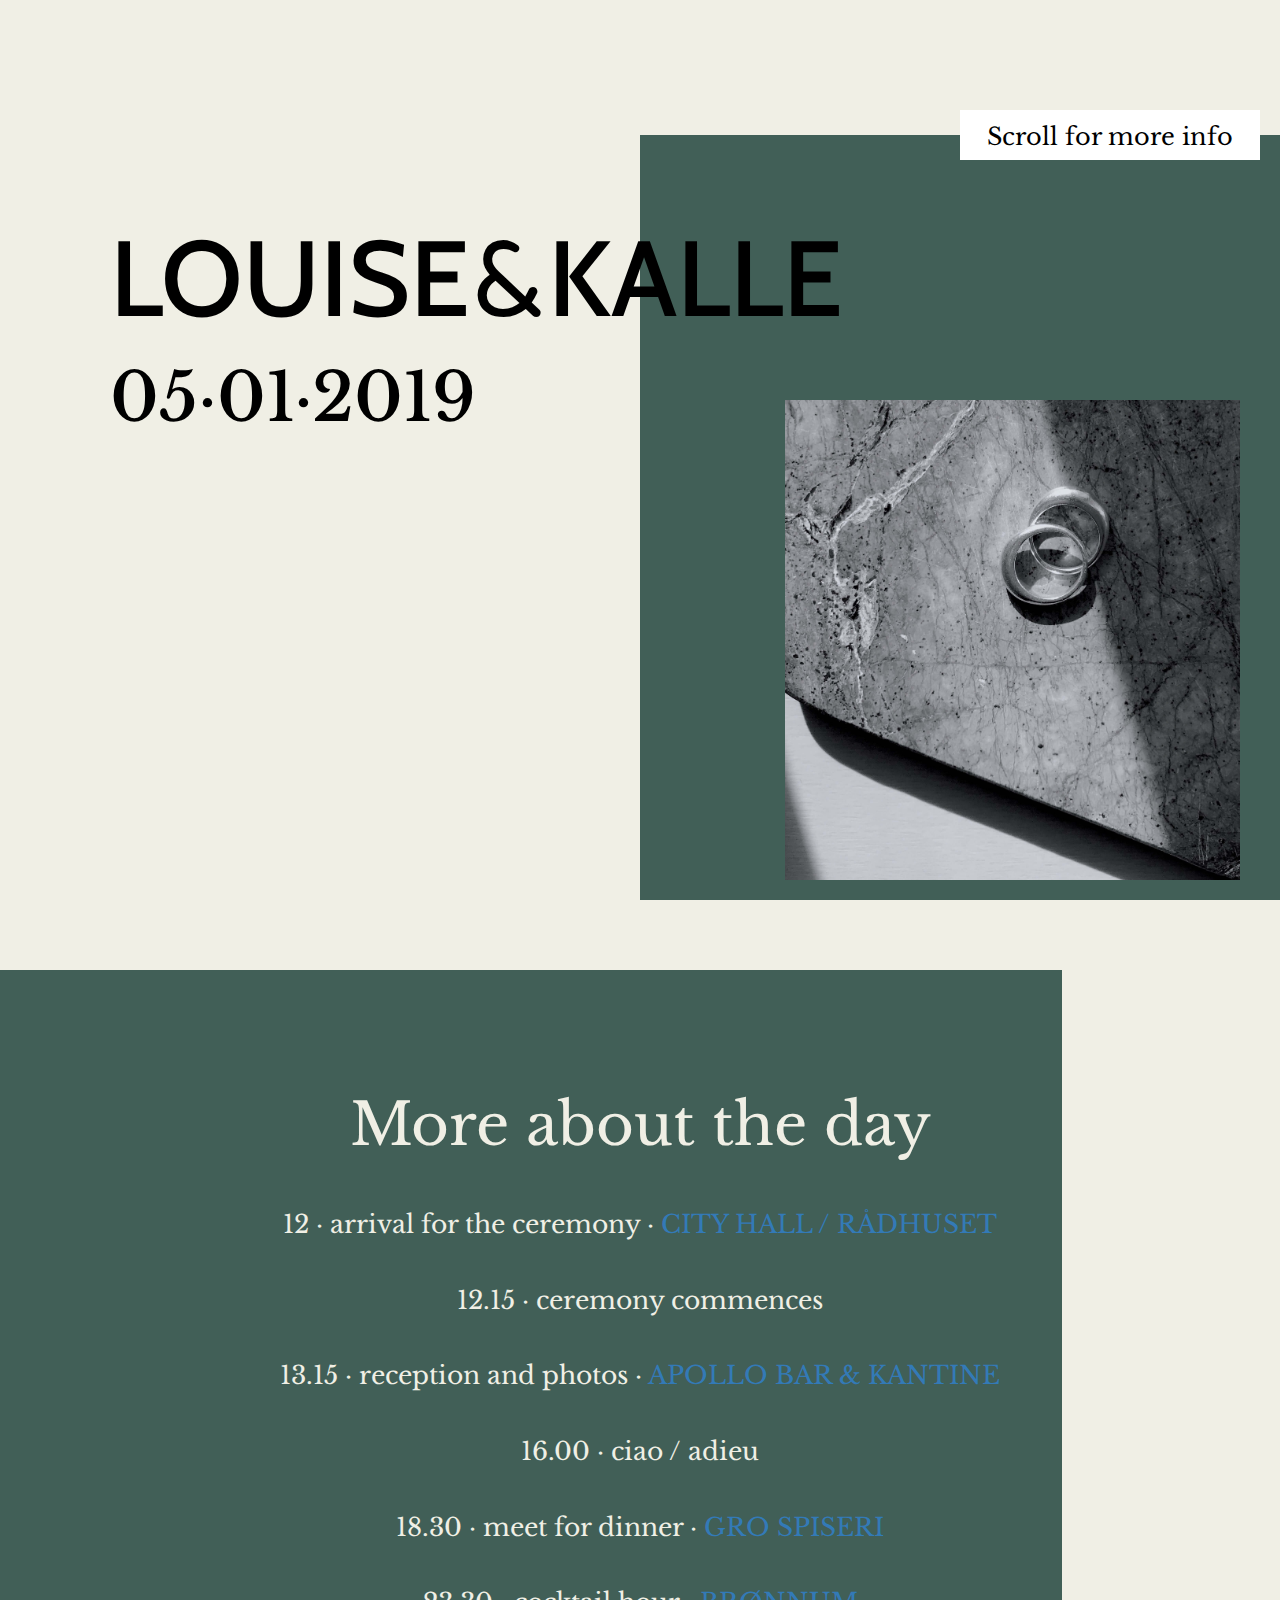
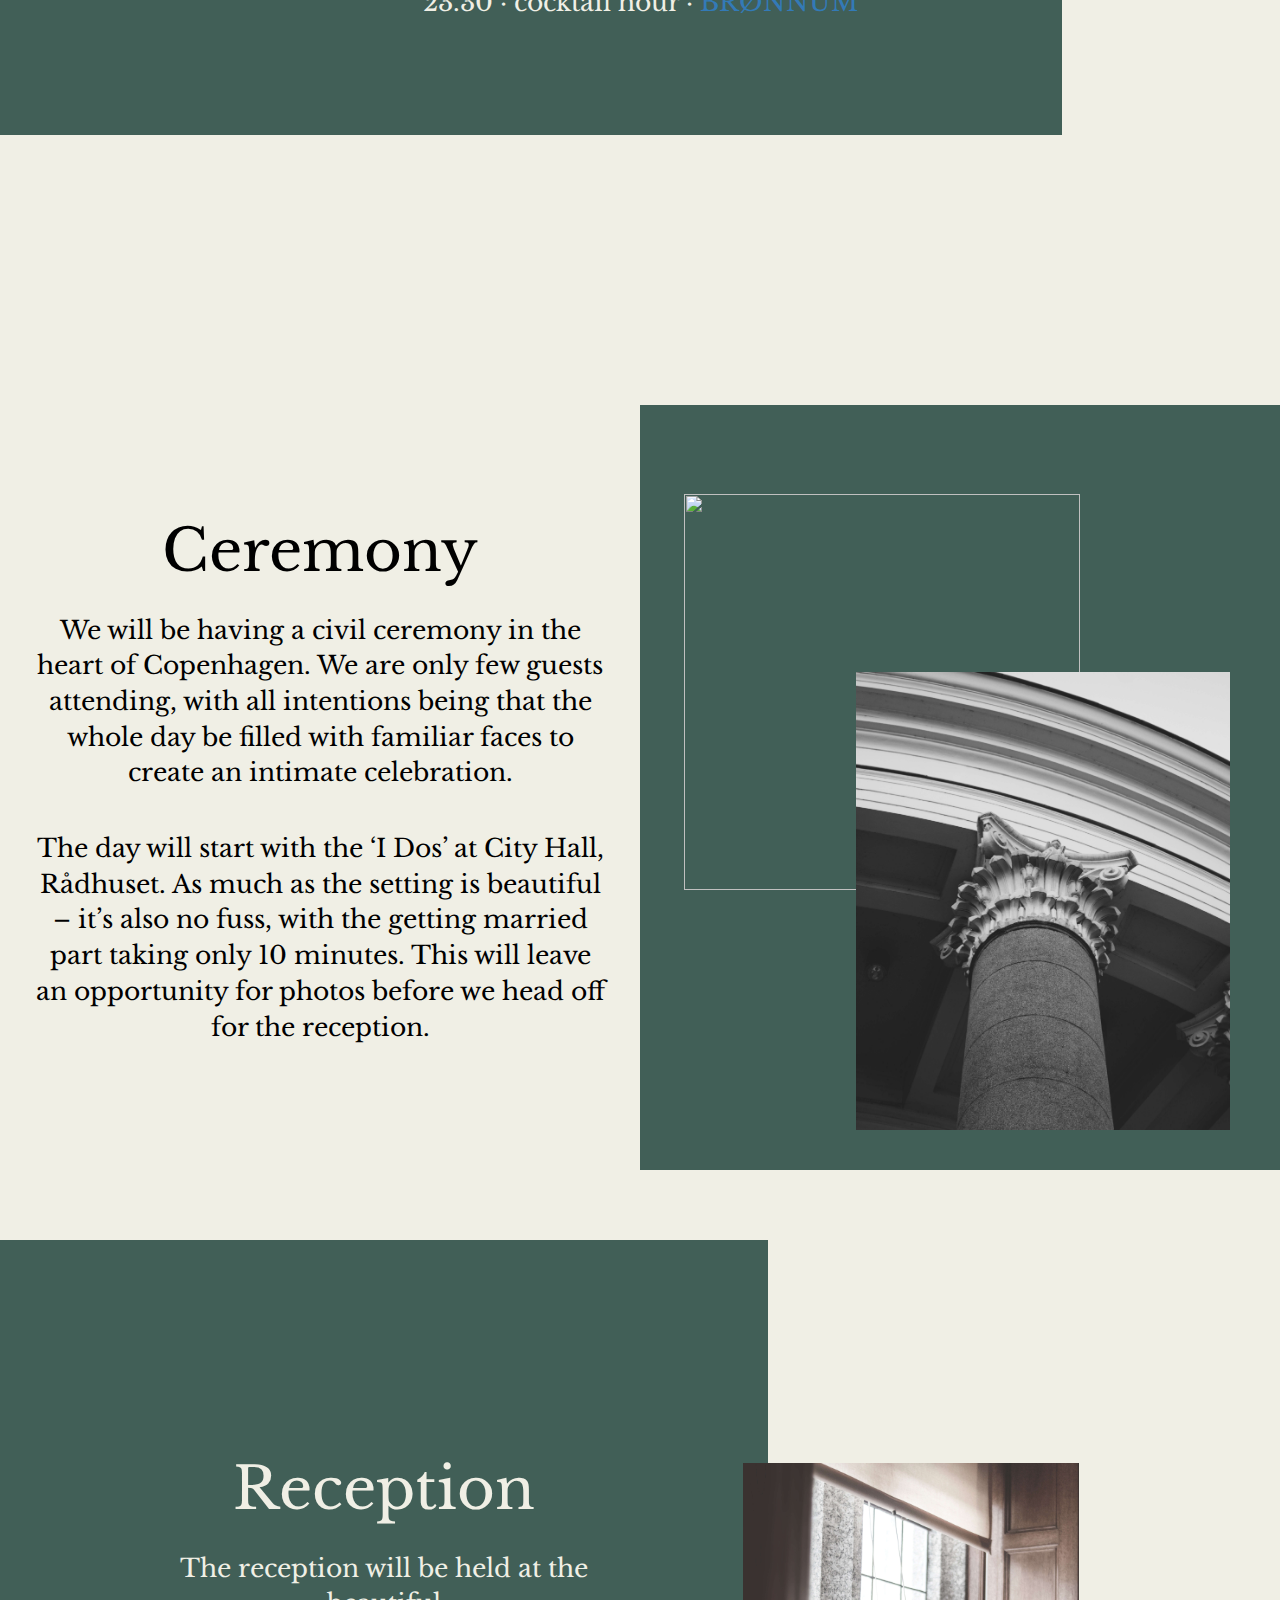
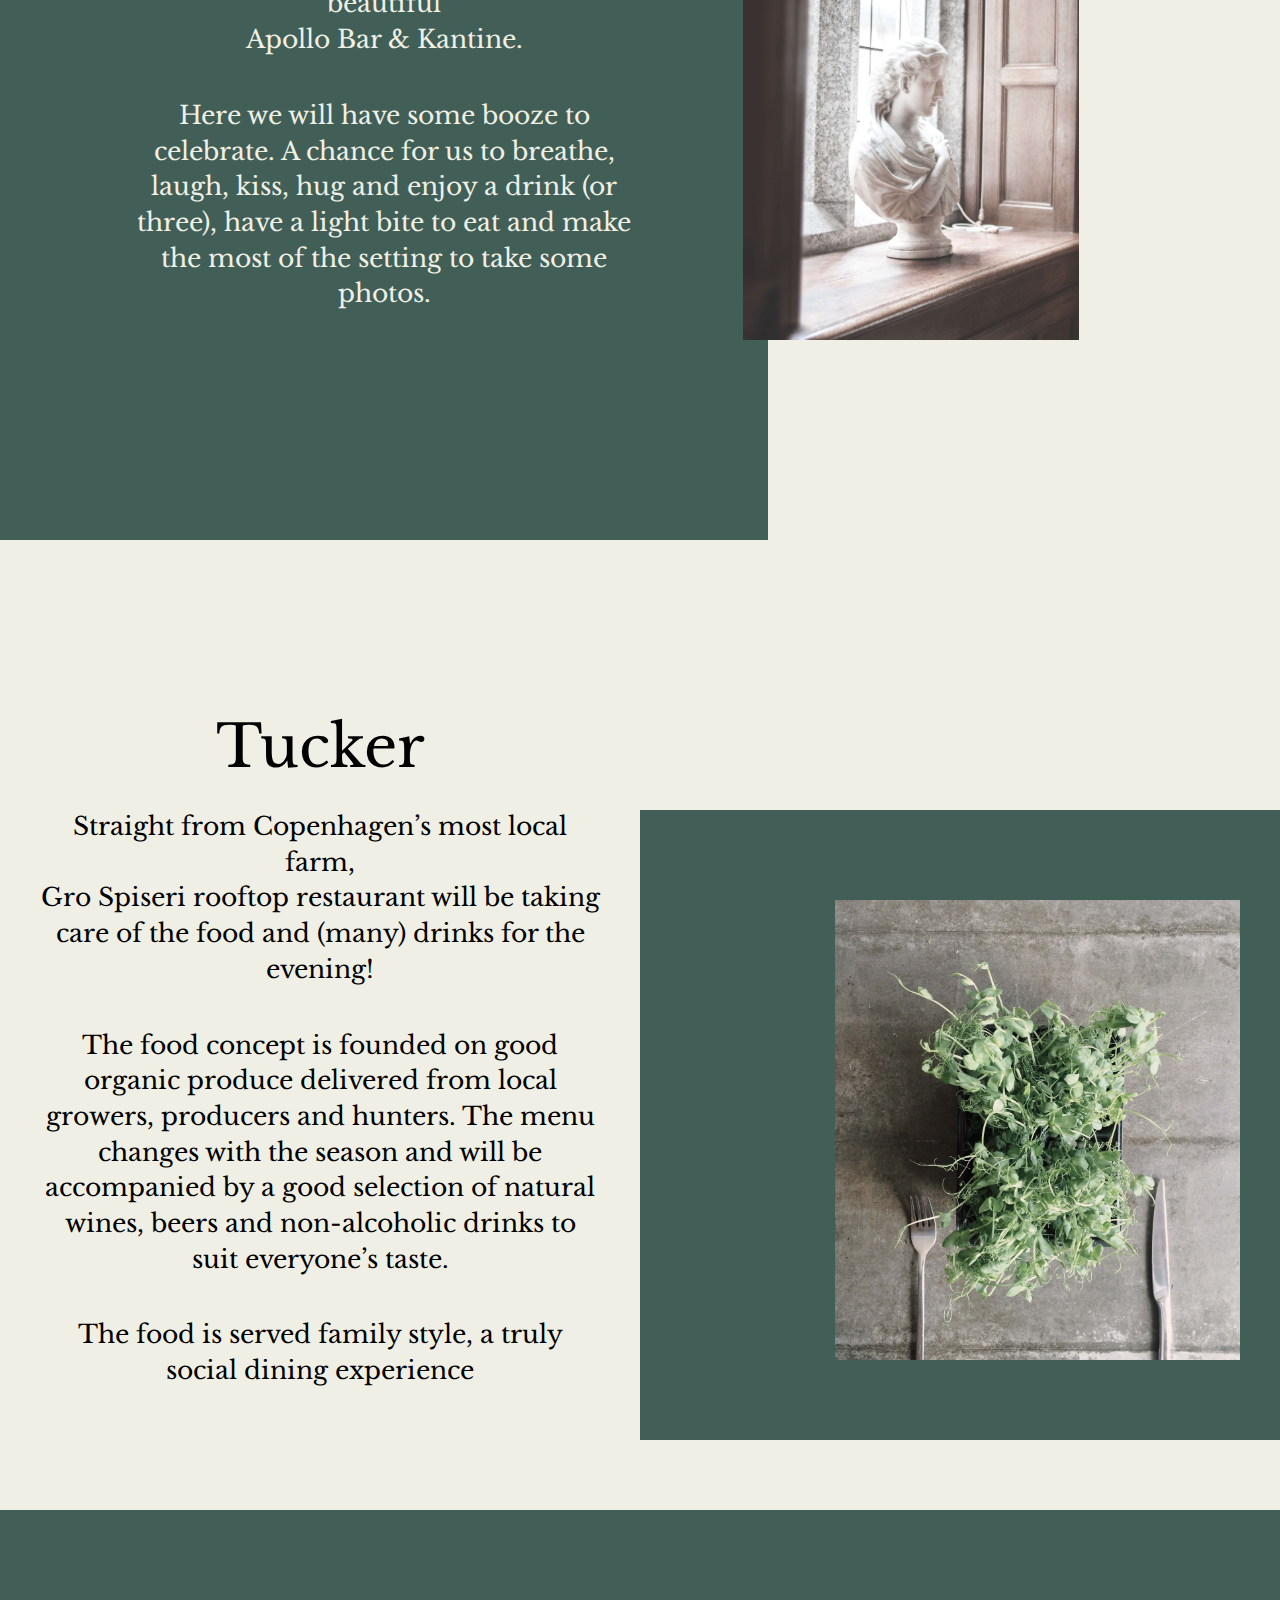
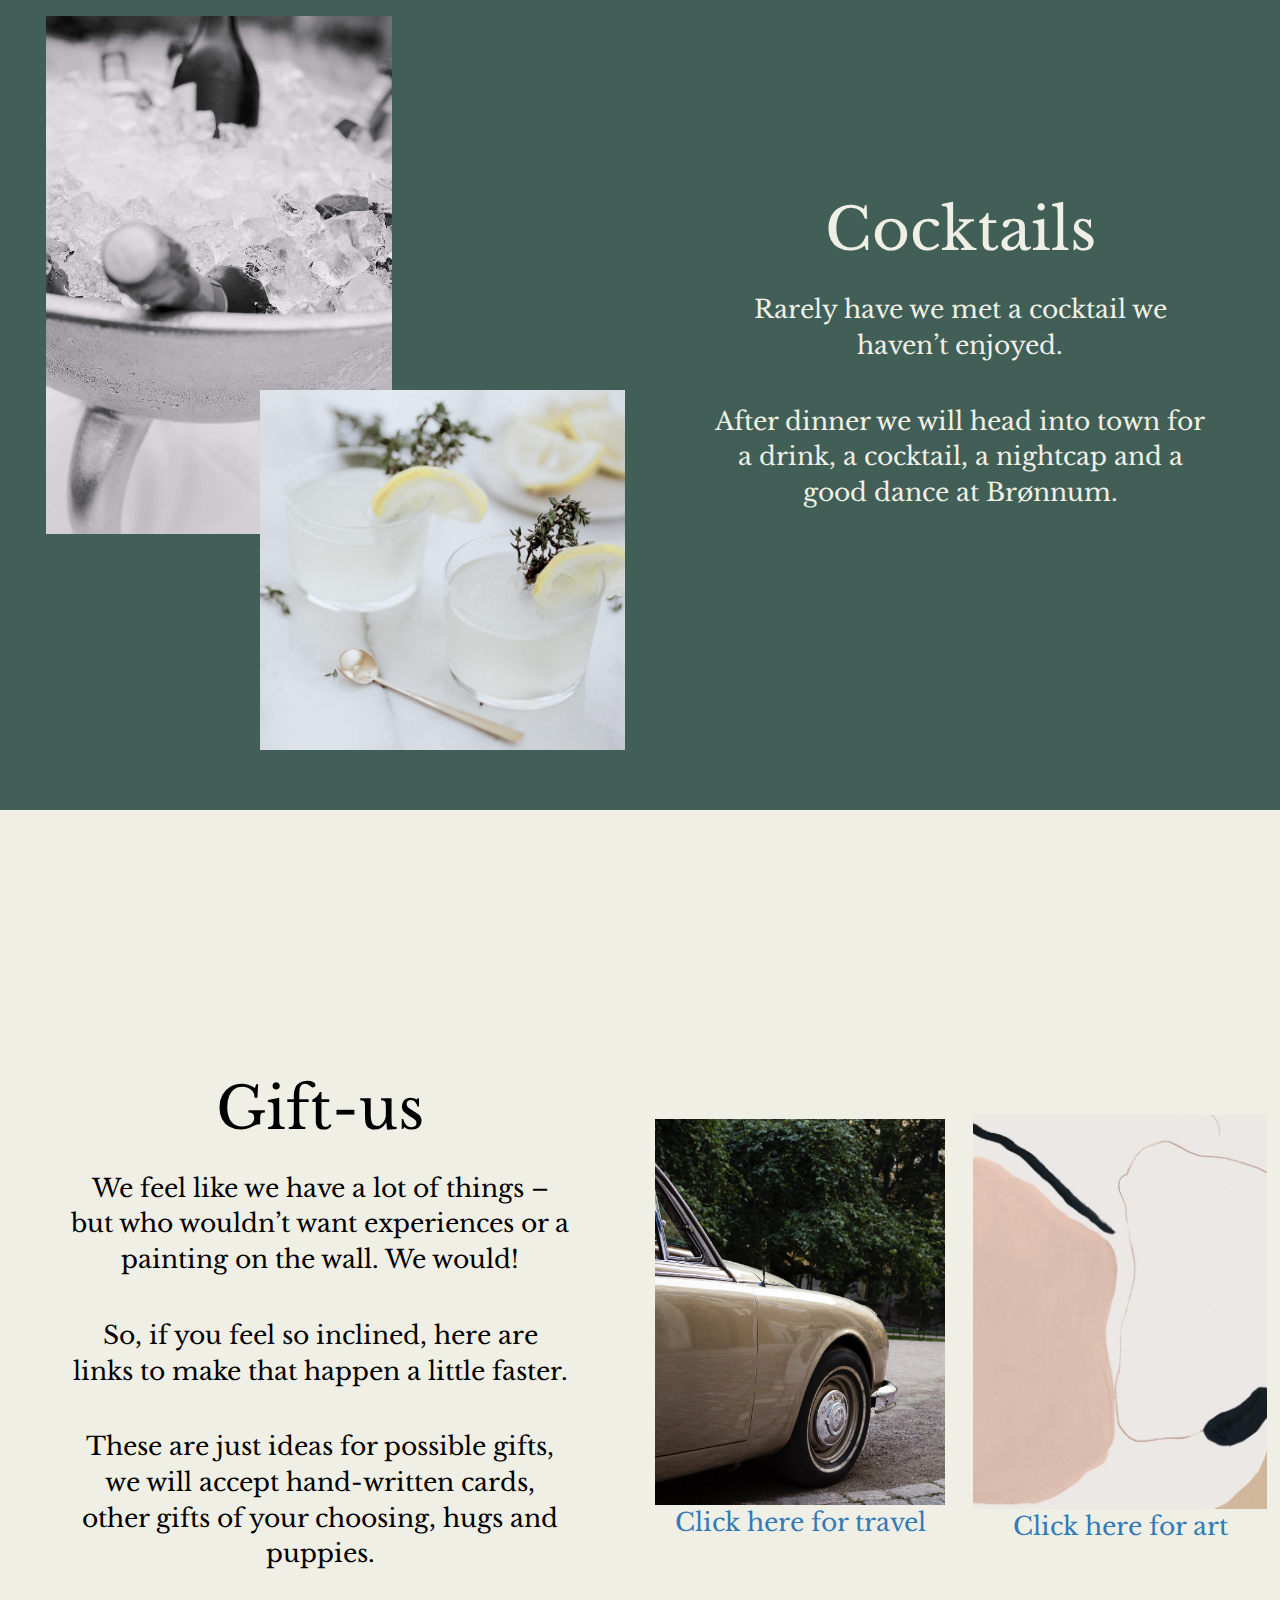
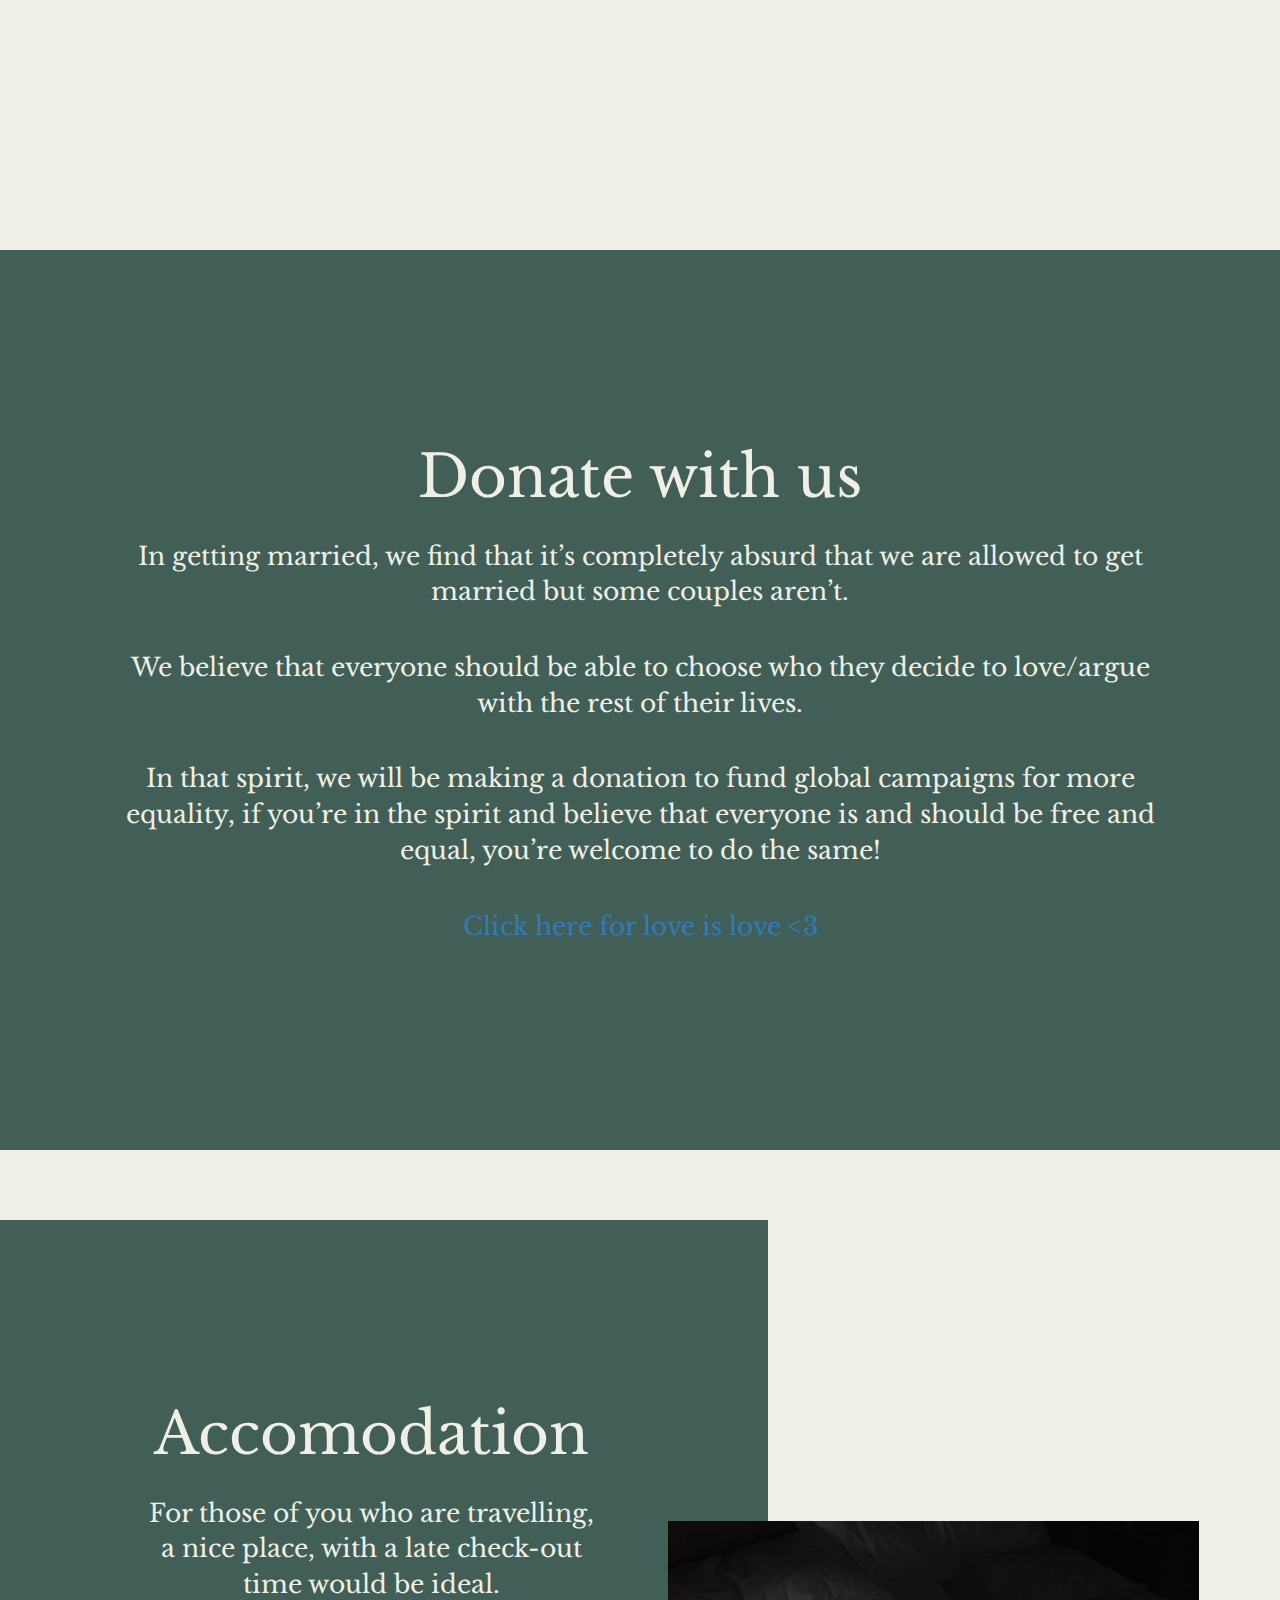
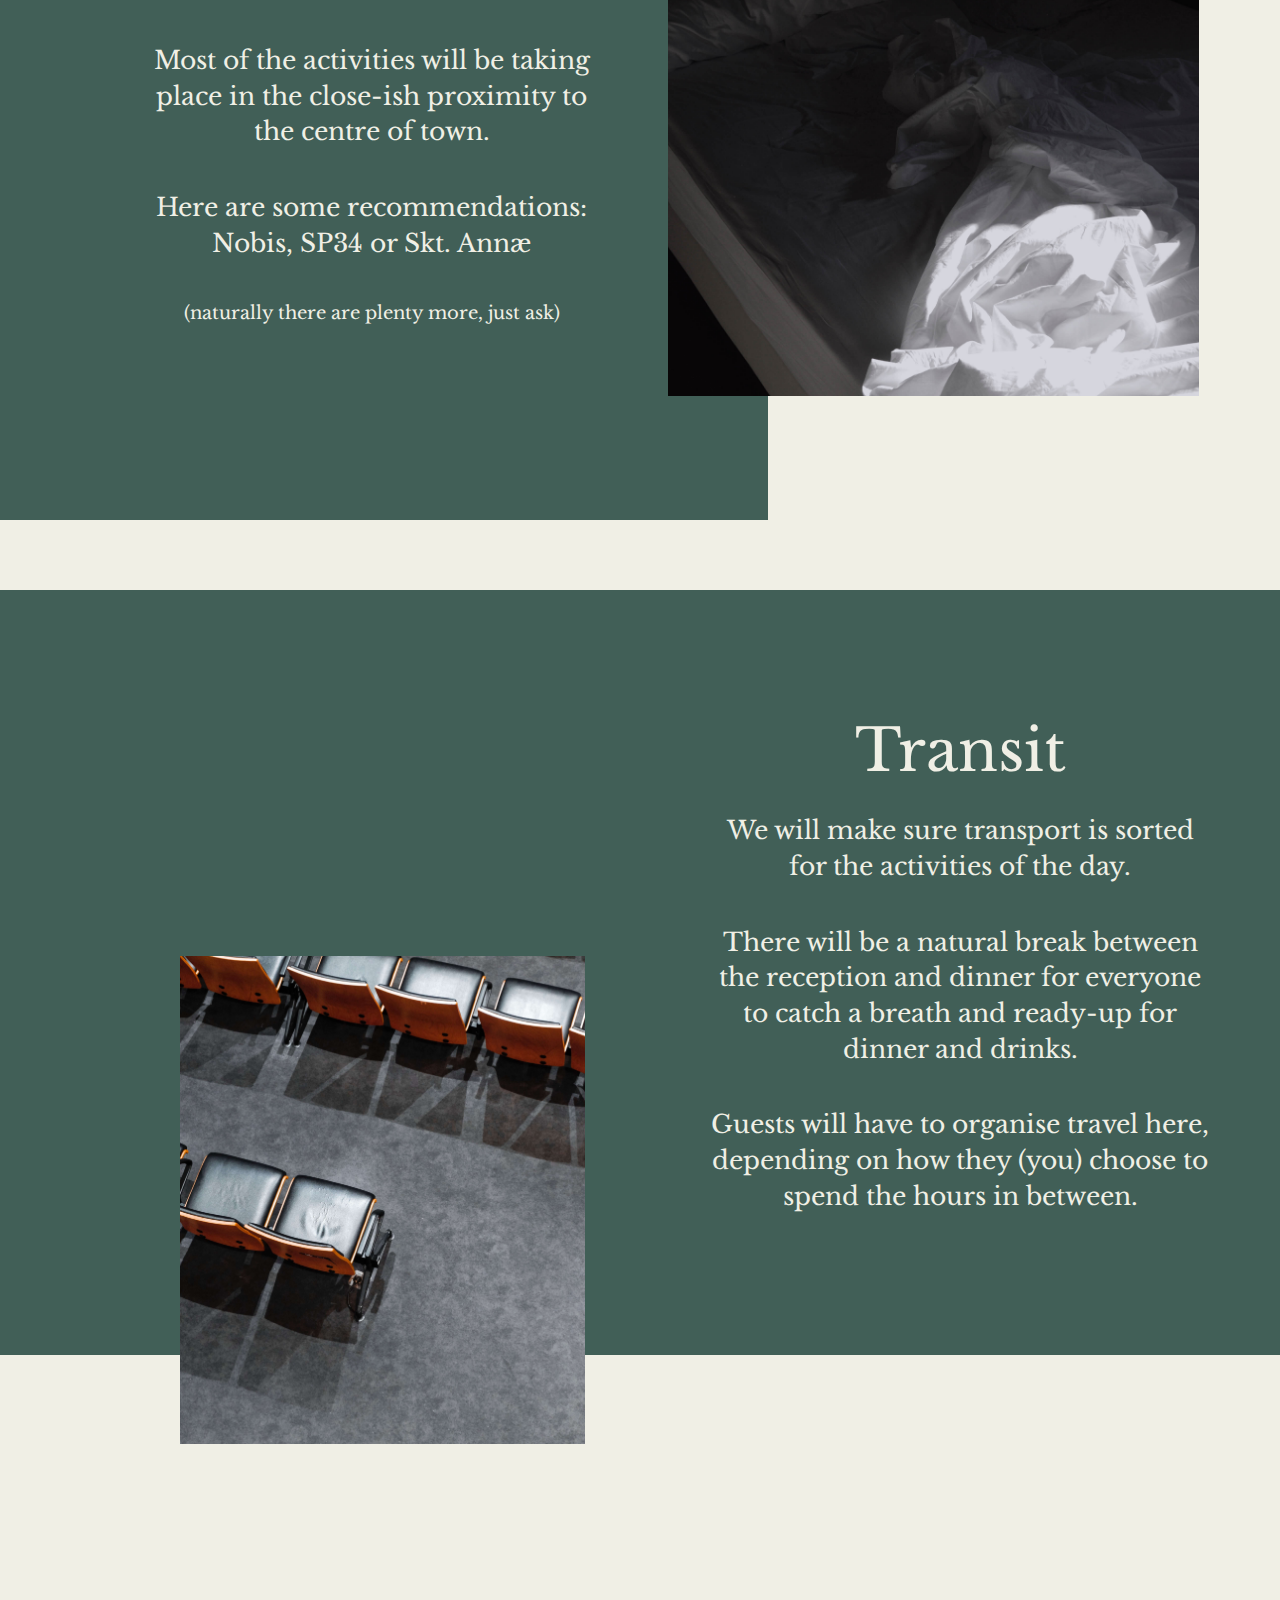
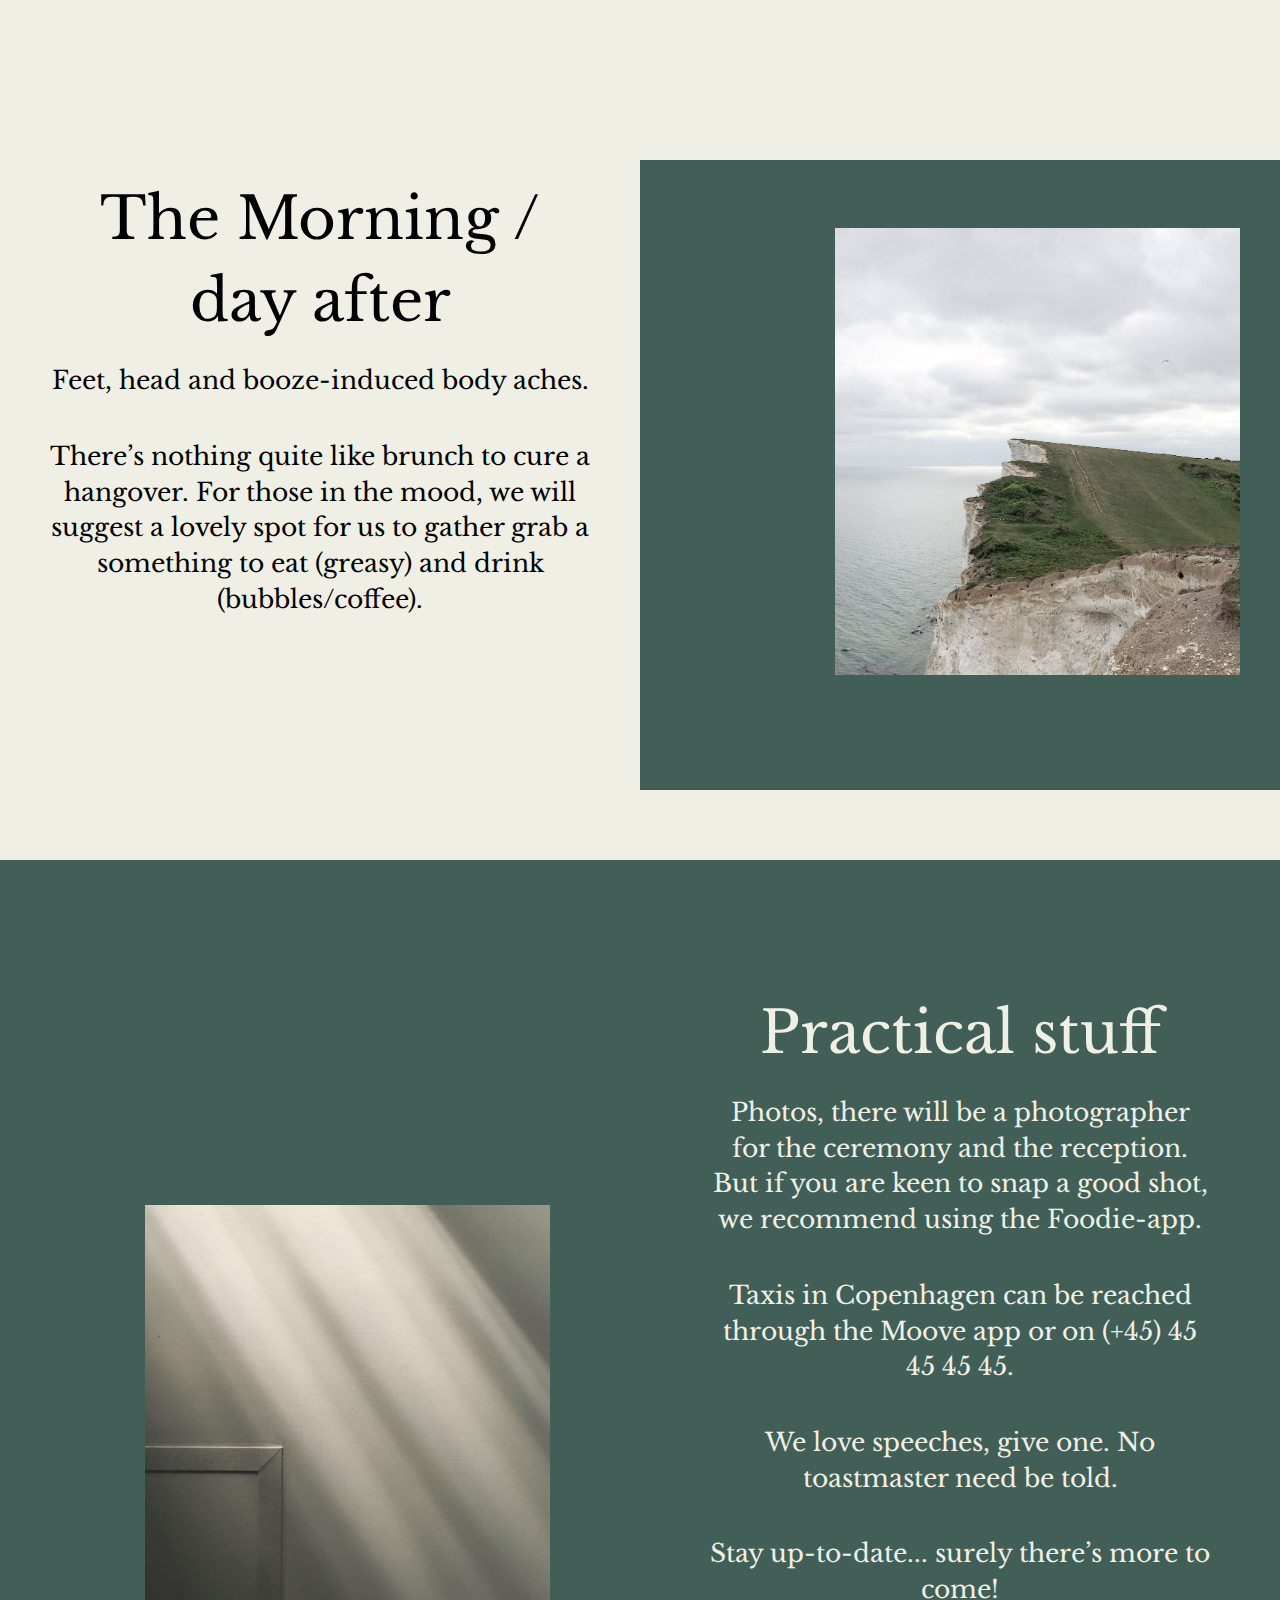
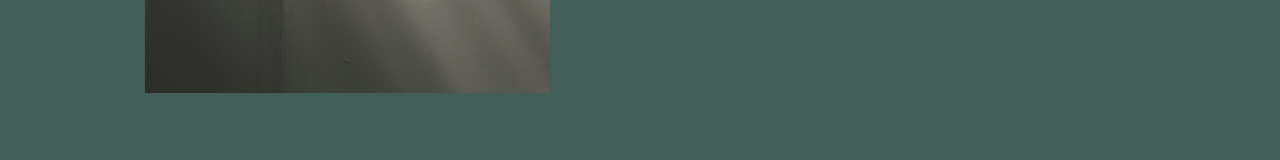
==== commit b8605079: "content updates" ====
--- a/index.html
+++ b/index.html
@@ -62,12 +62,12 @@
           <!-- Remember to update the text for smaller versions as well -->
           <div id="title" class="title-text-size">More about the day</div>
           <div id="bullets">
-            <div id="bullet" class="sub-text-size">12 &middot; arrival for the ceremony &middot; CITY HALL / RÅDHUSET<br></div>
+            <div id="bullet" class="sub-text-size">12 &middot; arrival for the ceremony &middot; <a href="https://www.google.com/maps/place/K%C3%B8benhavns+R%C3%A5dhus/@55.6754049,12.5677558,16.68z/data=!4m13!1m7!3m6!1s0x4652531213b1de73:0x9cf41b37c74796c9!2zS8O4YmVuaGF2bnMgUsOlZGh1cywgMTU1MCBLw7hiZW5oYXZu!3b1!8m2!3d55.6754976!4d12.5701154!3m4!1s0x4652530df9af1805:0x44b329679d55715c!8m2!3d55.6752833!4d12.5701632" target="_blank">CITY HALL / RÅDHUSET</a><br></div>
               <div id="bullet" class="sub-text-size">12.15 &middot; ceremony commences<br></div>
-                <div id="bullet" class="sub-text-size">13.15 &middot; reception and photos &middot; APOLLO BAR & KANTINE<br></div>
-                  <div id="bullet" class="sub-text-size">15.30 &middot; ciao / adieu<br></div>
-                    <div id="bullet" class="sub-text-size">18.30 &middot; meet for dinner &middot; GRO SPISERI<br></div>
-                      <div id="bullet" class="sub-text-size">23.30 &middot; cocktail hour &middot; BRØNNUM</div>
+                <div id="bullet" class="sub-text-size">13.15 &middot; reception and photos &middot; <a href="https://www.google.com/maps/place/Apollo+Kantine/@55.6799481,12.5882171,21z/data=!4m5!3m4!1s0x4652533d546352b3:0x15f617425b73f58!8m2!3d55.6800162!4d12.5883874" target="_blank">APOLLO BAR & KANTINE</a><br></div>
+                  <div id="bullet" class="sub-text-size">16.00 &middot; ciao / adieu<br></div>
+                    <div id="bullet" class="sub-text-size">18.30 &middot; meet for dinner &middot; <a href="https://www.google.com/maps/place/Gro+Spiseri/@55.711249,12.5620727,17z/data=!3m1!4b1!4m5!3m4!1s0x4652525ed3ce2605:0x91f528a9e304758c!8m2!3d55.711246!4d12.5642614" target="_blank">GRO SPISERI</a><br></div>
+                      <div id="bullet" class="sub-text-size">23.30 &middot; cocktail hour &middot; <a href="https://www.google.com/maps/place/Br%C3%B8nnum/@55.6819126,12.5794065,16z/data=!4m8!1m2!2m1!1zYnLDuG5udW0!3m4!1s0x0:0x7d42b6338ea2d4f4!8m2!3d55.6796117!4d12.5867754" target="_blank">BRØNNUM</a></div>
                     </div>
                   </div>
                   <div id="about-day-left-container">
@@ -113,12 +113,11 @@
           <div id="reception-text">
             <!-- Remember to update the text for smaller versions as well -->
             <div id="title" class="title-text-size">Reception</div>
-            <div class="reception-sub-text sub-text-size">The location for the reception is still
-              being confirmed. It will hopefully be close
-              enough to travel on foot from City Hall.</div>
+            <div class="reception-sub-text sub-text-size">
+              The reception will be held at the beautiful <br> Apollo Bar & Kantine.
+              </div>
               <div class="reception-sub-text sub-text-size">
-              Here we will have some booze to celebrate.</div>
-              <div class="reception-sub-text sub-text-size">
+                Here we will have some booze to celebrate.
               A chance for us to breathe, laugh, kiss,
               hug and enjoy a drink (or three), have a
               light bite to eat and make the most of the
@@ -139,7 +138,7 @@
               <!-- Remember to update the text for smaller versions as well -->
               <div id="tucker-title" class="title-text-size">Tucker</div>
               <div class="tucker-sub-text sub-text-size">Straight from Copenhagen’s most local
-                farm, ØsterGro’s rooftop restaurant will be
+                farm,<br> Gro Spiseri rooftop restaurant will be
                 taking care of the food and (many) drinks
                 for the evening!</div>
                 <div class="tucker-sub-text sub-text-size">
@@ -180,8 +179,7 @@
               <div class="cocktails-sub-text sub-text-size">
               After dinner we will head into town
               for a drink, a cocktail, a nightcap and
-              a good dance. It may be Brønnum,
-              TaTa, Curfew or Ruby’s...</div>
+              a good dance at Brønnum.</div>
           </div>
         </div>
       </div>
@@ -335,13 +333,13 @@
         <!-- <div class="title-text-size">Mobile version to come soon :)</div> -->
         <div id="title" class="mobile-title-text-size">More about the day</div>
         <div id="bullets">
-          <div id="bullet" class="mobile-sub-text-size">12 &middot; arrival for the ceremony &middot; CITY HALL / RÅDHUSET<br></div>
+          <div id="bullet" class="mobile-sub-text-size">12 &middot; arrival for the ceremony &middot; <a href="https://www.google.com/maps/place/K%C3%B8benhavns+R%C3%A5dhus/@55.6754049,12.5677558,16.68z/data=!4m13!1m7!3m6!1s0x4652531213b1de73:0x9cf41b37c74796c9!2zS8O4YmVuaGF2bnMgUsOlZGh1cywgMTU1MCBLw7hiZW5oYXZu!3b1!8m2!3d55.6754976!4d12.5701154!3m4!1s0x4652530df9af1805:0x44b329679d55715c!8m2!3d55.6752833!4d12.5701632" target="_blank">CITY HALL / RÅDHUSET</a><br></div>
           <div id="bullet" class="mobile-sub-text-size">12.15 &middot; ceremony commences<br></div>
-          <div id="bullet" class="mobile-sub-text-size">13.15 &middot; reception and photos &middot; APOLLO BAR & KANTINE<br></div>
-          <div id="bullet" class="mobile-sub-text-size">15.30 &middot; ciao / adieu<br></div>
-          <div id="bullet" class="mobile-sub-text-size">18.30 &middot; meet for dinner &middot; GRO SPISERI<br></div>
-          <div id="bullet" class="mobile-sub-text-size">23.30 &middot; cocktail hour &middot; BRØNNUM</div>
-          <div id="bullet" class="mobile-small-text-size">For more information on the wedding please visit the site from your computer </div>    
+          <div id="bullet" class="mobile-sub-text-size">13.15 &middot; reception and photos &middot; <a href="https://www.google.com/maps/place/Apollo+Kantine/@55.6799481,12.5882171,21z/data=!4m5!3m4!1s0x4652533d546352b3:0x15f617425b73f58!8m2!3d55.6800162!4d12.5883874" target="_blank">APOLLO BAR & KANTINE</a><br></div>
+          <div id="bullet" class="mobile-sub-text-size">16.00 &middot; ciao / adieu<br></div>
+          <div id="bullet" class="mobile-sub-text-size">18.30 &middot; meet for dinner &middot; <a href="https://www.google.com/maps/place/Gro+Spiseri/@55.711249,12.5620727,17z/data=!3m1!4b1!4m5!3m4!1s0x4652525ed3ce2605:0x91f528a9e304758c!8m2!3d55.711246!4d12.5642614" target="_blank">GRO SPISERI</a><br></div>
+          <div id="bullet" class="mobile-sub-text-size">23.30 &middot; cocktail hour &middot;<a href="https://www.google.com/maps/place/Br%C3%B8nnum/@55.6819126,12.5794065,16z/data=!4m8!1m2!2m1!1zYnLDuG5udW0!3m4!1s0x0:0x7d42b6338ea2d4f4!8m2!3d55.6796117!4d12.5867754" target="_blank">BRØNNUM</a></div>
+          <div id="bullet" class="mobile-small-text-size">For more information on the wedding please visit the site from your computer </div>
 
         </div>
         <!-- <div class="front-sub-text">05&middot;01&middot;2019</div> -->
